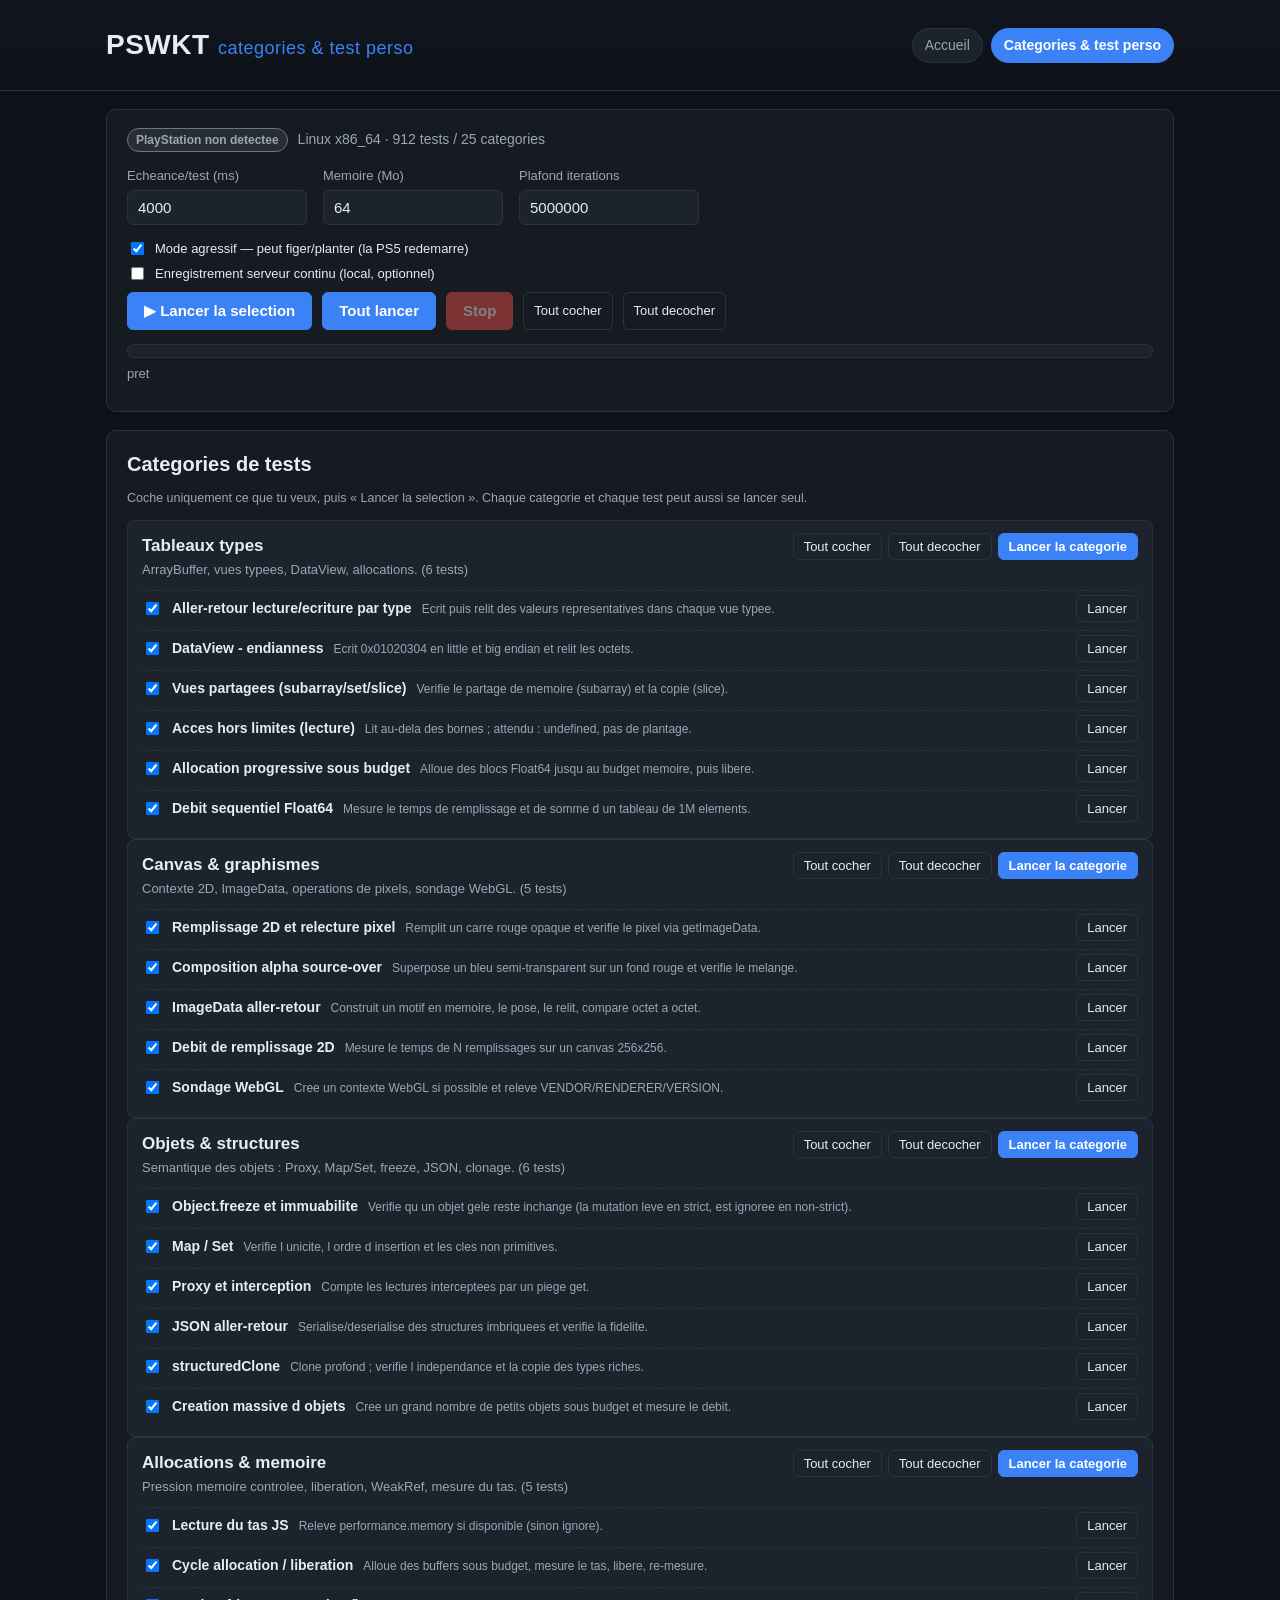
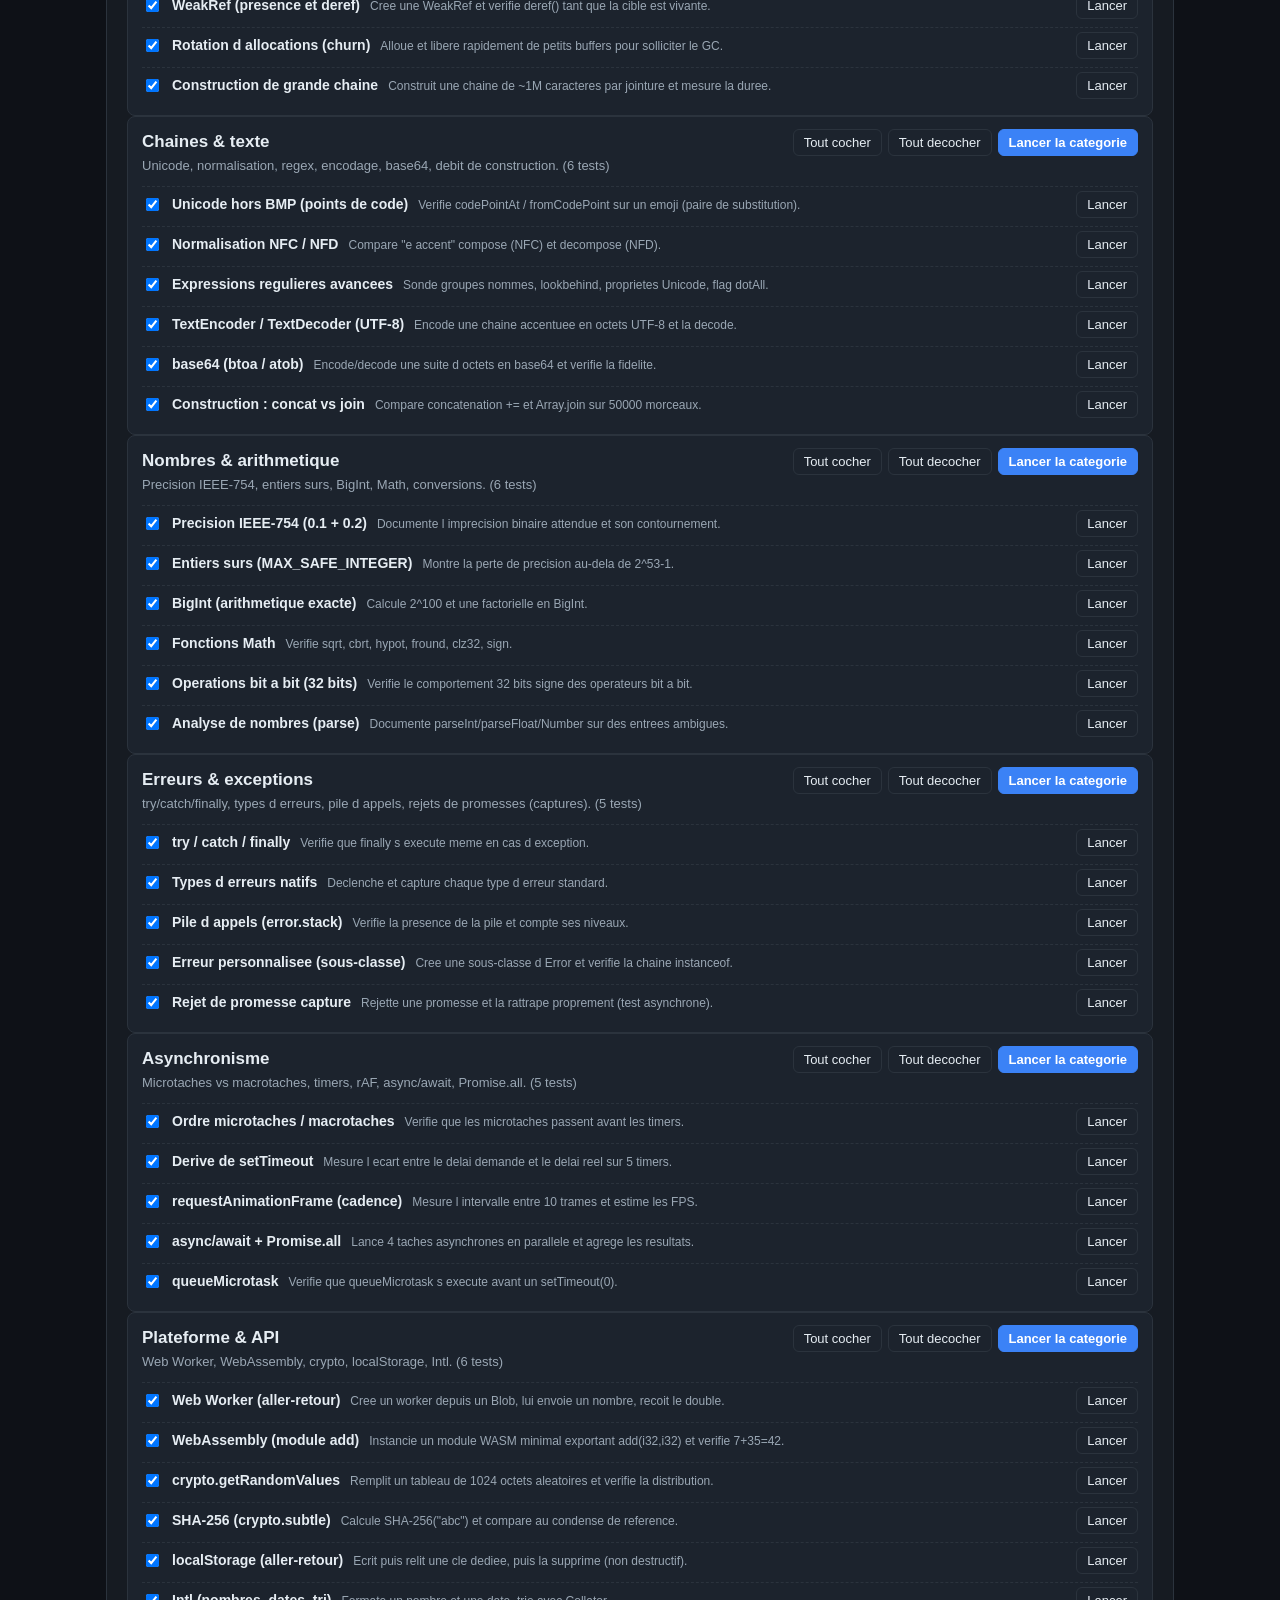
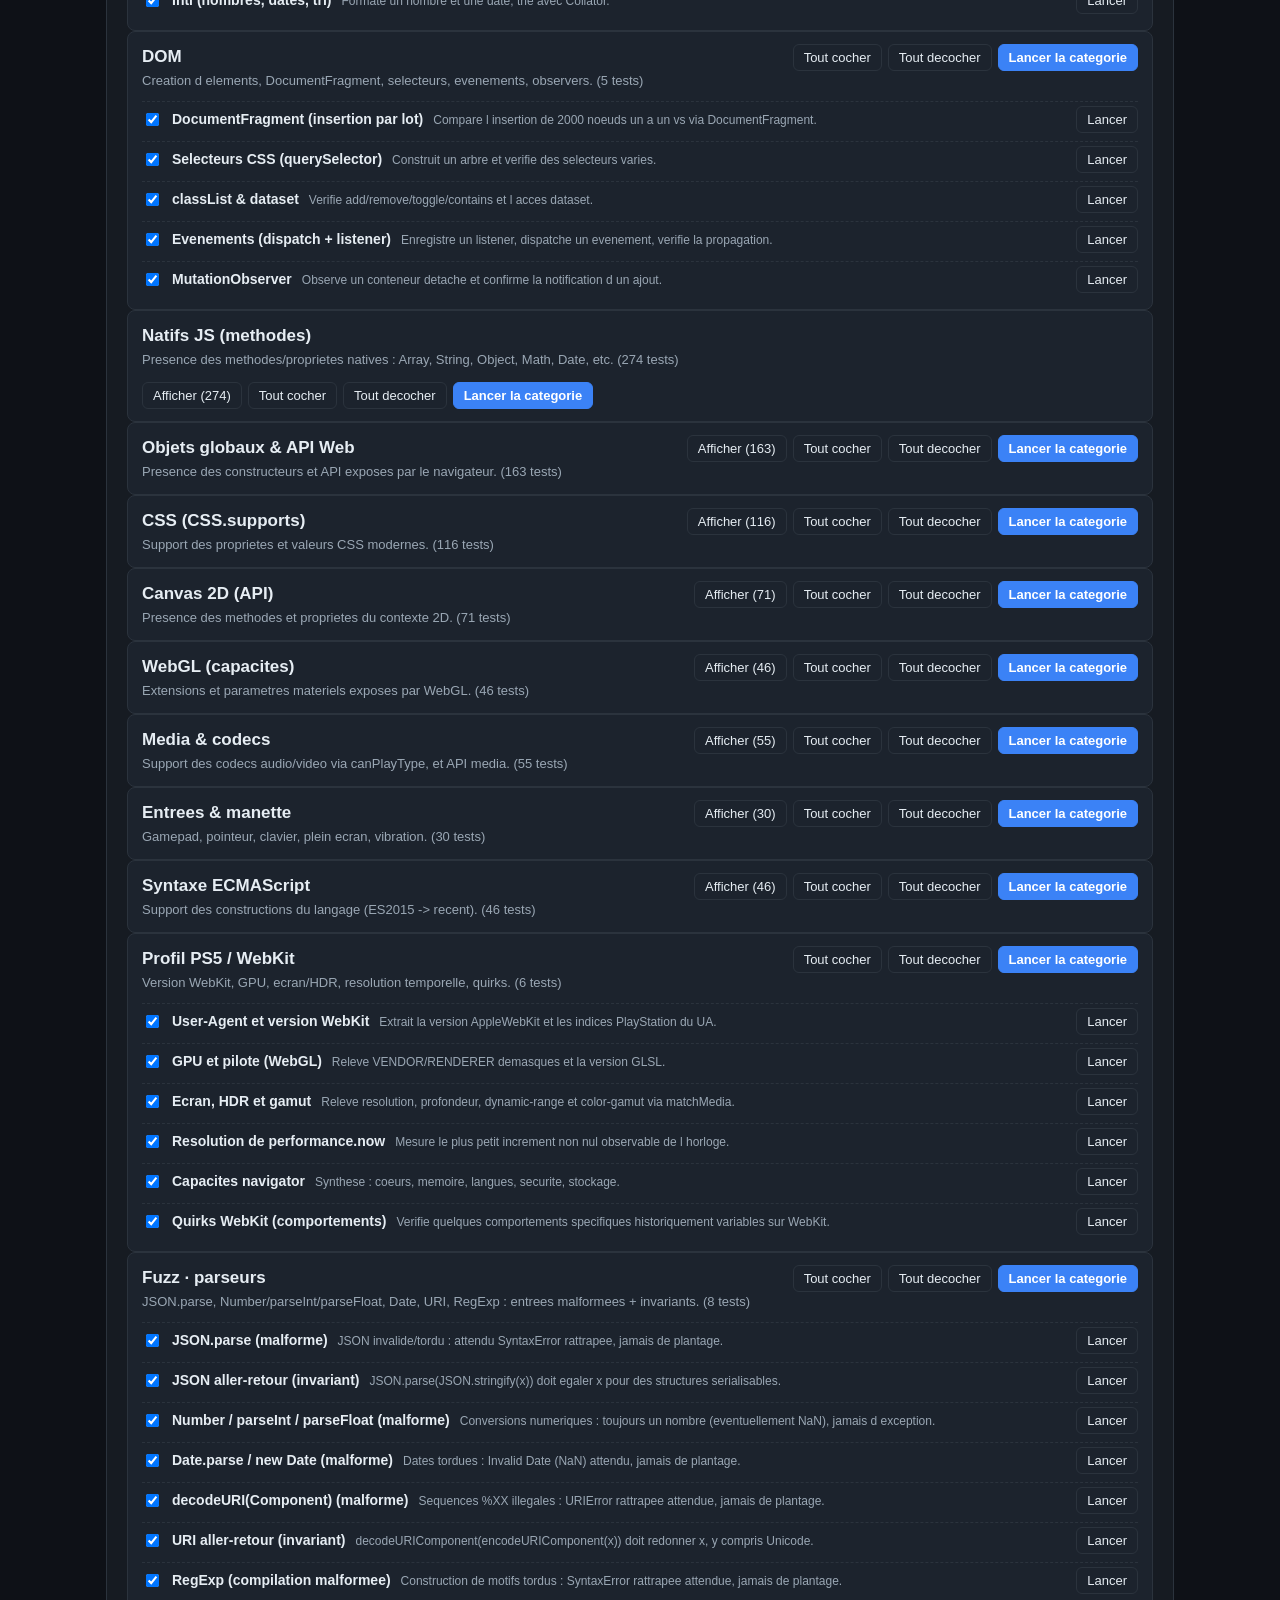
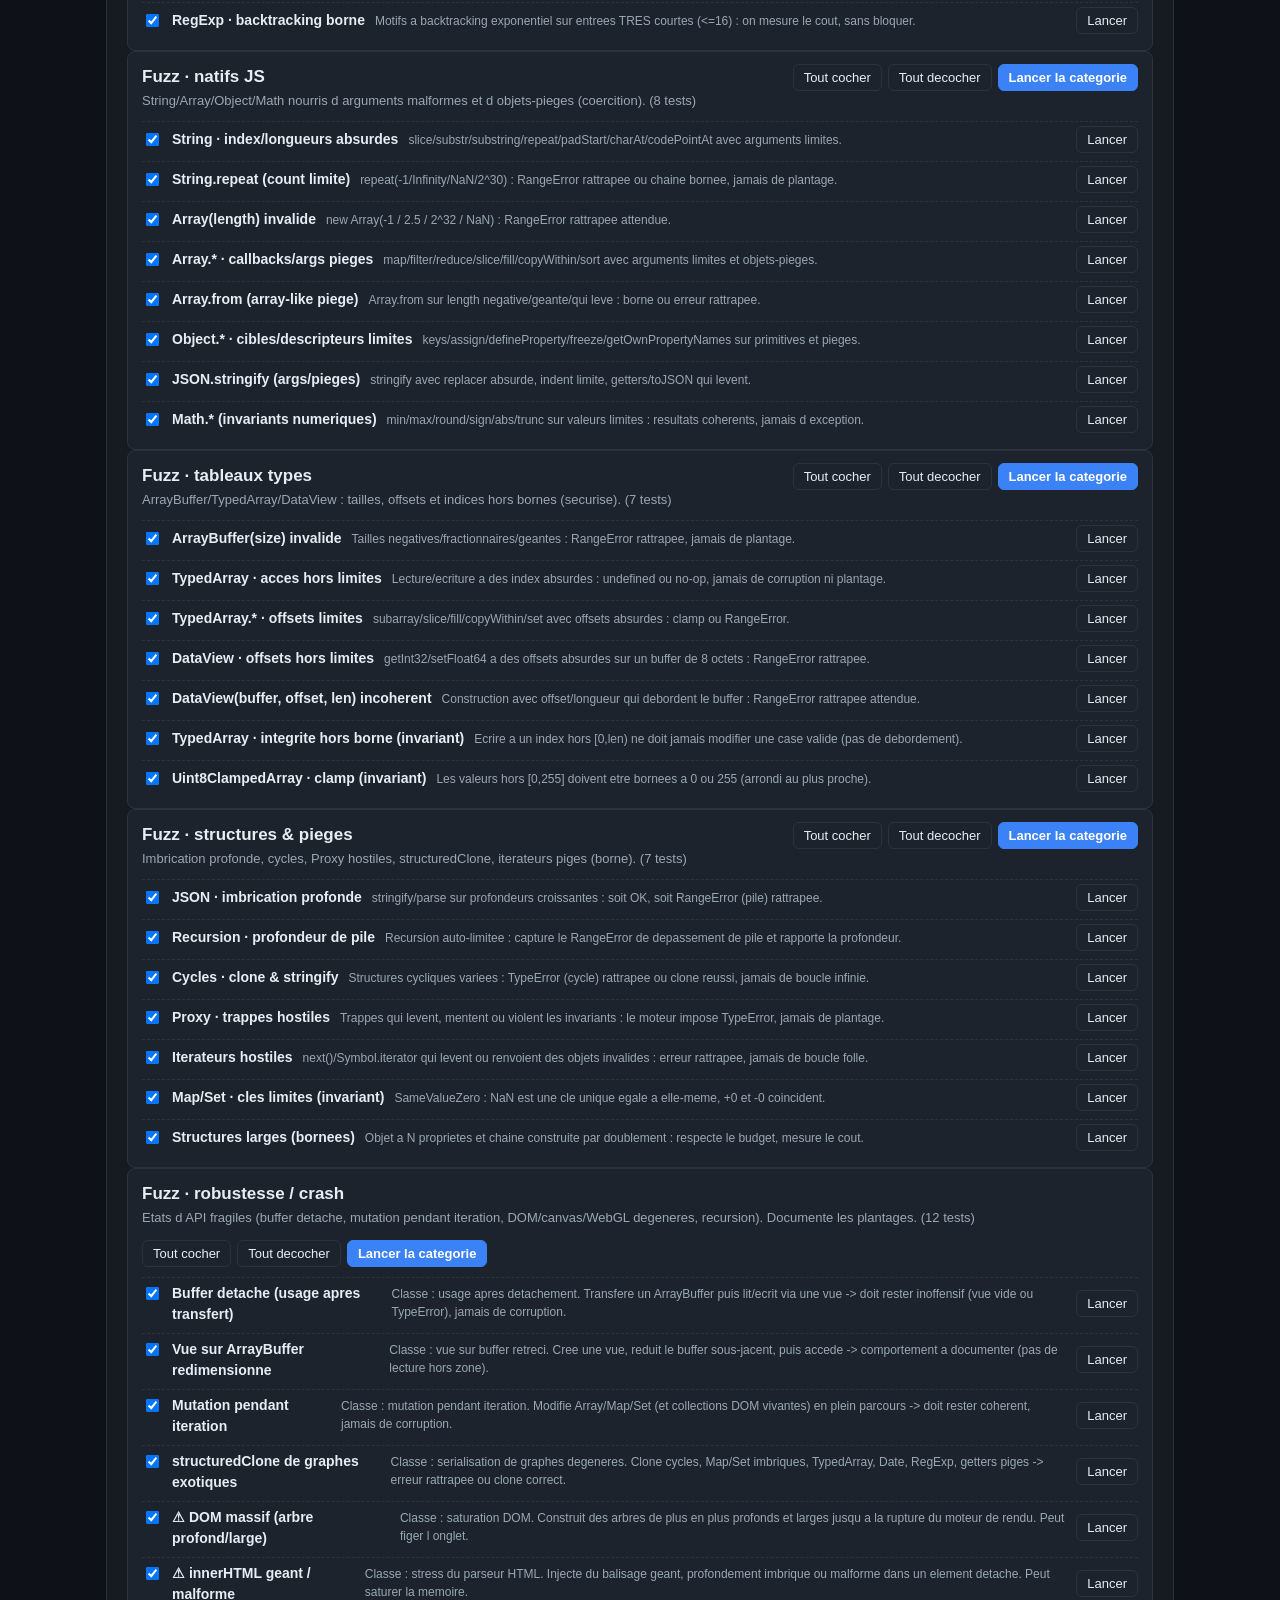
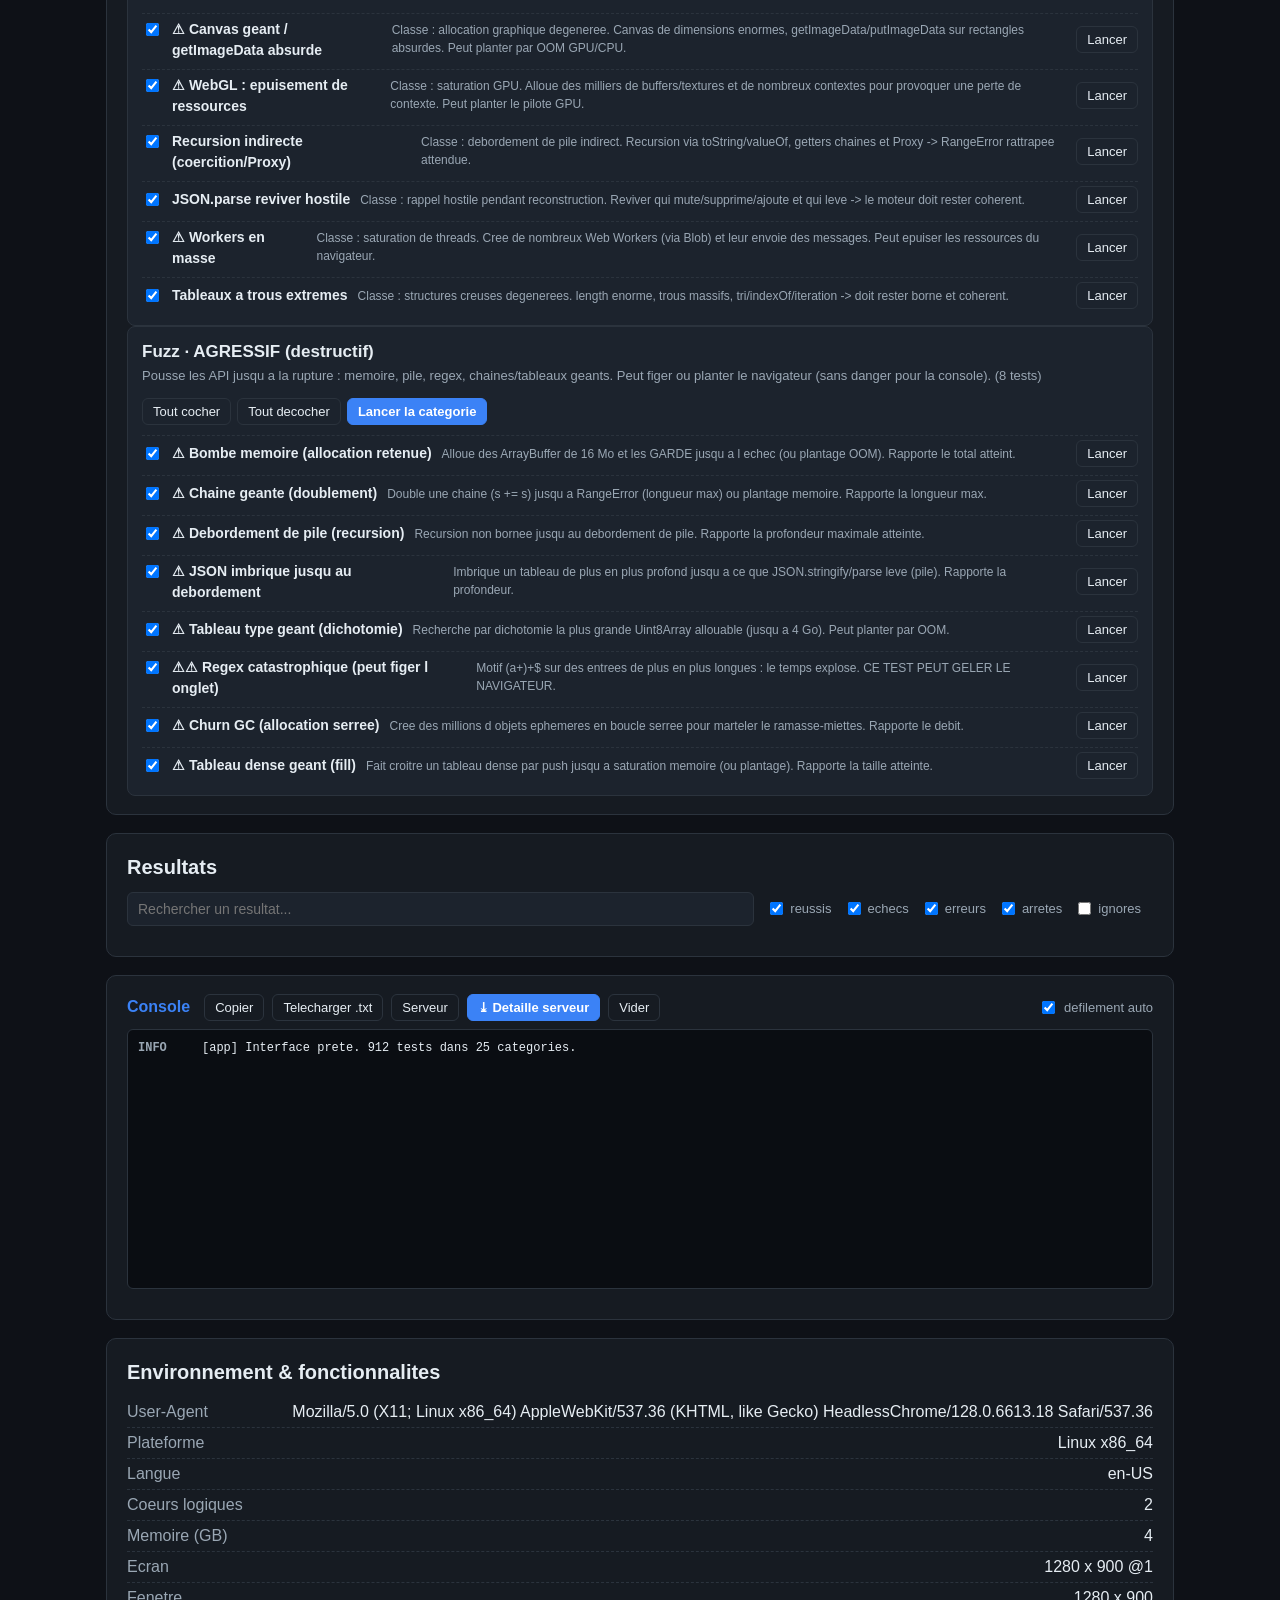
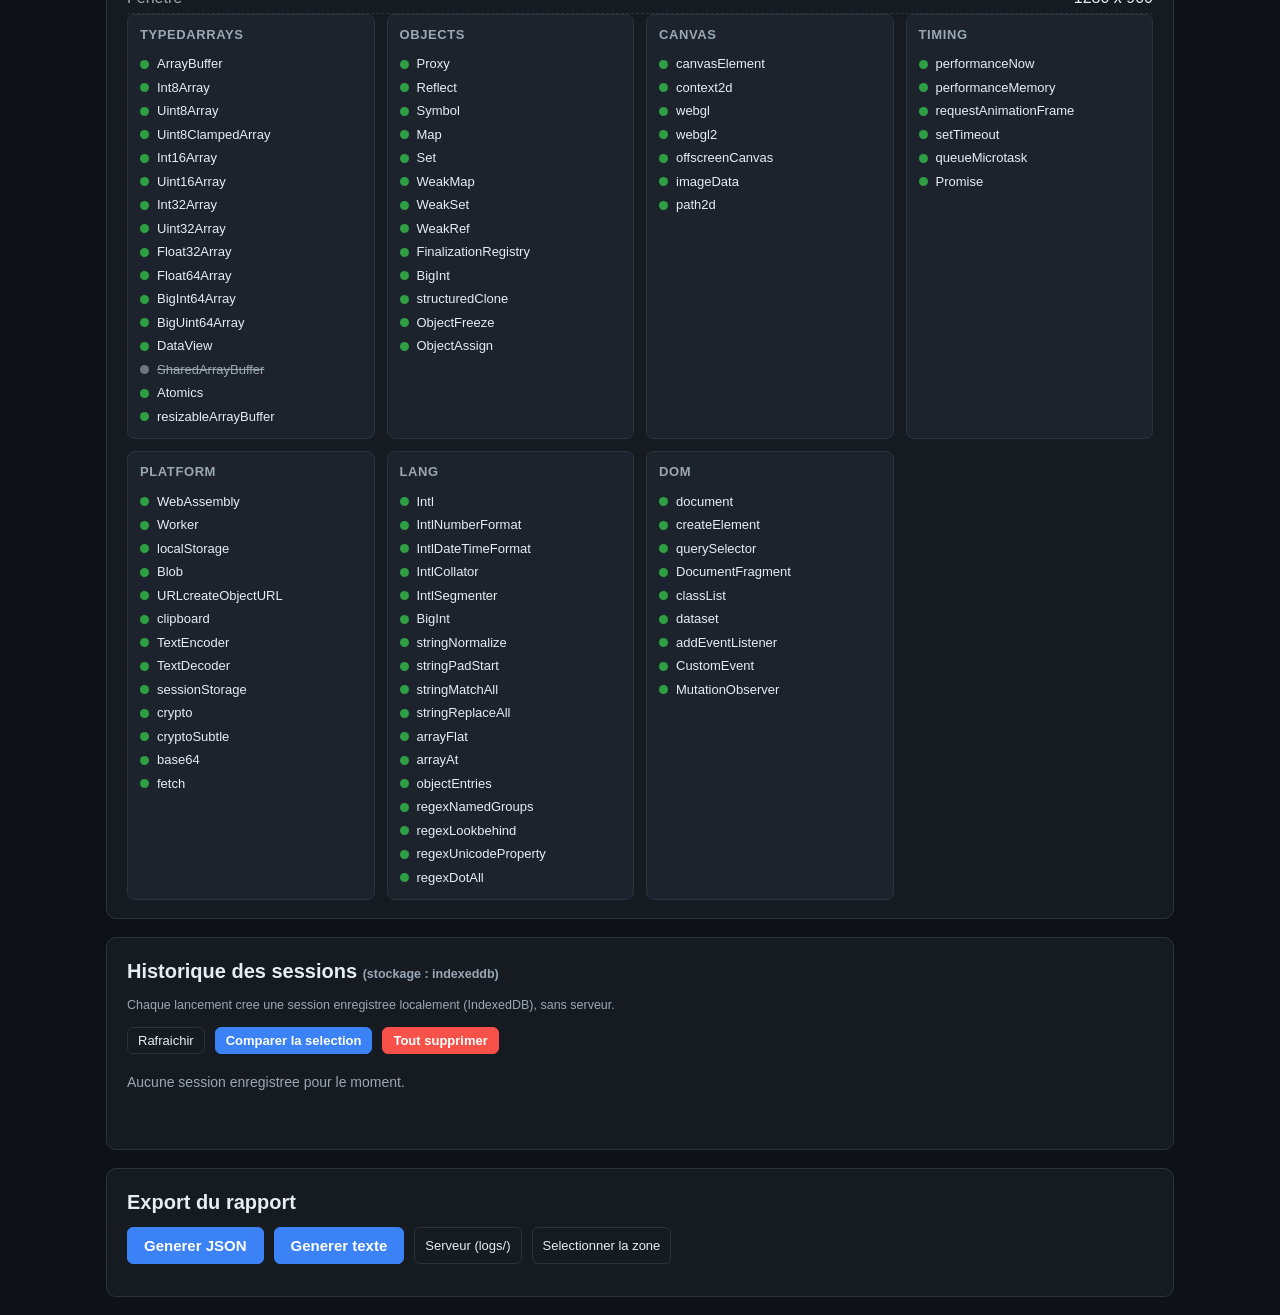
==== tests.html @ f214ab75 "UI en 2 pages : accueil epure (Tout lancer + console) + page catalogue/test perso Refonte de l'inter" ====
<!DOCTYPE html>
<html lang="fr">
<head>
  <meta charset="utf-8">
  <meta name="viewport" content="width=device-width, initial-scale=1">
  <meta name="referrer" content="no-referrer">
  <title>PSWKT &mdash; categories &amp; test perso</title>
  <link rel="stylesheet" href="css/styles.css">
</head>
<body>
  <header class="app-header">
    <div class="wrap header-row">
      <h1>PSWKT <span class="sub">categories &amp; test perso</span></h1>
      <nav class="topnav">
        <a class="navlink" href="index.html">Accueil</a>
        <a class="navlink active" href="tests.html">Categories &amp; test perso</a>
      </nav>
    </div>
  </header>

  <main class="wrap">
    <div id="crash-banner" class="crash-banner" style="display:none"></div>

    <!-- Reglages -->
    <section class="panel">
      <div id="ps-hint" class="ps-line"></div>
      <div class="options">
        <label>Echeance/test (ms)<input id="opt-timeout" type="number" value="4000" min="100" step="100"></label>
        <label>Memoire (Mo)<input id="opt-memory" type="number" value="64" min="1" step="1"></label>
        <label>Plafond iterations<input id="opt-maxiter" type="number" value="5000000" min="1000" step="1000"></label>
      </div>
      <label class="mini-toggle"><input id="opt-aggressive" type="checkbox" checked> Mode agressif &mdash; peut figer/planter (la PS5 redemarre)</label>
      <label class="mini-toggle"><input id="opt-stream" type="checkbox"> Enregistrement serveur continu (local, optionnel)</label>
      <div class="run-bar">
        <button id="btn-run-selected" class="primary" type="button">&#9654; Lancer la selection</button>
        <button id="btn-run-all" class="primary" type="button">Tout lancer</button>
        <button id="btn-stop" class="danger" type="button" disabled>Stop</button>
        <button id="btn-check-all" class="mini ghost" type="button">Tout cocher</button>
        <button id="btn-uncheck-all" class="mini ghost" type="button">Tout decocher</button>
      </div>
      <div class="progress">
        <div class="progress-track"><div id="progress-bar" class="progress-bar"></div></div>
        <div id="progress-text" class="progress-text">pret</div>
      </div>
      <div id="summary" class="summary"></div>
    </section>

    <!-- Catalogue -->
    <section class="panel">
      <h2 class="panel-h">Categories de tests</h2>
      <p class="muted small">Coche uniquement ce que tu veux, puis &laquo; Lancer la selection &raquo;. Chaque categorie et chaque test peut aussi se lancer seul.</p>
      <div id="categories"></div>
    </section>

    <!-- Resultats -->
    <section class="panel">
      <h2 class="panel-h">Resultats</h2>
      <div class="results-filter">
        <input id="result-search" type="text" placeholder="Rechercher un resultat..." spellcheck="false">
        <label><input id="filter-pass" type="checkbox" checked> reussis</label>
        <label><input id="filter-fail" type="checkbox" checked> echecs</label>
        <label><input id="filter-error" type="checkbox" checked> erreurs</label>
        <label><input id="filter-aborted" type="checkbox" checked> arretes</label>
        <label><input id="filter-skip" type="checkbox"> ignores</label>
        <span id="filter-count" class="muted"></span>
      </div>
      <div id="results" class="results"></div>
    </section>

    <!-- Console -->
    <section class="panel">
      <div class="log-toolbar">
        <strong class="panel-tag">Console</strong>
        <button id="btn-copy-log" class="mini ghost" type="button">Copier</button>
        <button id="btn-download-log" class="mini ghost" type="button">Telecharger .txt</button>
        <button id="btn-save-log-server" class="mini ghost" type="button">Serveur</button>
        <button id="btn-save-detailed-server" class="mini primary" type="button">&#10515; Detaille serveur</button>
        <button id="btn-clear-log" class="mini ghost" type="button">Vider</button>
        <label class="log-autoscroll"><input id="opt-autoscroll" type="checkbox" checked> defilement auto</label>
      </div>
      <div id="log-console" class="log-console"></div>
      <p id="log-copy-hint" class="muted"></p>
      <textarea id="log-copy-area" class="export-area" readonly spellcheck="false" style="display:none"></textarea>
    </section>

    <!-- Environnement -->
    <section class="panel">
      <h2 class="panel-h">Environnement &amp; fonctionnalites</h2>
      <div id="env-info" class="env-info"></div>
      <div id="feature-grid" class="feature-grid"></div>
    </section>

    <!-- Historique -->
    <section class="panel">
      <h2 class="panel-h">Historique des sessions <span id="store-kind" class="muted small"></span></h2>
      <p class="muted small">Chaque lancement cree une session enregistree localement (IndexedDB), sans serveur.</p>
      <div class="run-bar">
        <button id="btn-history-refresh" class="mini ghost" type="button">Rafraichir</button>
        <button id="btn-history-compare" class="mini primary" type="button">Comparer la selection</button>
        <button id="btn-history-clear" class="mini danger" type="button">Tout supprimer</button>
      </div>
      <div id="history-list" class="history-list"></div>
      <div id="history-compare" class="history-compare"></div>
      <p id="history-hint" class="muted"></p>
    </section>

    <!-- Export -->
    <section class="panel">
      <h2 class="panel-h">Export du rapport</h2>
      <div class="run-bar">
        <button id="btn-export-json" class="primary" type="button">Generer JSON</button>
        <button id="btn-export-text" class="primary" type="button">Generer texte</button>
        <button id="btn-save-server" class="mini ghost" type="button">Serveur (logs/)</button>
        <button id="btn-select-export" class="mini ghost" type="button">Selectionner la zone</button>
      </div>
      <p id="export-hint" class="muted"></p>
      <textarea id="export-area" class="export-area" readonly spellcheck="false" style="display:none"></textarea>
    </section>
  </main>

  <!-- Coeur (ordre important) -->
  <script src="js/core/log.js"></script>
  <script src="js/core/features.js"></script>
  <script src="js/core/guard.js"></script>
  <script src="js/core/runner.js"></script>
  <script src="js/core/export.js"></script>
  <script src="js/core/serverlog.js"></script>
  <script src="js/core/store.js"></script>
  <!-- Tests -->
  <script src="js/tests/typedarrays.js"></script>
  <script src="js/tests/canvas.js"></script>
  <script src="js/tests/objects.js"></script>
  <script src="js/tests/memory.js"></script>
  <script src="js/tests/strings.js"></script>
  <script src="js/tests/numbers.js"></script>
  <script src="js/tests/errors.js"></script>
  <script src="js/tests/async.js"></script>
  <script src="js/tests/platform.js"></script>
  <script src="js/tests/dom.js"></script>
  <script src="js/tests/_factory.js"></script>
  <script src="js/tests/builtins.js"></script>
  <script src="js/tests/globals.js"></script>
  <script src="js/tests/css.js"></script>
  <script src="js/tests/canvas2d_api.js"></script>
  <script src="js/tests/webgl_caps.js"></script>
  <script src="js/tests/media.js"></script>
  <script src="js/tests/input.js"></script>
  <script src="js/tests/syntax.js"></script>
  <script src="js/tests/ps5profile.js"></script>
  <script src="js/tests/_fuzz.js"></script>
  <script src="js/tests/fuzz_parsers.js"></script>
  <script src="js/tests/fuzz_builtins.js"></script>
  <script src="js/tests/fuzz_typedarrays.js"></script>
  <script src="js/tests/fuzz_structural.js"></script>
  <script src="js/tests/fuzz_robustness.js"></script>
  <script src="js/tests/fuzz_aggressive.js"></script>
  <script src="js/app.js"></script>
</body>
</html>
---- css/styles.css ----
/* PSWKT - Styles. Sobre, lisible sur TV/console, contraste eleve. */
:root {
  --bg: #0e1117;
  --panel: #161b22;
  --panel2: #1c232d;
  --border: #2b333d;
  --text: #e6edf3;
  --muted: #9aa7b4;
  --accent: #3b82f6;
  --pass: #2ea043;
  --fail: #e3b341;
  --error: #f85149;
  --skip: #6e7681;
  --aborted: #db6d28;
  --ps: #6f7bf7;
}

* { box-sizing: border-box; }
html, body { margin: 0; padding: 0; }
body {
  background: var(--bg);
  color: var(--text);
  font-family: -apple-system, BlinkMacSystemFont, "Segoe UI", Roboto, Helvetica, Arial, sans-serif;
  font-size: 16px;
  line-height: 1.5;
}
.wrap { max-width: 1100px; margin: 0 auto; padding: 0 16px; }

.app-header {
  background: linear-gradient(180deg, #11161f 0%, #0e1117 100%);
  border-bottom: 1px solid var(--border);
  padding: 24px 0;
}
.app-header h1 { margin: 0; font-size: 28px; letter-spacing: 0.5px; }
.app-header .sub { font-weight: 400; color: var(--accent); font-size: 18px; }
.tagline { color: var(--muted); margin: 6px 0 0; }

.panel {
  background: var(--panel);
  border: 1px solid var(--border);
  border-radius: 10px;
  padding: 18px 20px;
  margin: 18px 0;
}
.panel h2 { margin: 0 0 10px; font-size: 20px; }
.panel h3 { margin: 18px 0 6px; font-size: 16px; }
.muted { color: var(--muted); font-size: 14px; margin: 4px 0 12px; }

/* Environnement */
.env-grid { display: grid; grid-template-columns: 1fr 1fr; gap: 6px 18px; }
.kv { display: flex; justify-content: space-between; gap: 12px; border-bottom: 1px dashed var(--border); padding: 3px 0; }
.kv .k { color: var(--muted); }
.kv .v { color: var(--text); text-align: right; word-break: break-all; }
.ps-hint { margin: 0 0 12px; color: var(--muted); }
.badge { display: inline-block; padding: 2px 8px; border-radius: 999px; font-size: 12px; font-weight: 600; margin-right: 6px; }
.badge-ps { background: rgba(111,123,247,0.2); color: var(--ps); border: 1px solid var(--ps); }
.badge-neutral { background: rgba(110,118,129,0.2); color: var(--muted); border: 1px solid var(--skip); }

/* Fonctionnalites */
.feature-grid { display: grid; grid-template-columns: repeat(auto-fill, minmax(220px, 1fr)); gap: 12px; }
.feat-group { background: var(--panel2); border: 1px solid var(--border); border-radius: 8px; padding: 10px 12px; }
.feat-group h4 { margin: 0 0 8px; font-size: 13px; text-transform: uppercase; letter-spacing: 0.6px; color: var(--muted); }
.feat { display: flex; align-items: center; gap: 8px; padding: 2px 0; font-size: 13px; }
.feat .dot { width: 9px; height: 9px; border-radius: 50%; flex: none; }
.feat-on .dot { background: var(--pass); }
.feat-off .dot { background: var(--skip); }
.feat-off .feat-name { color: var(--muted); text-decoration: line-through; }

/* Options */
.options { display: flex; flex-wrap: wrap; gap: 16px; margin-bottom: 14px; }
.options label { display: flex; flex-direction: column; font-size: 13px; color: var(--muted); gap: 4px; }
.options input {
  background: var(--panel2); color: var(--text); border: 1px solid var(--border);
  border-radius: 6px; padding: 8px 10px; font-size: 15px; width: 180px;
}
.aggressive-toggle {
  display: flex; align-items: flex-start; gap: 8px; font-size: 13px; color: var(--text);
  background: rgba(219,109,40,0.12); border: 1px solid var(--aborted);
  border-radius: 8px; padding: 10px 12px; margin-bottom: 14px; line-height: 1.4;
}
.aggressive-toggle input { width: auto; margin-top: 2px; flex: none; }
.aggressive-toggle b { color: var(--aborted); }
.stream-toggle {
  display: flex; align-items: flex-start; gap: 8px; font-size: 13px; color: var(--text);
  background: rgba(59,130,246,0.1); border: 1px solid var(--accent);
  border-radius: 8px; padding: 10px 12px; margin-bottom: 10px; line-height: 1.4;
}
.stream-toggle input { width: auto; margin-top: 2px; flex: none; }
.stream-toggle b { color: var(--accent); }
.stream-toggle code { background: rgba(255,255,255,0.08); padding: 1px 5px; border-radius: 4px; font-size: 12px; }
.stream-hint { font-size: 12px; margin: 0 0 12px; word-break: break-all; }

/* Banniere de crash (session precedente interrompue) */
.crash-banner {
  background: rgba(248,81,73,0.14); border: 1px solid var(--error); color: var(--text);
  border-radius: 8px; padding: 12px 14px; margin-bottom: 16px; line-height: 1.5;
}
.crash-banner strong { color: var(--error); }
.crash-banner button { margin: 6px 6px 0 0; }

/* Recherche / filtre des resultats */
.results-filter { display: flex; flex-wrap: wrap; align-items: center; gap: 12px; margin-bottom: 12px; }
.results-filter input[type=text] {
  flex: 1 1 220px; background: var(--panel2); color: var(--text); border: 1px solid var(--border);
  border-radius: 6px; padding: 8px 10px; font-size: 14px;
}
.results-filter label { font-size: 13px; color: var(--muted); display: inline-flex; align-items: center; gap: 4px; }

/* Historique des sessions */
.history-list { display: flex; flex-direction: column; gap: 10px; }
.hist-row { background: var(--panel2); border: 1px solid var(--border); border-radius: 8px; padding: 10px 12px; }
.hist-head { display: flex; flex-wrap: wrap; align-items: center; gap: 10px; }
.hist-label { font-weight: 600; }
.hist-when { margin-left: auto; font-size: 12px; }
.hist-sum { font-size: 12px; margin: 6px 0; font-variant-numeric: tabular-nums; }
.hist-btns { display: flex; flex-wrap: wrap; gap: 6px; }
.history-compare { margin-top: 14px; overflow-x: auto; }
.cmp-table { border-collapse: collapse; width: 100%; font-size: 13px; }
.cmp-table th, .cmp-table td { border: 1px solid var(--border); padding: 6px 10px; text-align: left; }
.cmp-table th { background: var(--panel2); color: var(--accent); }
.cmp-table td:first-child { color: var(--muted); }

/* --- Mise en page multi-pages (accueil epure + page catalogue) --- */
.header-row { display: flex; align-items: center; justify-content: space-between; flex-wrap: wrap; gap: 10px; }
.topnav { display: flex; gap: 8px; }
.navlink {
  color: var(--muted); text-decoration: none; font-size: 14px; padding: 6px 12px;
  border: 1px solid var(--border); border-radius: 999px; background: var(--panel2);
}
.navlink.active { color: #fff; background: var(--accent); border-color: var(--accent); font-weight: 600; }
.navlink:hover { color: var(--text); }

.hero { text-align: center; }
.ps-line { margin-bottom: 14px; color: var(--muted); font-size: 14px; }
.env-ua { color: var(--muted); }
.run-bar.big { justify-content: center; gap: 12px; margin-bottom: 8px; }
button.big { font-size: 20px; padding: 14px 28px; border-radius: 10px; }

.options-panel { margin: 12px auto; max-width: 640px; text-align: left; }
.mini-toggle { display: flex; align-items: center; gap: 8px; font-size: 13px; color: var(--text); margin: 6px 0; }
.mini-toggle input { width: auto; flex: none; }

.panel-tag { color: var(--accent); margin-right: 6px; }
.panel-h { font-size: 16px; margin: 0 0 8px; }
.muted.small, .small { font-size: 12.5px; }

/* Boutons */
button {
  cursor: pointer; border-radius: 6px; border: 1px solid var(--border);
  background: var(--panel2); color: var(--text); padding: 9px 16px; font-size: 15px;
}
button:disabled { opacity: 0.45; cursor: not-allowed; }
button.primary { background: var(--accent); border-color: var(--accent); color: #fff; font-weight: 600; }
button.danger { background: var(--error); border-color: var(--error); color: #fff; font-weight: 600; }
button.mini { padding: 5px 10px; font-size: 13px; }
button.ghost { background: transparent; }
button.primary.mini { background: var(--accent); }
.run-bar { display: flex; flex-wrap: wrap; gap: 10px; margin: 8px 0 14px; }

/* Progression */
.progress { margin: 10px 0; }
.progress-track { background: var(--panel2); border: 1px solid var(--border); border-radius: 999px; height: 14px; overflow: hidden; }
.progress-bar { background: var(--accent); height: 100%; width: 0%; transition: width 0.15s linear; }
.progress-text { color: var(--muted); font-size: 13px; margin-top: 6px; font-variant-numeric: tabular-nums; }

/* Resume */
.summary { display: flex; flex-wrap: wrap; gap: 8px; margin-top: 10px; }
.chip { padding: 4px 10px; border-radius: 999px; font-size: 13px; border: 1px solid var(--border); background: var(--panel2); }
.chip b { font-variant-numeric: tabular-nums; }
.chip-pass { border-color: var(--pass); color: var(--pass); }
.chip-fail { border-color: var(--fail); color: var(--fail); }
.chip-error { border-color: var(--error); color: var(--error); }
.chip-skip { border-color: var(--skip); color: var(--muted); }
.chip-aborted { border-color: var(--aborted); color: var(--aborted); }
.chip-neutral { color: var(--text); }

/* Categories */
.categories { display: flex; flex-direction: column; gap: 14px; }
.cat-card { background: var(--panel2); border: 1px solid var(--border); border-radius: 8px; padding: 12px 14px; }
.cat-head { display: flex; justify-content: space-between; align-items: flex-start; gap: 12px; flex-wrap: wrap; }
.cat-head h3 { margin: 0; font-size: 17px; }
.cat-desc { margin: 2px 0 0; color: var(--muted); font-size: 13px; }
.cat-actions { display: flex; gap: 6px; flex-wrap: wrap; }
.cat-tests { margin-top: 10px; display: flex; flex-direction: column; gap: 4px; }
.cat-tests.collapsed { display: none; }
.test-line { display: flex; align-items: center; gap: 8px; justify-content: space-between; padding: 4px 0; border-top: 1px dashed var(--border); }
.test-row { display: flex; align-items: baseline; gap: 10px; flex: 1; cursor: pointer; }
.test-row input { transform: translateY(2px); }
.test-name { font-weight: 600; font-size: 14px; }
.test-desc { color: var(--muted); font-size: 12px; }

/* Resultats */
.results { display: flex; flex-direction: column; gap: 6px; max-height: 480px; overflow-y: auto; }
.result-row { display: flex; gap: 12px; padding: 8px 10px; border-radius: 6px; background: var(--panel2); border-left: 4px solid var(--skip); }
.result-status { font-size: 12px; font-weight: 700; min-width: 70px; letter-spacing: 0.5px; }
.result-main { flex: 1; }
.result-name { font-weight: 600; font-size: 14px; }
.result-detail { color: var(--muted); font-size: 13px; }
.result-meas { color: #7fb0ff; font-size: 12px; font-family: ui-monospace, Menlo, Consolas, monospace; word-break: break-all; margin-top: 2px; }
.result-error { color: var(--error); font-size: 13px; font-family: ui-monospace, Menlo, Consolas, monospace; margin-top: 2px; }
.status-pass { border-left-color: var(--pass); }
.status-pass .result-status { color: var(--pass); }
.status-fail { border-left-color: var(--fail); }
.status-fail .result-status { color: var(--fail); }
.status-error { border-left-color: var(--error); }
.status-error .result-status { color: var(--error); }
.status-skip { border-left-color: var(--skip); }
.status-skip .result-status { color: var(--muted); }
.status-aborted { border-left-color: var(--aborted); }
.status-aborted .result-status { color: var(--aborted); }

/* Annotations par resultat */
.annot { display: flex; flex-wrap: wrap; gap: 6px; align-items: center; margin-top: 8px; }
.tag { padding: 2px 9px; font-size: 12px; border: 1px solid var(--border); background: transparent; color: var(--muted); border-radius: 999px; cursor: pointer; }
.tag-on { background: var(--accent); border-color: var(--accent); color: #fff; font-weight: 600; }
.annot-note { flex: 1; min-width: 180px; background: #0a0d12; border: 1px solid var(--border); color: var(--text); border-radius: 6px; padding: 5px 9px; font-size: 12px; }

/* Journal */
.log-toolbar { margin-bottom: 8px; display: flex; flex-wrap: wrap; gap: 8px; align-items: center; }
.log-autoscroll { color: var(--muted); font-size: 13px; display: flex; align-items: center; gap: 6px; margin-left: auto; }
.log-console {
  background: #0a0d12; border: 1px solid var(--border); border-radius: 6px;
  height: 260px; overflow-y: auto; padding: 8px 10px;
  font-family: ui-monospace, Menlo, Consolas, monospace; font-size: 12px;
}
.log-line { display: flex; gap: 8px; padding: 1px 0; }
.log-lvl { min-width: 56px; font-weight: 700; }
.log-info .log-lvl { color: var(--muted); }
.log-pass .log-lvl { color: var(--pass); }
.log-fail .log-lvl { color: var(--fail); }
.log-warn .log-lvl { color: var(--aborted); }
.log-error .log-lvl { color: var(--error); }
.log-metric .log-lvl { color: var(--accent); }
.log-skip .log-lvl { color: var(--muted); }
.log-msg { color: var(--text); word-break: break-word; }

/* Export */
.export-area {
  width: 100%; min-height: 220px; margin-top: 10px;
  background: #0a0d12; color: var(--text); border: 1px solid var(--border);
  border-radius: 6px; padding: 10px; font-family: ui-monospace, Menlo, Consolas, monospace; font-size: 12px;
}

.app-footer { color: var(--muted); font-size: 13px; padding: 10px 0 40px; }
.app-footer strong { color: var(--text); }

@media (max-width: 680px) {
  .env-grid { grid-template-columns: 1fr; }
  .options input { width: 100%; }
  .options label { width: 100%; }
}
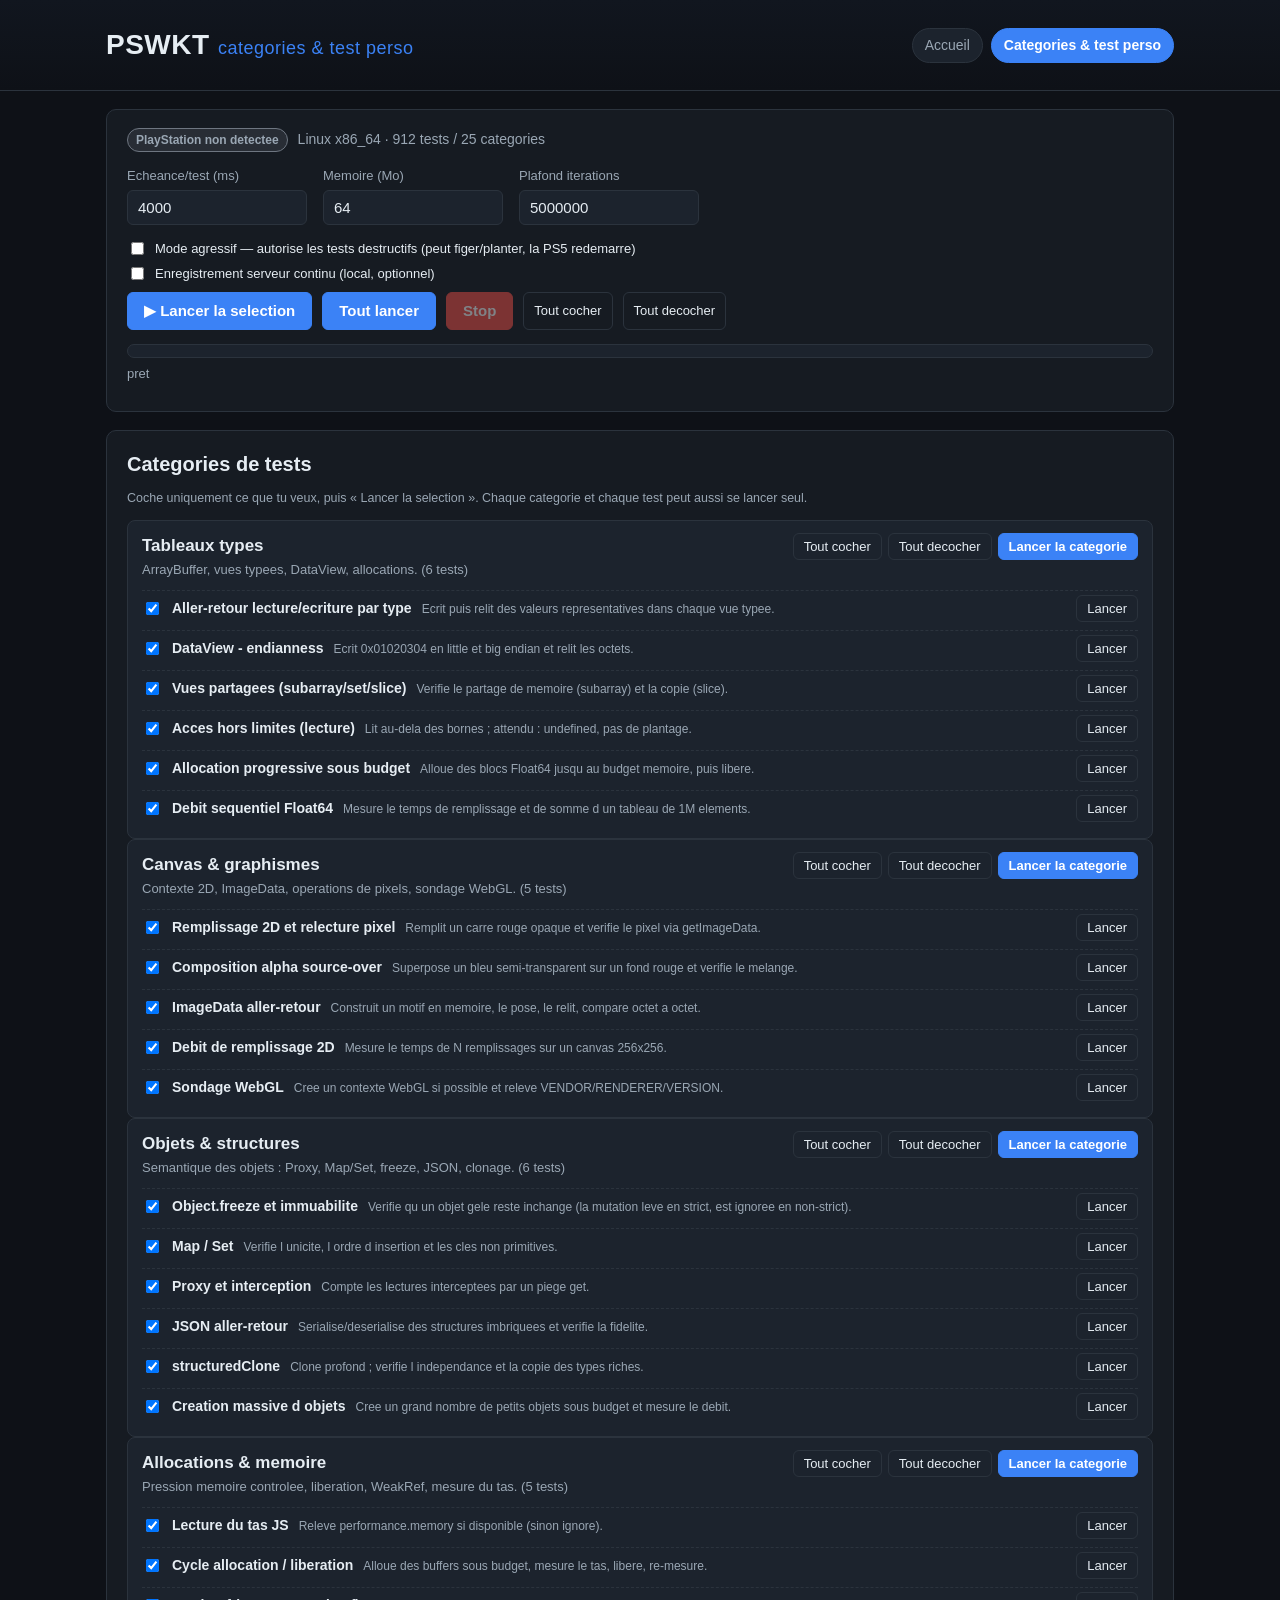
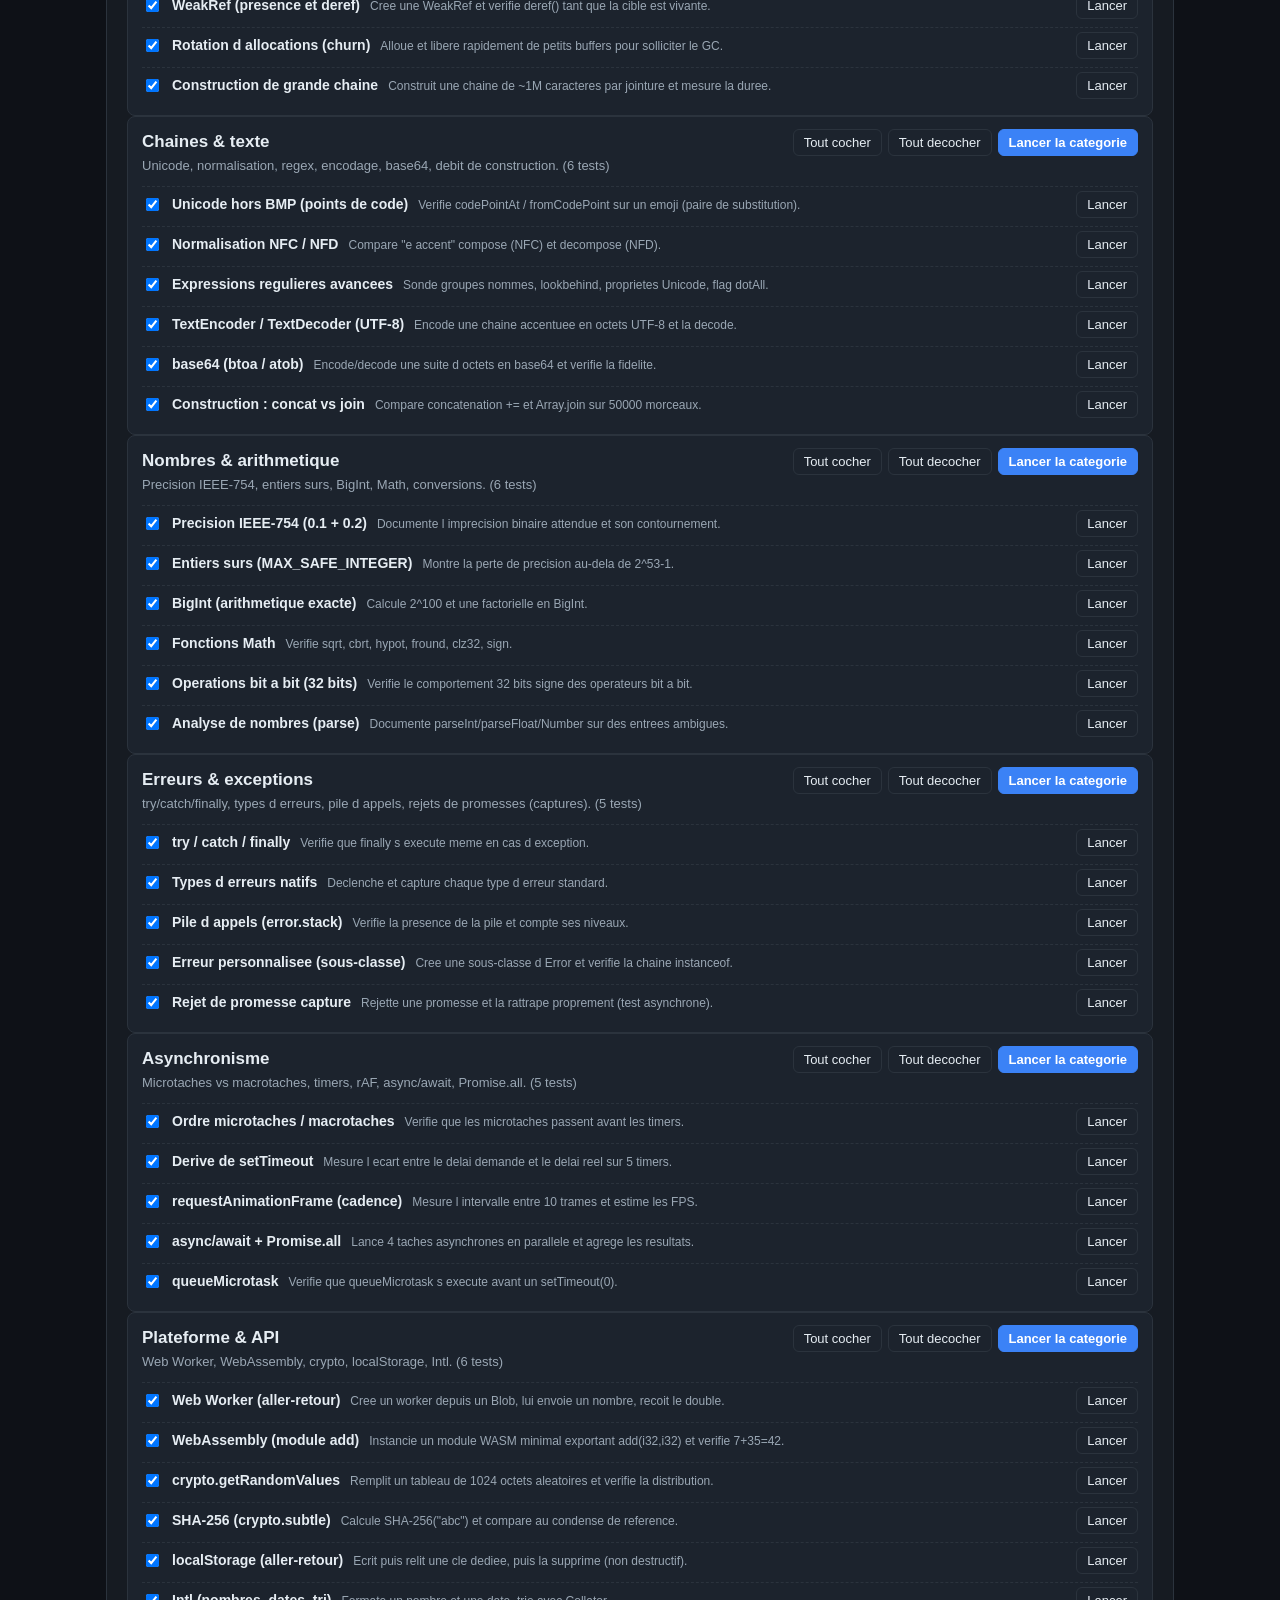
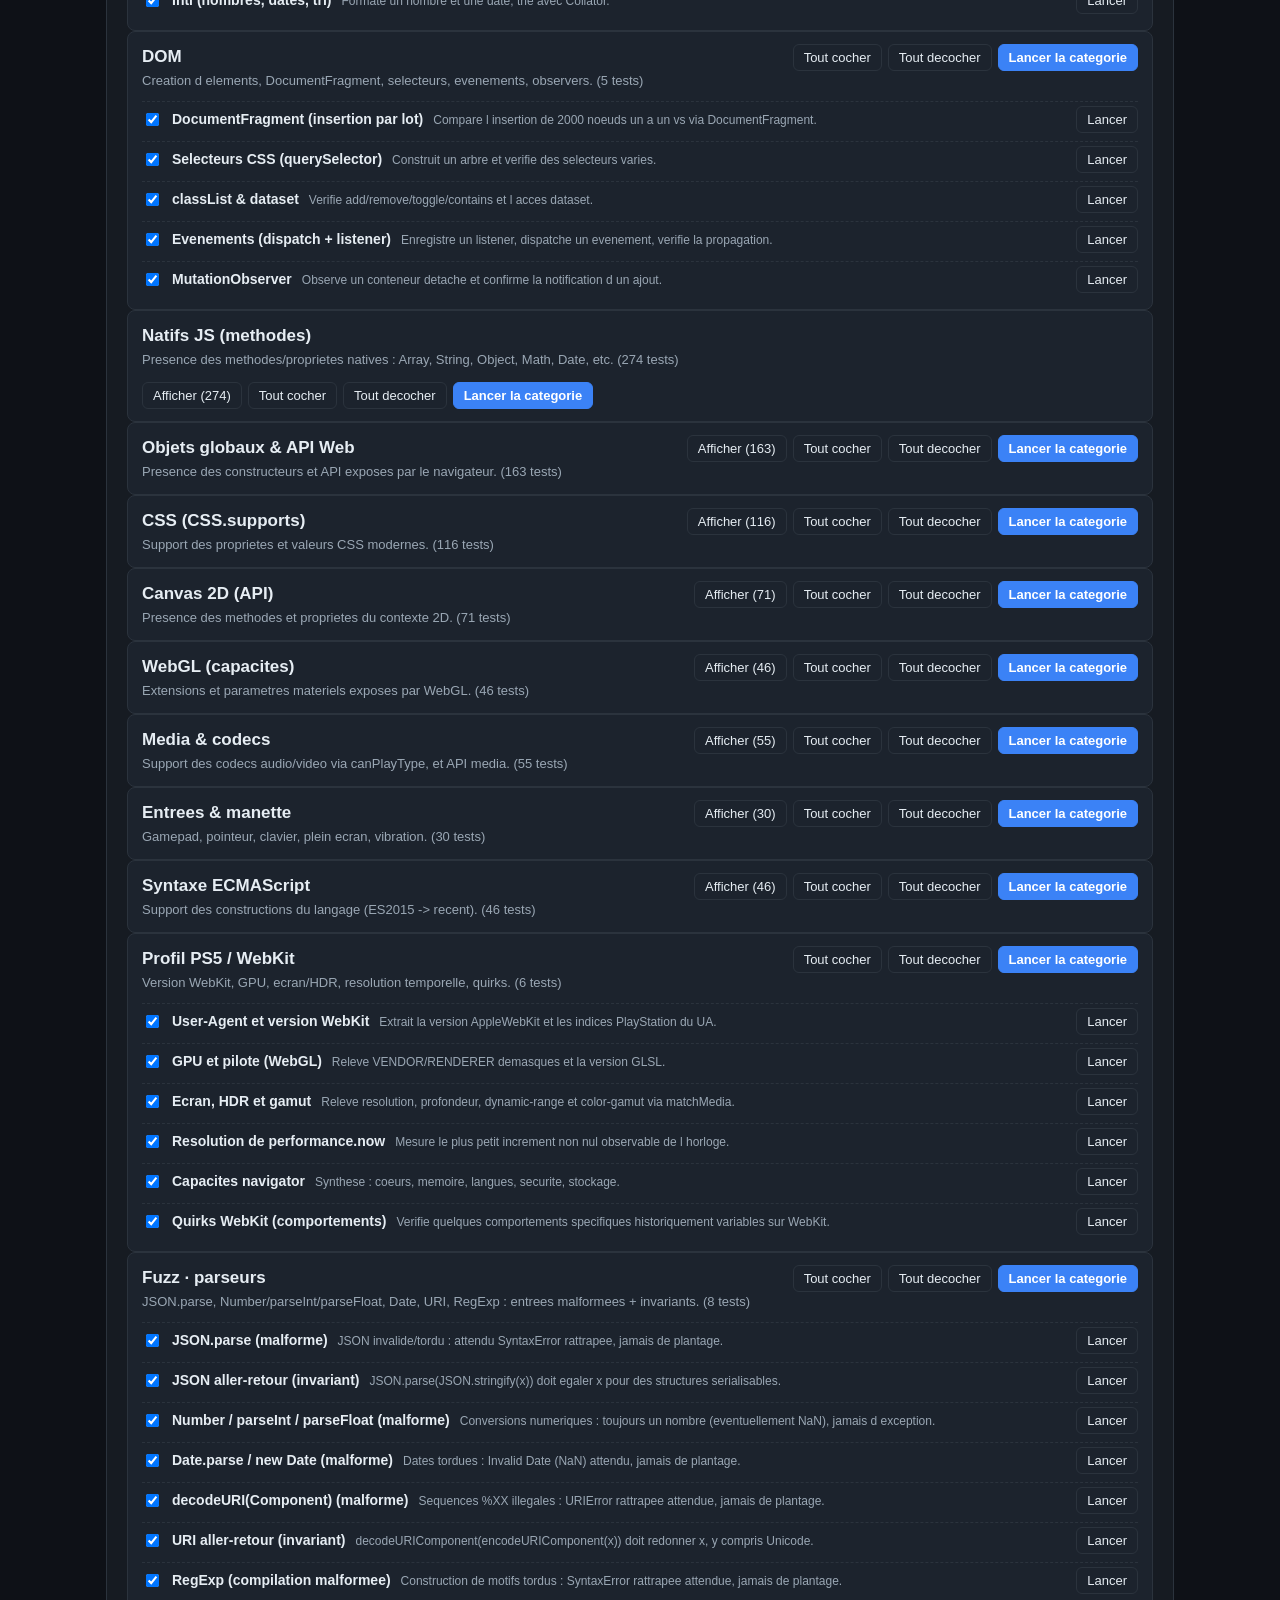
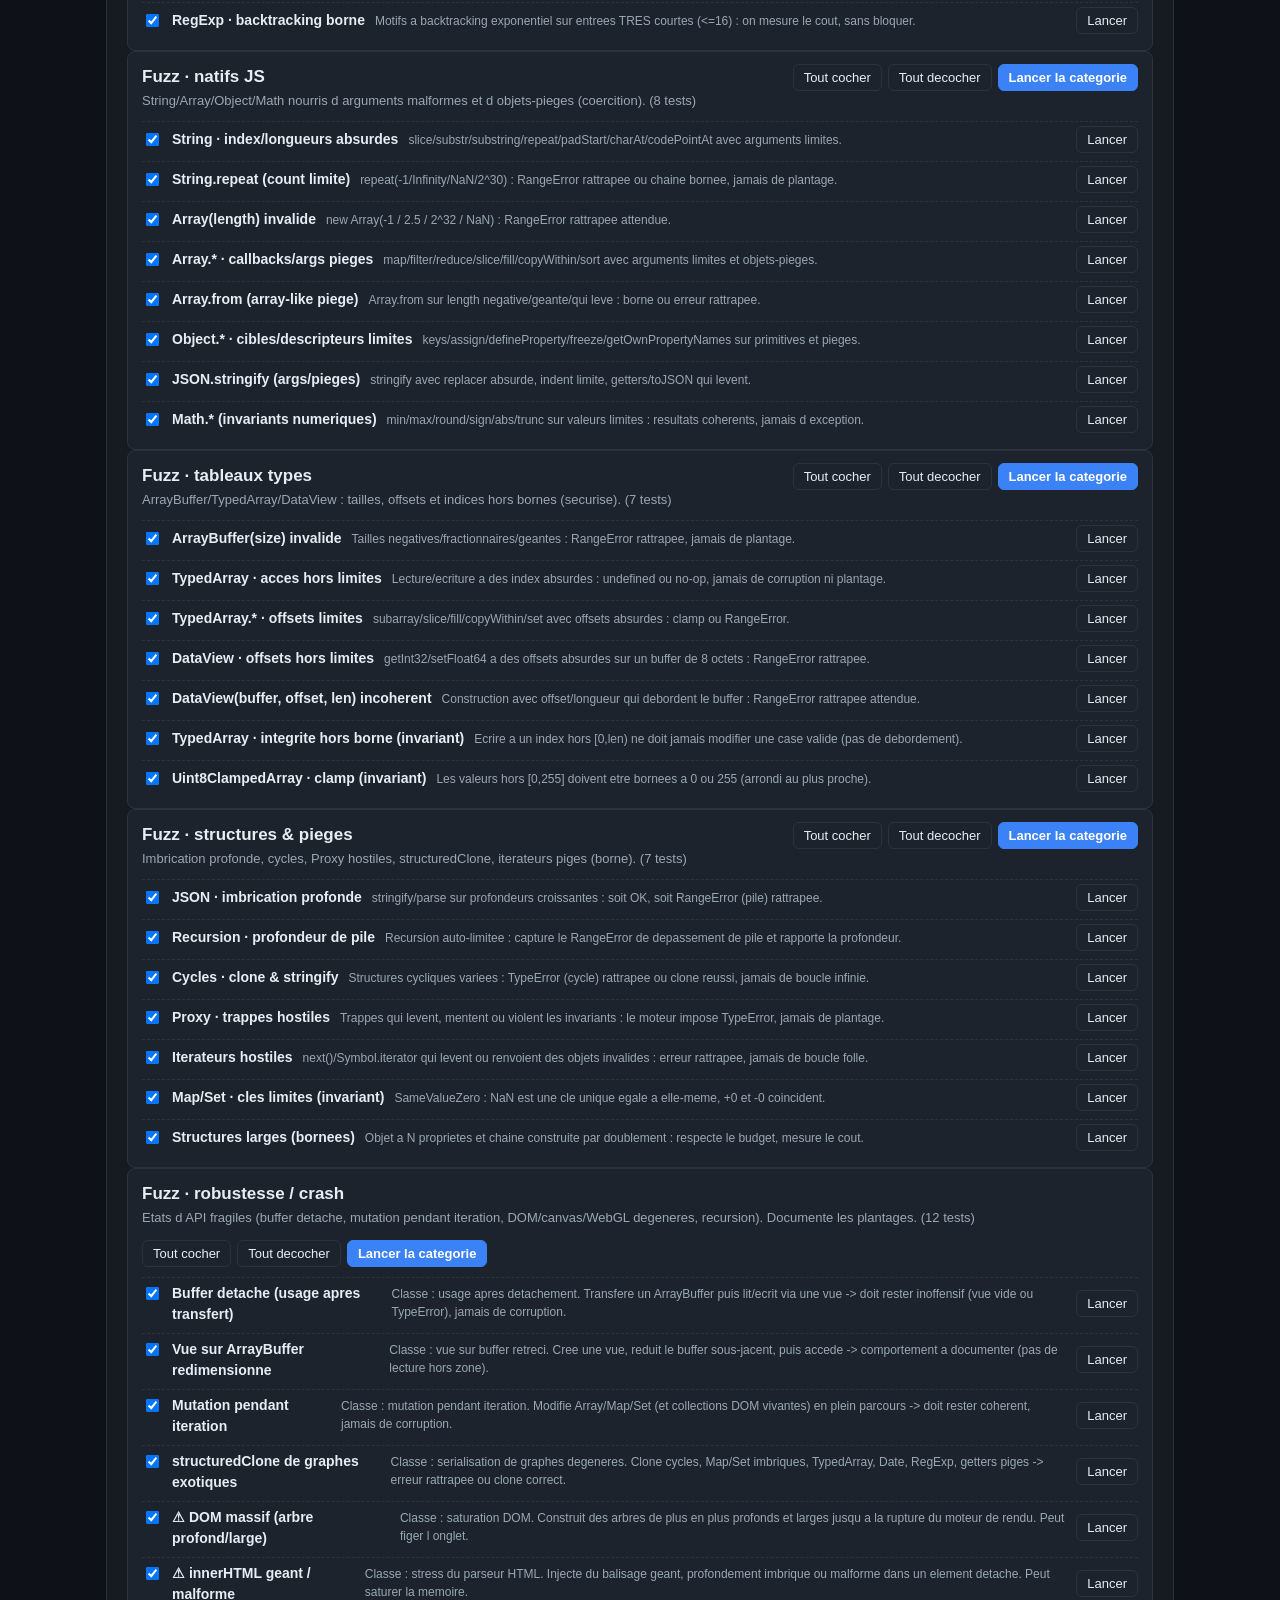
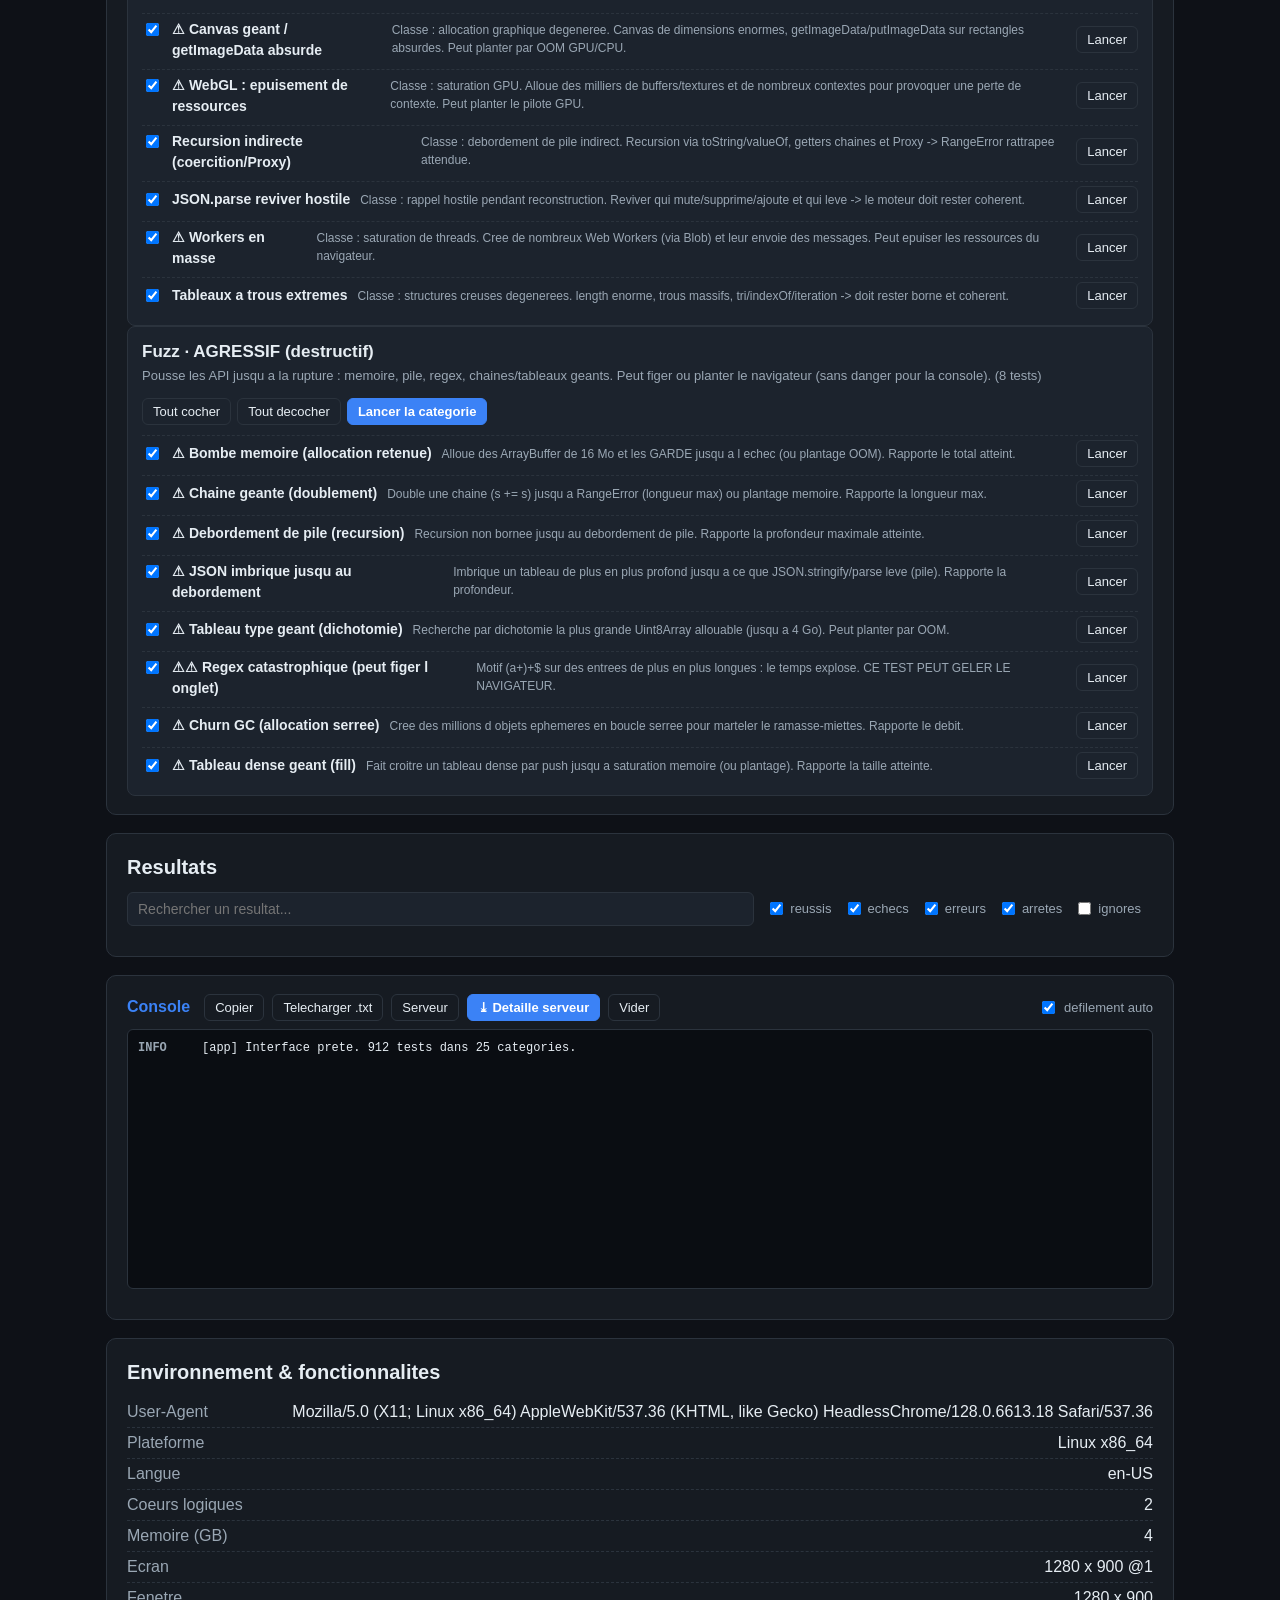
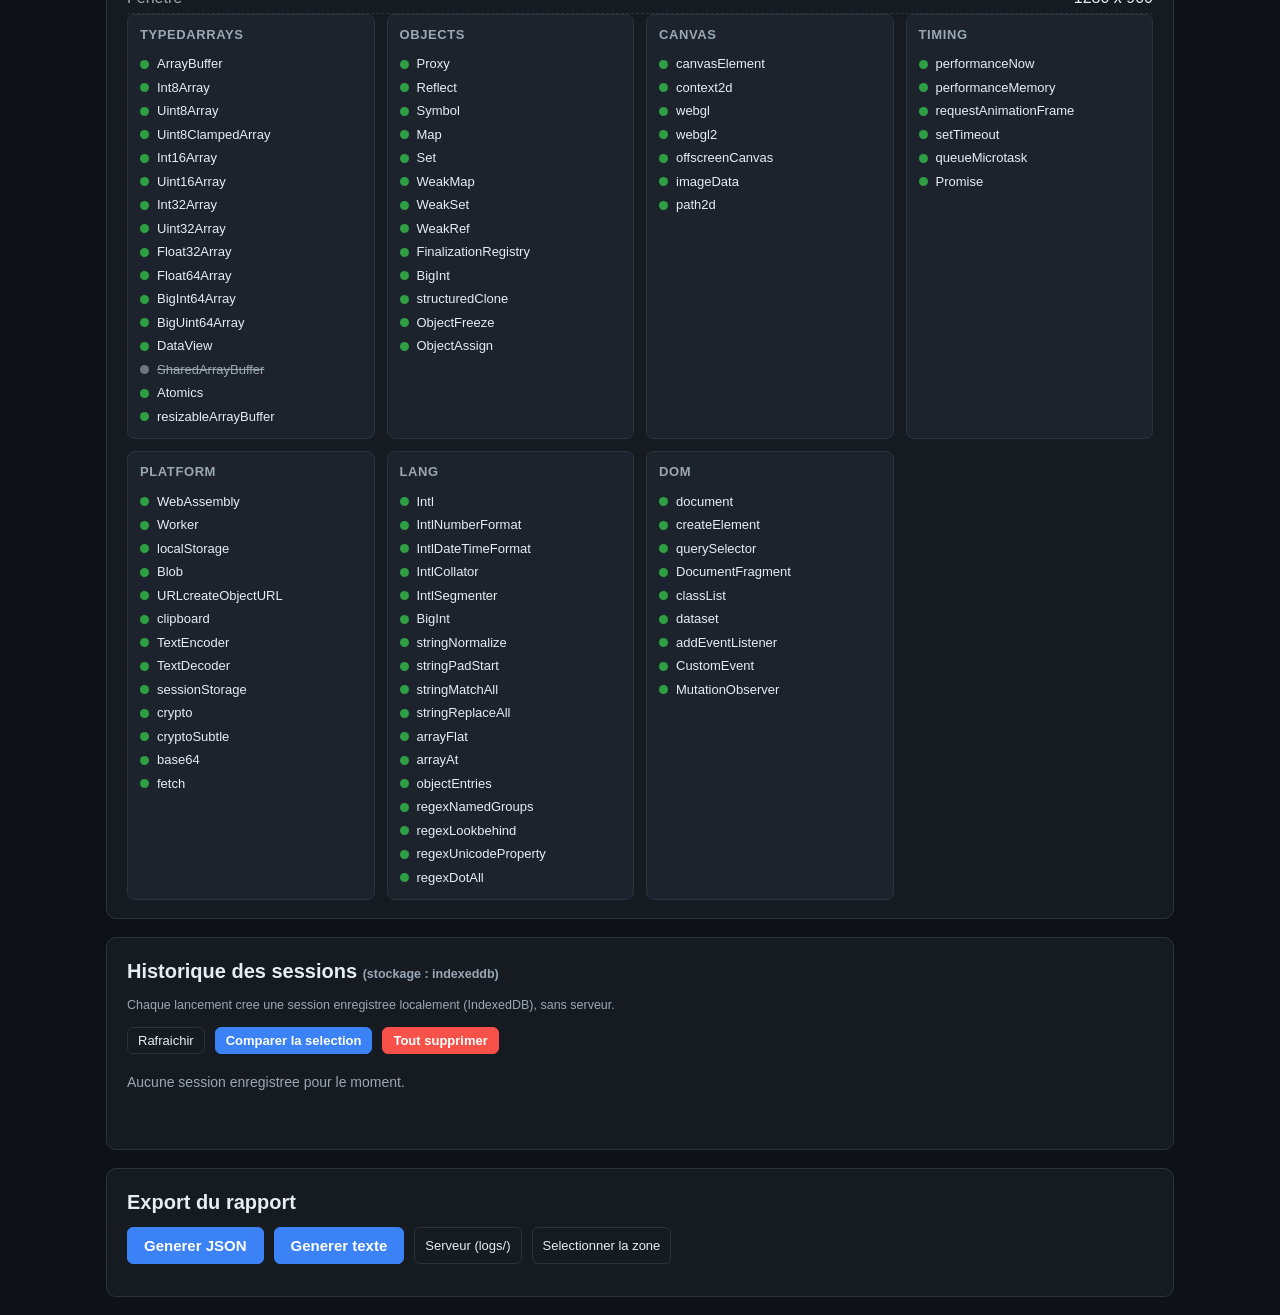
==== commit fee8d360: "Agressif decoche par defaut + liste a cocher, classification des resultats, marqueur crash fiabilise" ====
--- a/tests.html
+++ b/tests.html
@@ -29,7 +29,7 @@
         <label>Memoire (Mo)<input id="opt-memory" type="number" value="64" min="1" step="1"></label>
         <label>Plafond iterations<input id="opt-maxiter" type="number" value="5000000" min="1000" step="1000"></label>
       </div>
-      <label class="mini-toggle"><input id="opt-aggressive" type="checkbox" checked> Mode agressif &mdash; peut figer/planter (la PS5 redemarre)</label>
+      <label class="mini-toggle"><input id="opt-aggressive" type="checkbox"> Mode agressif &mdash; autorise les tests destructifs (peut figer/planter, la PS5 redemarre)</label>
       <label class="mini-toggle"><input id="opt-stream" type="checkbox"> Enregistrement serveur continu (local, optionnel)</label>
       <div class="run-bar">
         <button id="btn-run-selected" class="primary" type="button">&#9654; Lancer la selection</button>
--- a/css/styles.css
+++ b/css/styles.css
@@ -143,6 +143,29 @@
 .panel-tag { color: var(--accent); margin-right: 6px; }
 .panel-h { font-size: 16px; margin: 0 0 8px; }
 .muted.small, .small { font-size: 12.5px; }
+
+/* Mode agressif visible + liste des tests agressifs (accueil) */
+.mini-toggle.aggr-main { justify-content: center; margin: 4px auto 8px; }
+.mini-toggle.aggr-main b { color: var(--aborted); }
+.aggressive-list {
+  max-width: 680px; margin: 0 auto 12px; text-align: left;
+  background: rgba(219,109,40,0.10); border: 1px solid var(--aborted); border-radius: 8px; padding: 10px 12px;
+}
+.aggr-tools { display: flex; gap: 6px; margin-bottom: 8px; }
+.aggr-row { display: flex; align-items: center; gap: 8px; padding: 4px 0; font-size: 13px; cursor: pointer; border-bottom: 1px dashed var(--border); }
+.aggr-row:last-child { border-bottom: none; }
+.aggr-name { flex: 1; }
+.aggr-cat { color: var(--muted); font-size: 11px; }
+
+/* Classification des resultats */
+.result-class { font-size: 12px; margin: 2px 0; font-weight: 600; }
+.class-conforme { color: var(--pass); }
+.class-incorrect { color: var(--fail); }
+.class-exception { color: var(--error); }
+.class-timeout, .class-interrompu { color: var(--aborted); }
+.class-incompatible, .class-non_execute { color: var(--muted); }
+.classif-line { display: flex; flex-wrap: wrap; gap: 6px; margin-top: 8px; width: 100%; }
+.classif-chip { font-size: 11px; padding: 3px 8px; border-radius: 999px; border: 1px solid var(--border); background: var(--panel2); }
 
 /* Boutons */
 button {
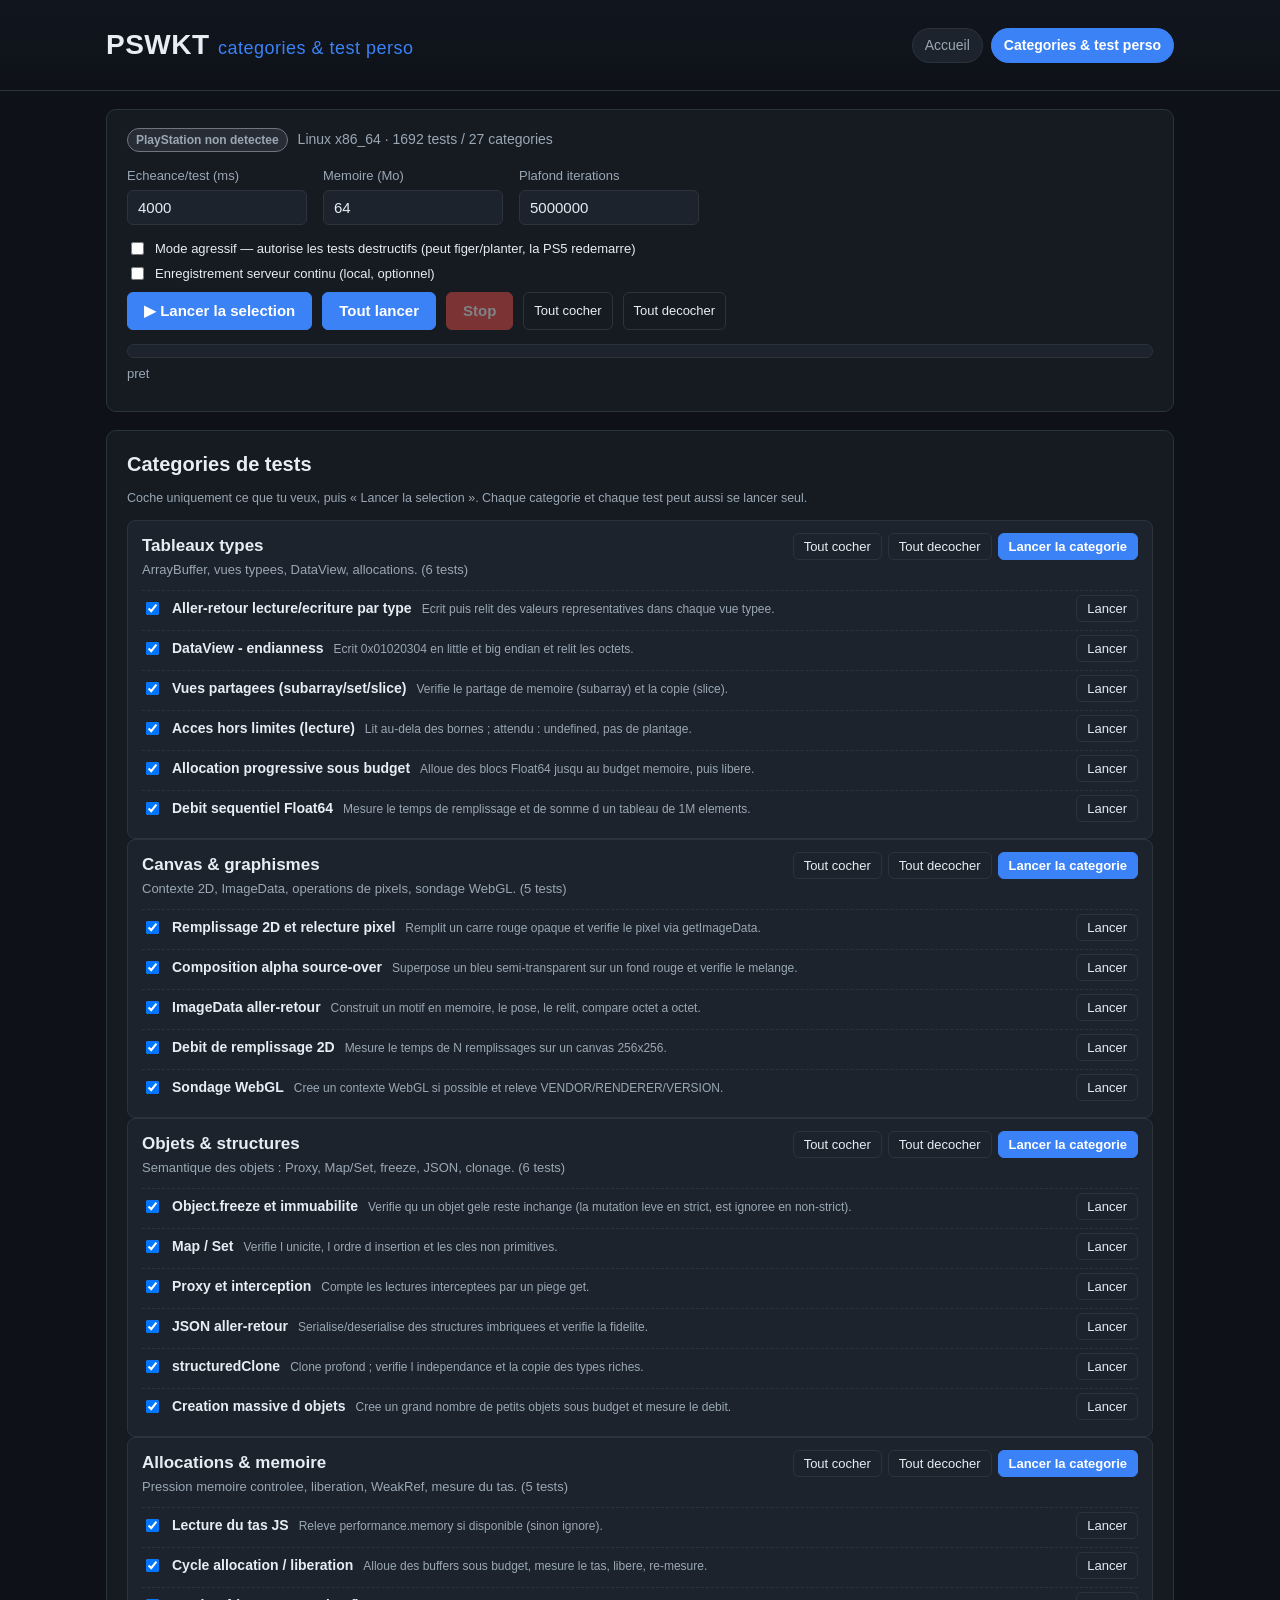
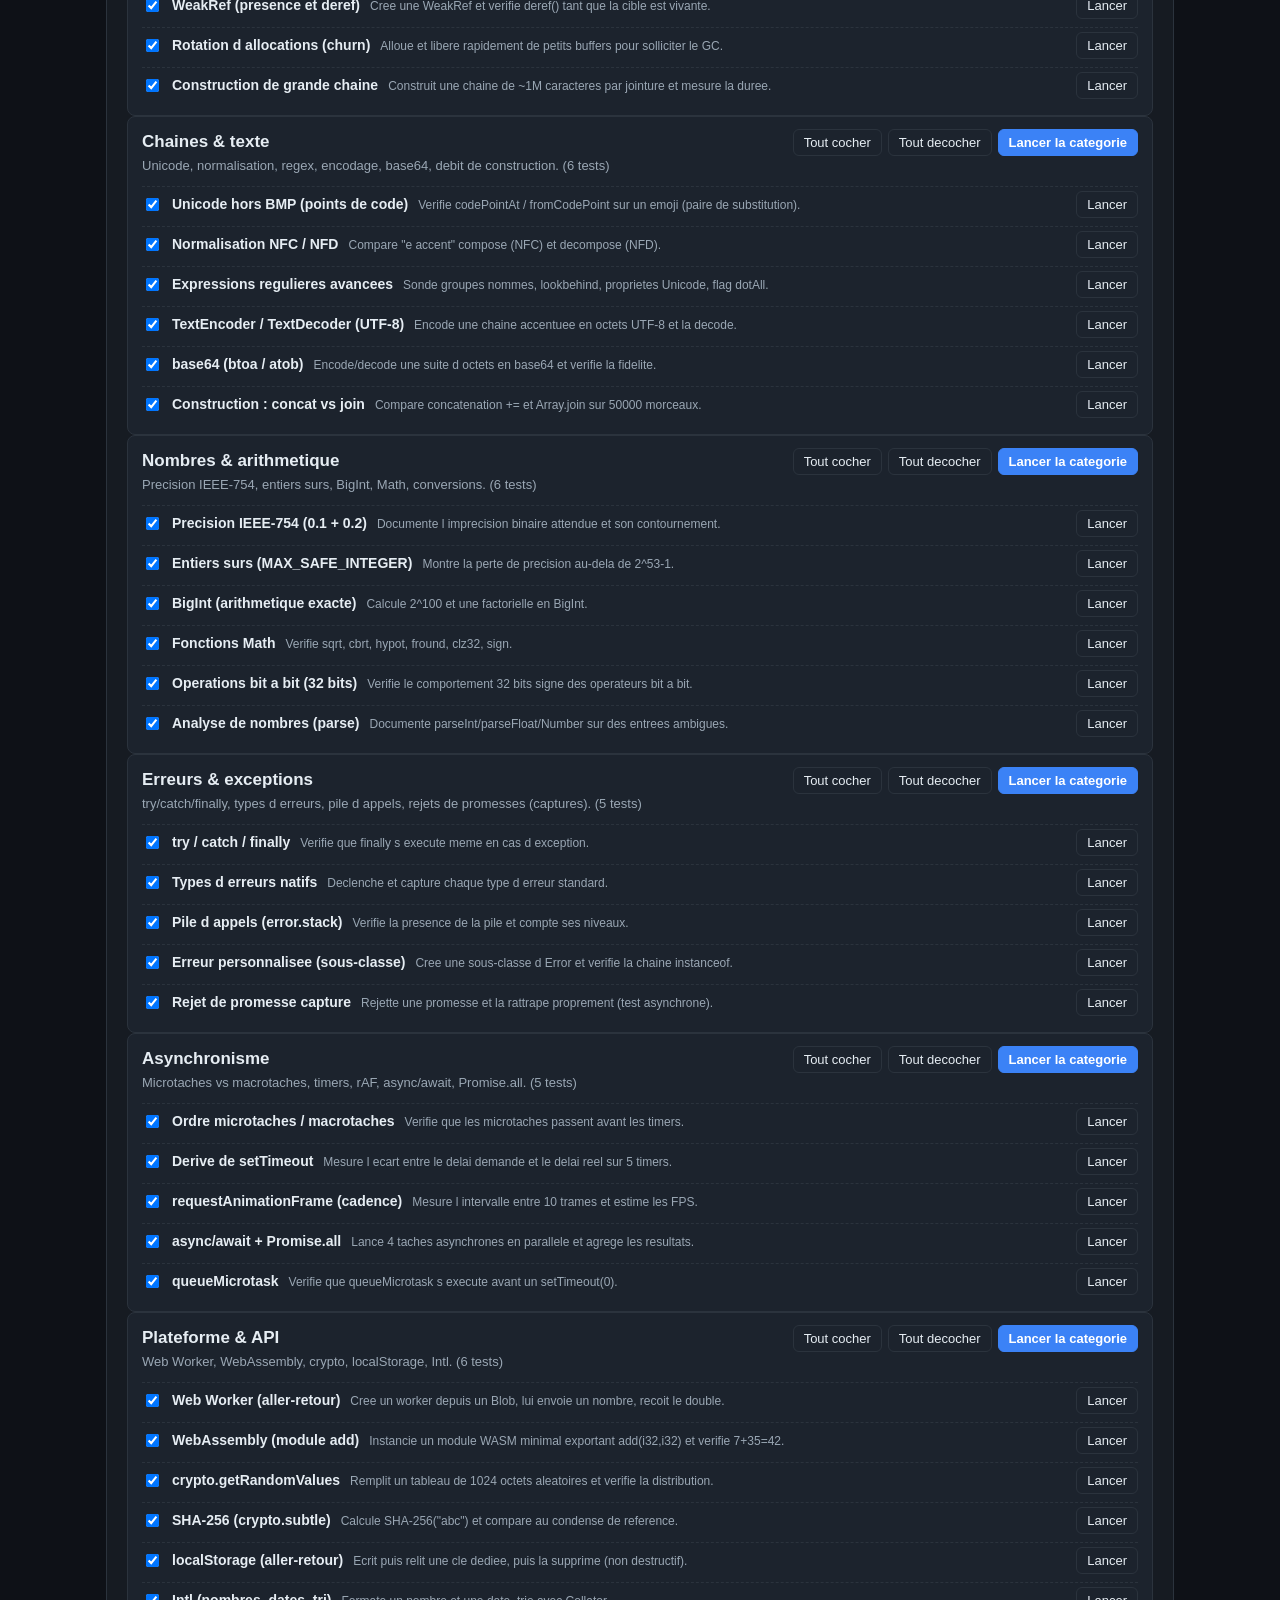
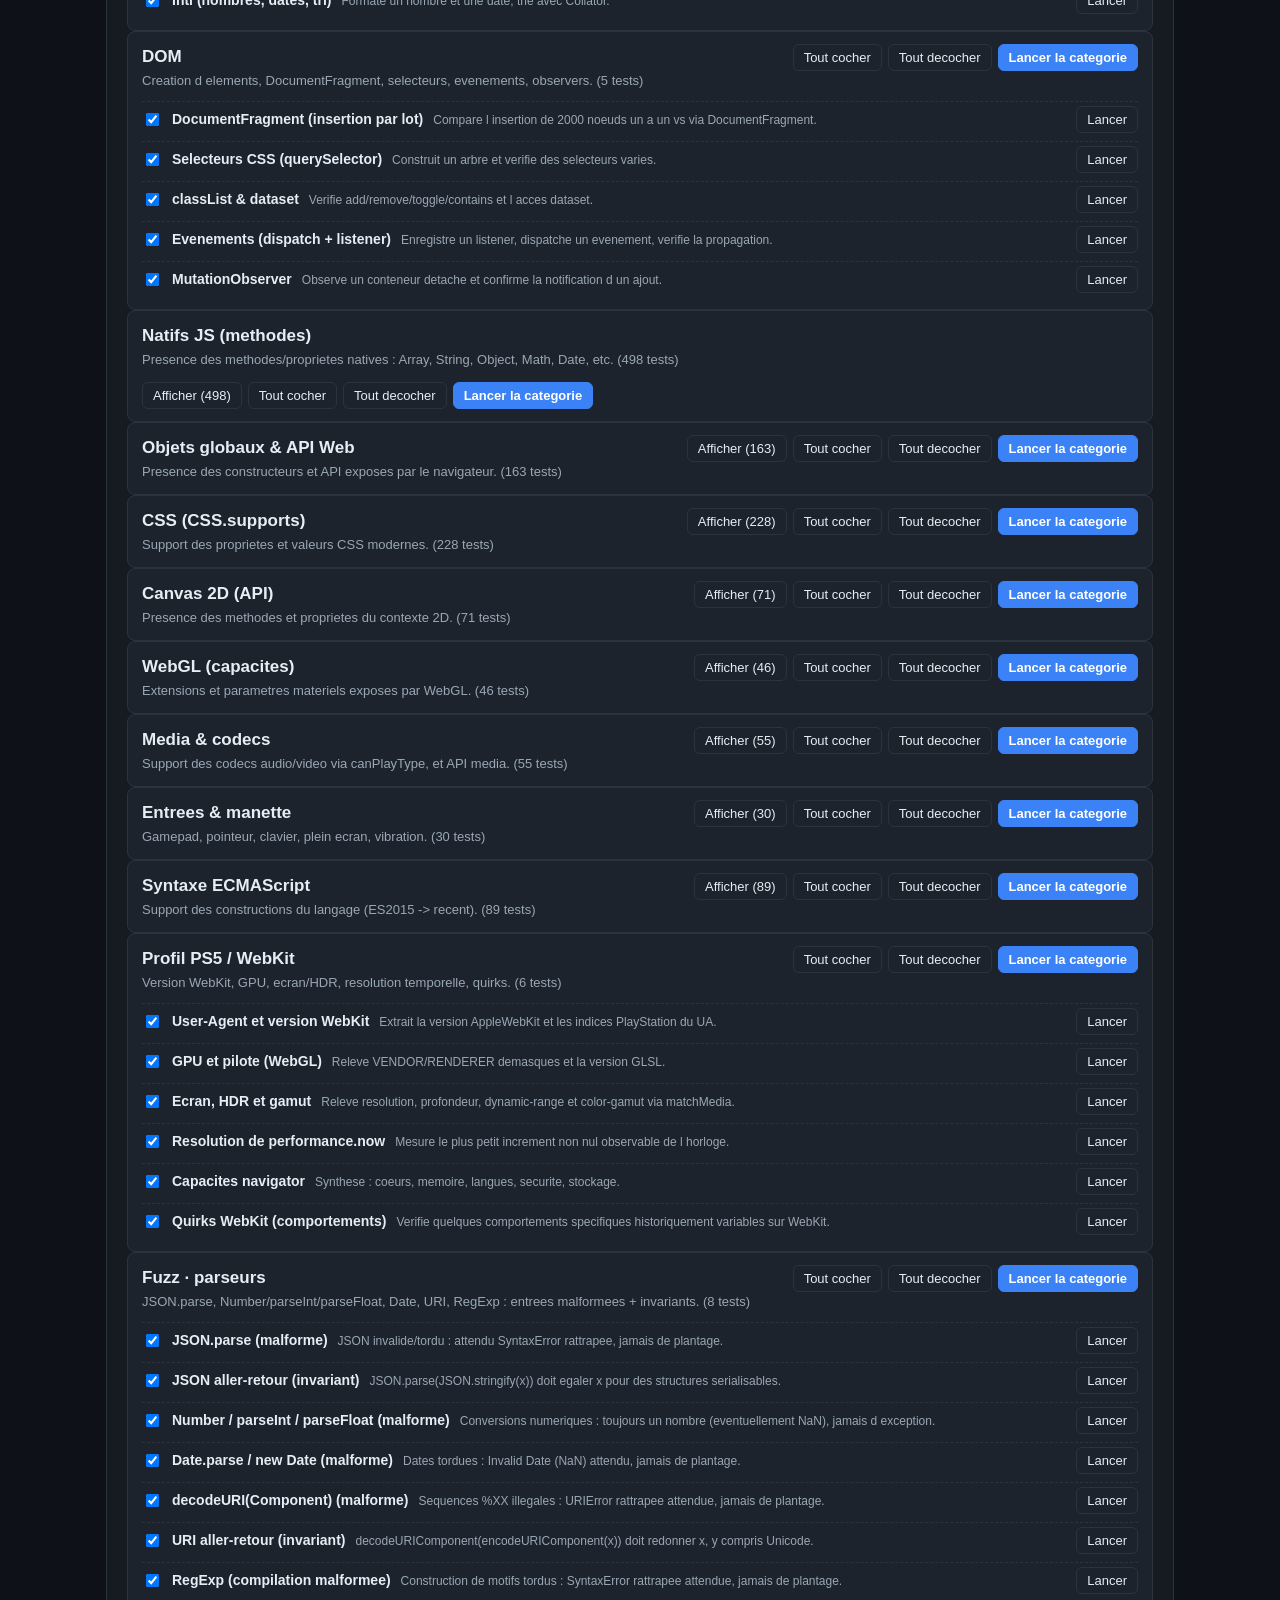
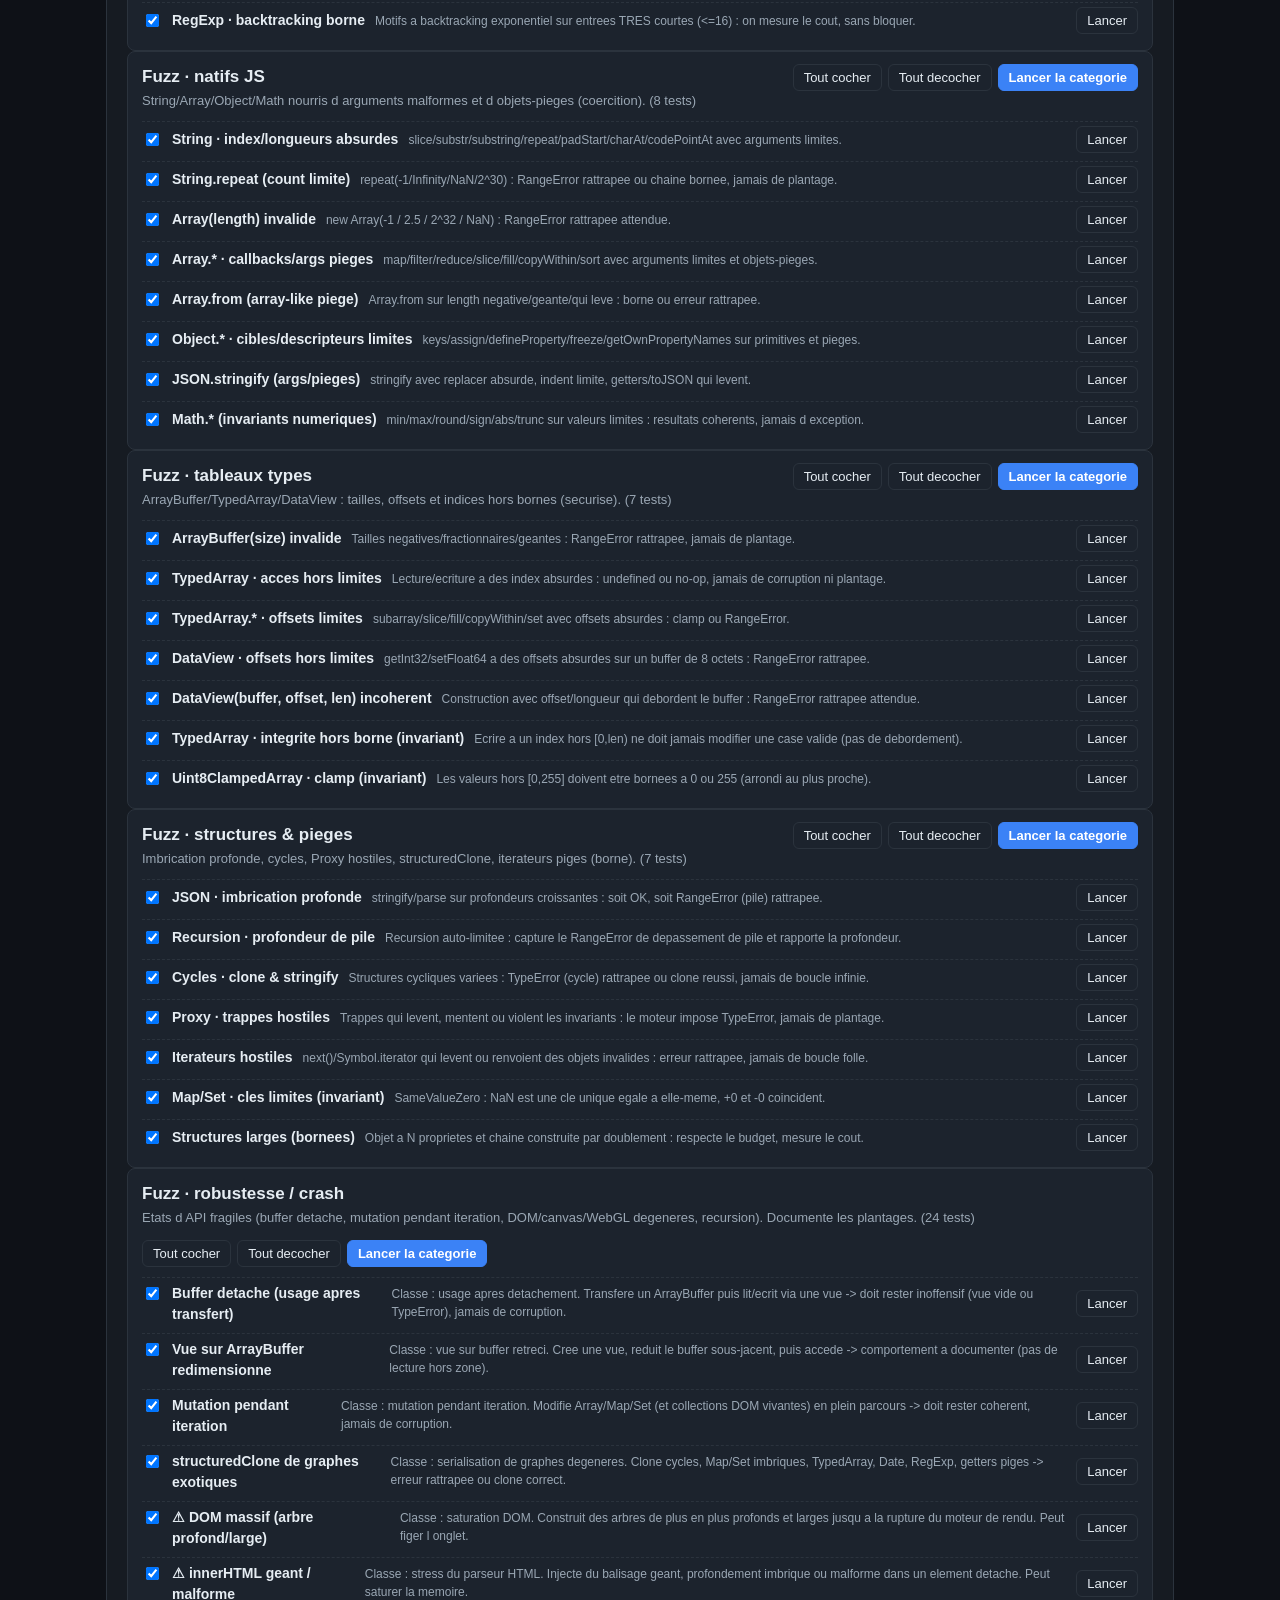
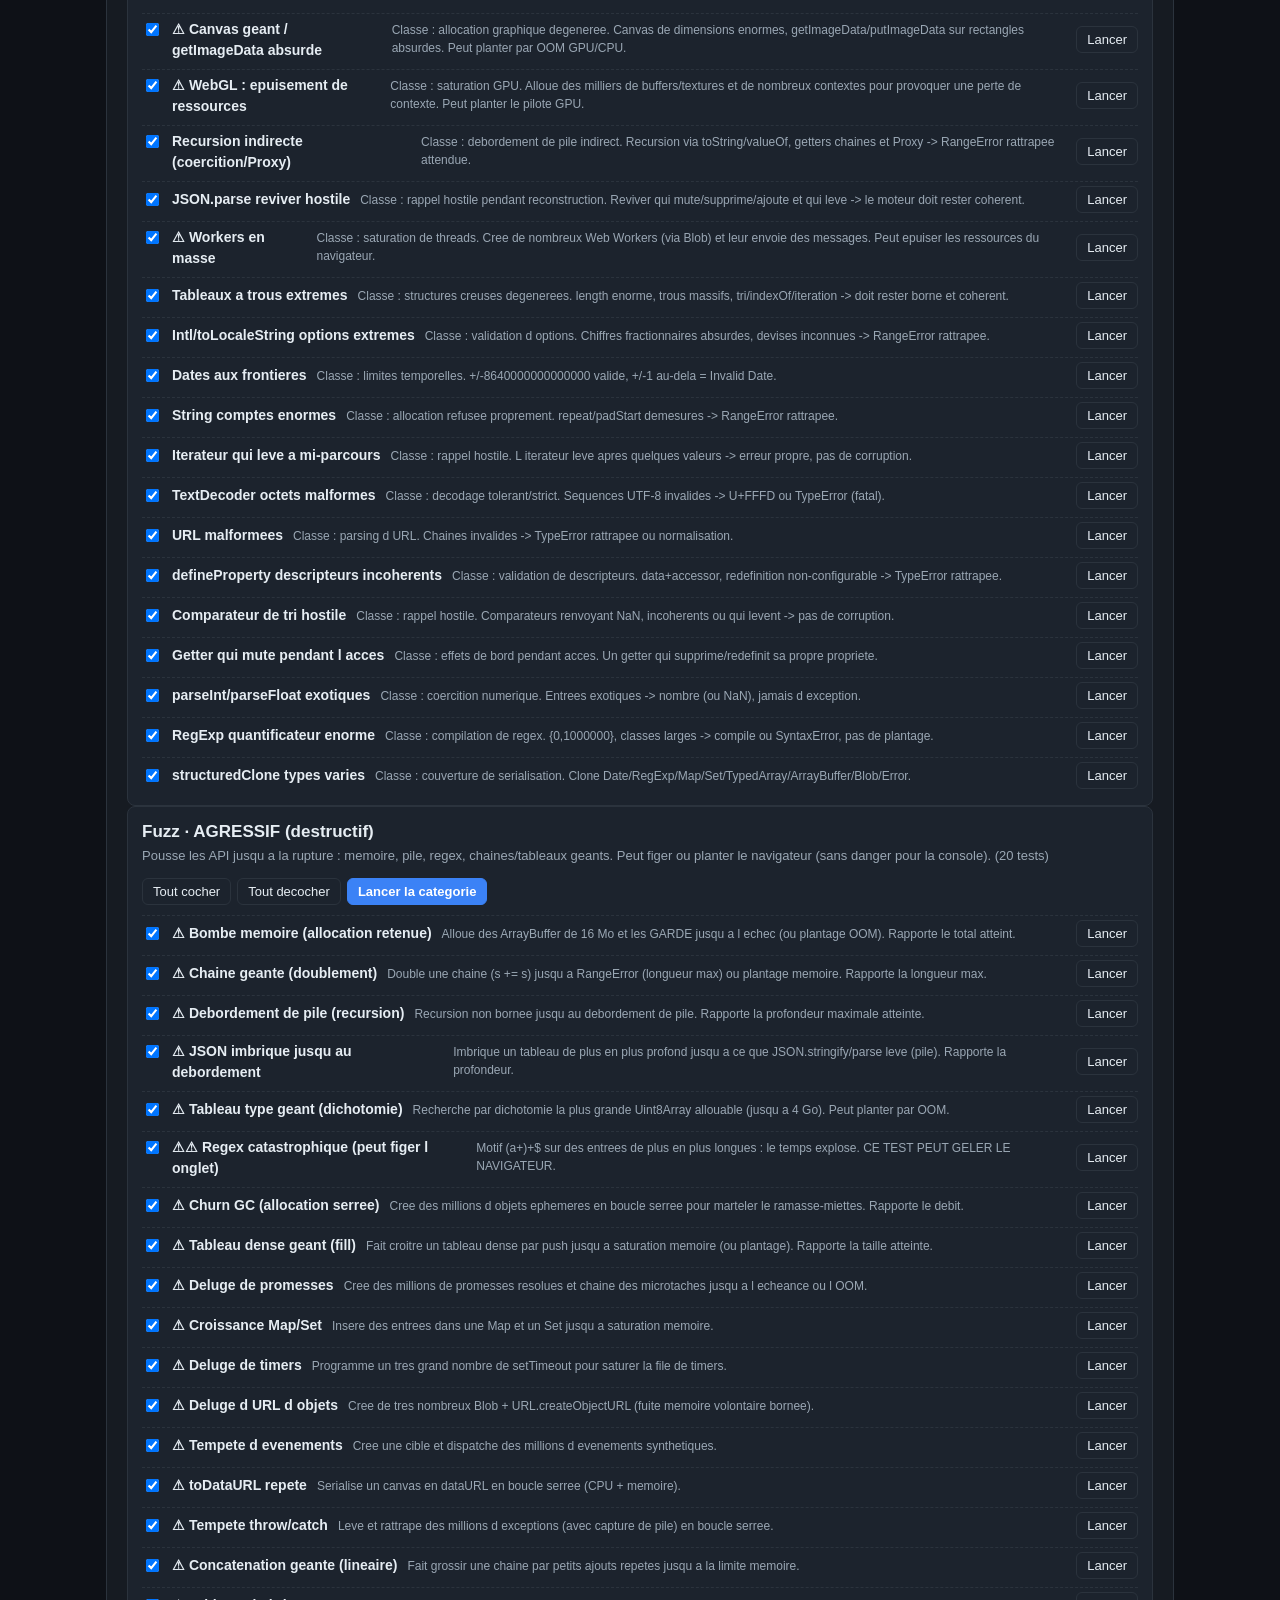
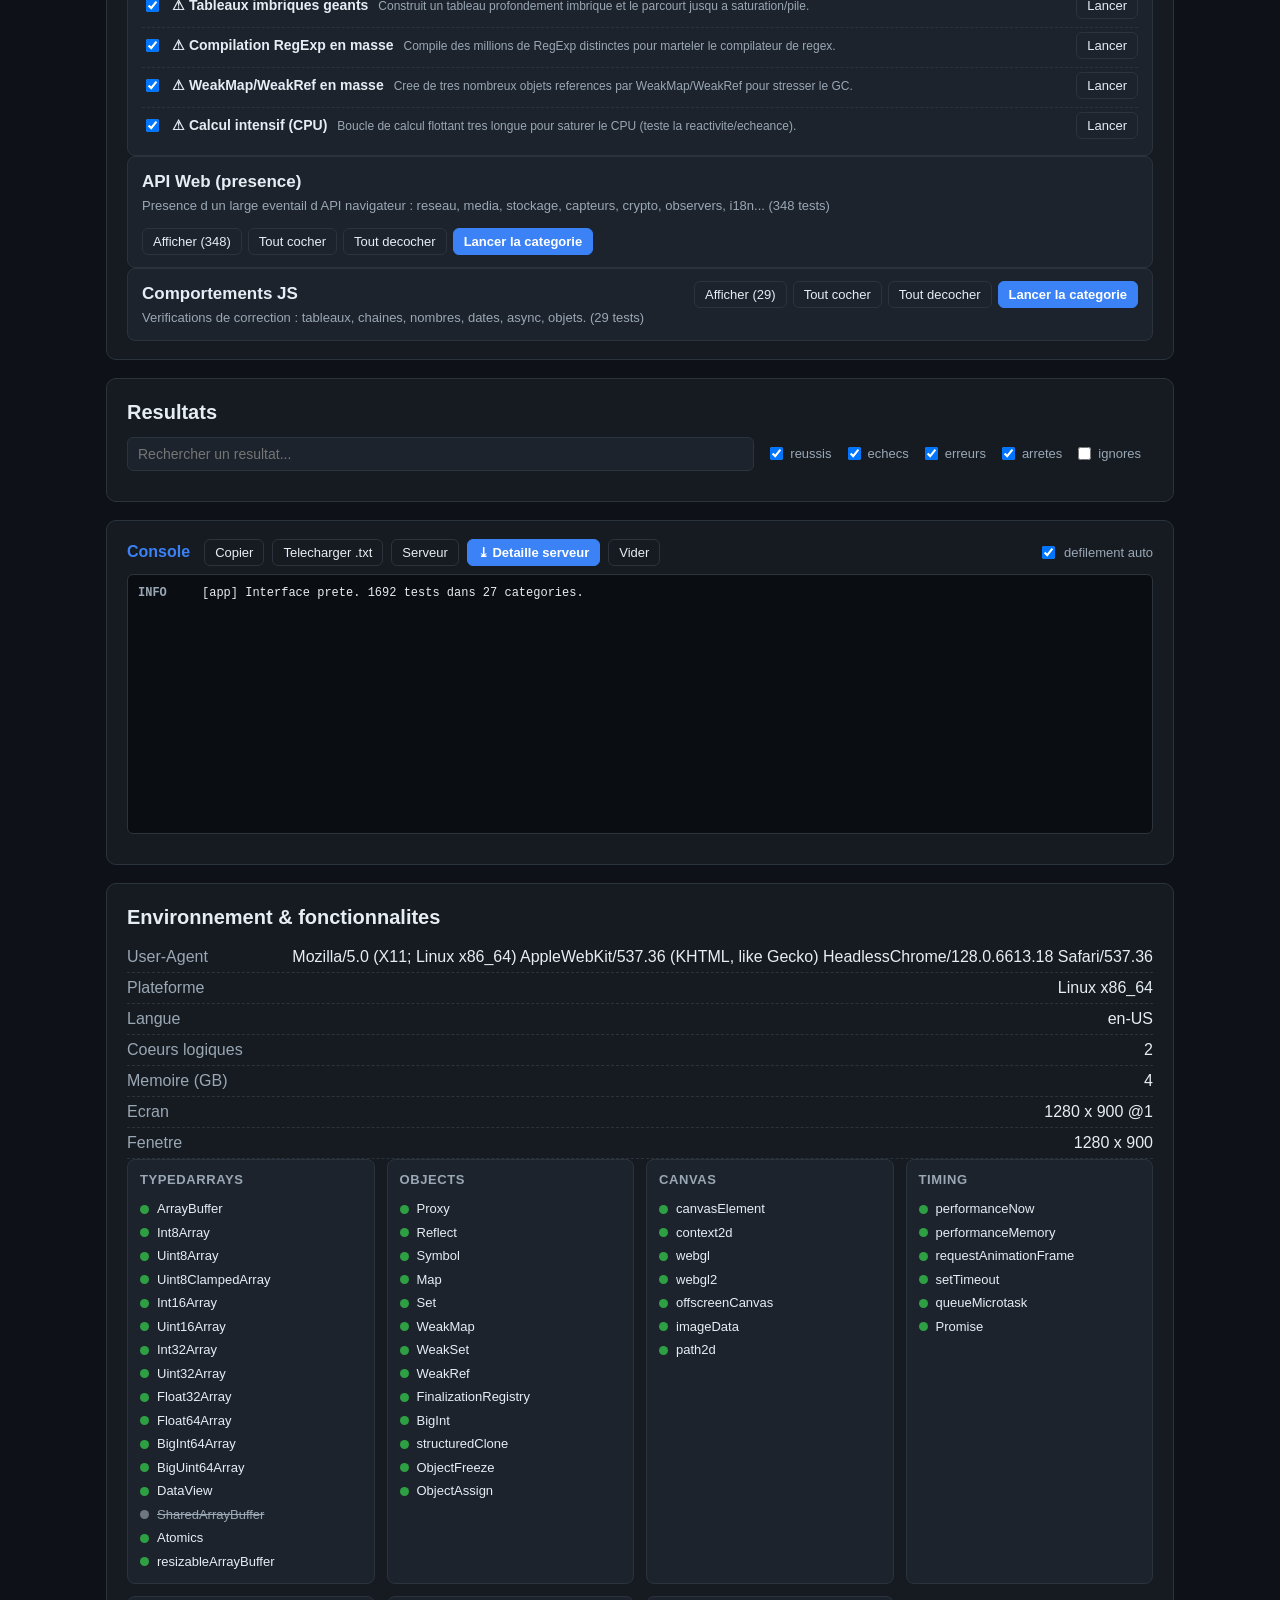
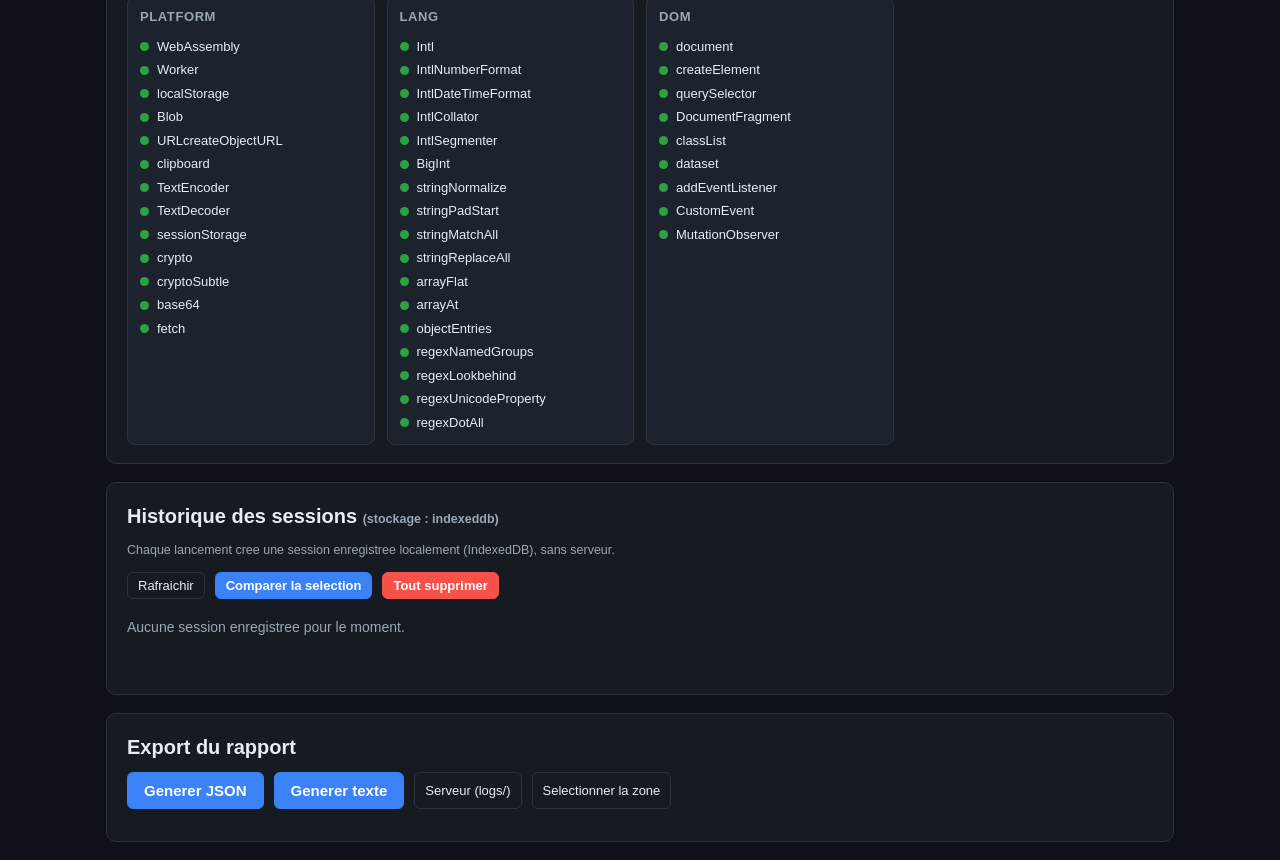
==== commit 380abffc: "Expansion massive : ~1700 tests (912 -> 1692), simples et destructifs Ajout de 7 fichiers de tests p" ====
--- a/tests.html
+++ b/tests.html
@@ -153,7 +153,15 @@
   <script src="js/tests/fuzz_typedarrays.js"></script>
   <script src="js/tests/fuzz_structural.js"></script>
   <script src="js/tests/fuzz_robustness.js"></script>
+  <script src="js/tests/fuzz_robustness2.js"></script>
   <script src="js/tests/fuzz_aggressive.js"></script>
+  <script src="js/tests/fuzz_aggressive2.js"></script>
+  <!-- Sondes et comportements supplementaires -->
+  <script src="js/tests/webapis.js"></script>
+  <script src="js/tests/natives_more.js"></script>
+  <script src="js/tests/css_more.js"></script>
+  <script src="js/tests/syntax_more.js"></script>
+  <script src="js/tests/behaviors.js"></script>
   <script src="js/app.js"></script>
 </body>
 </html>
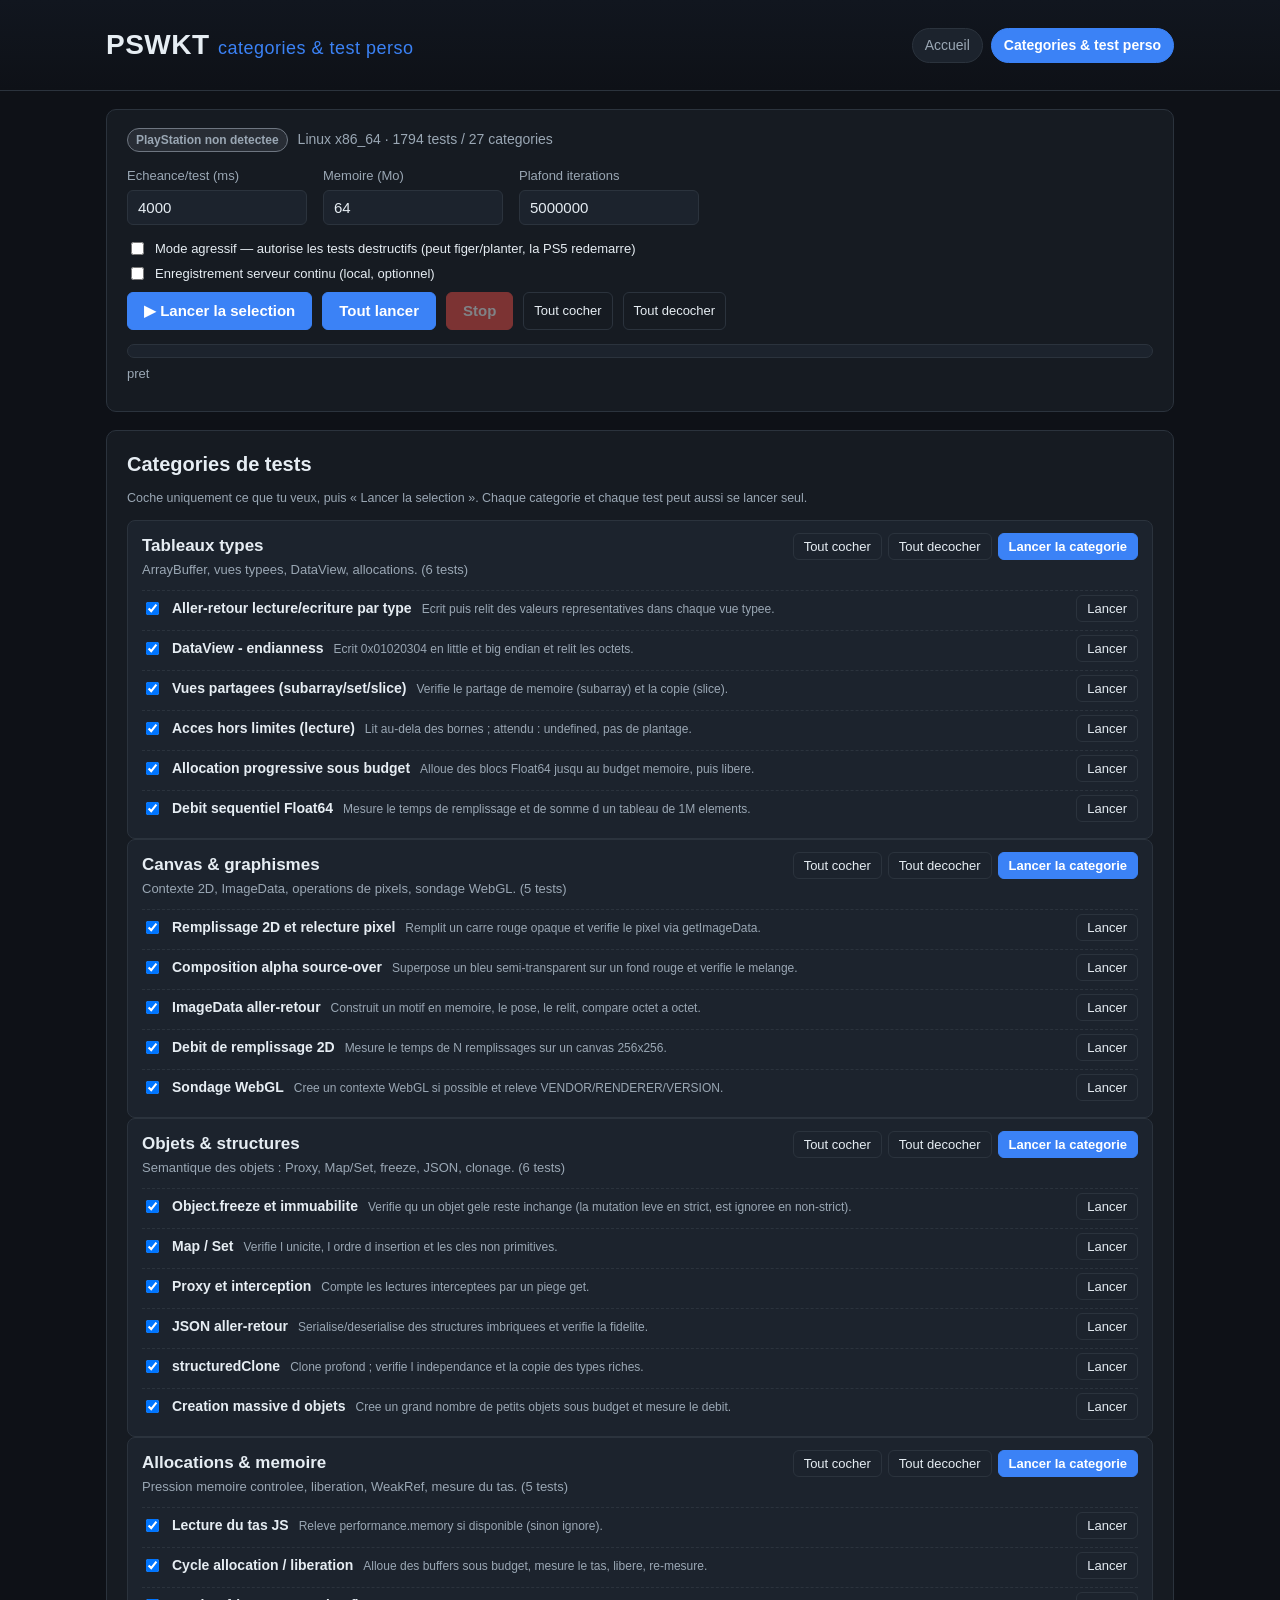
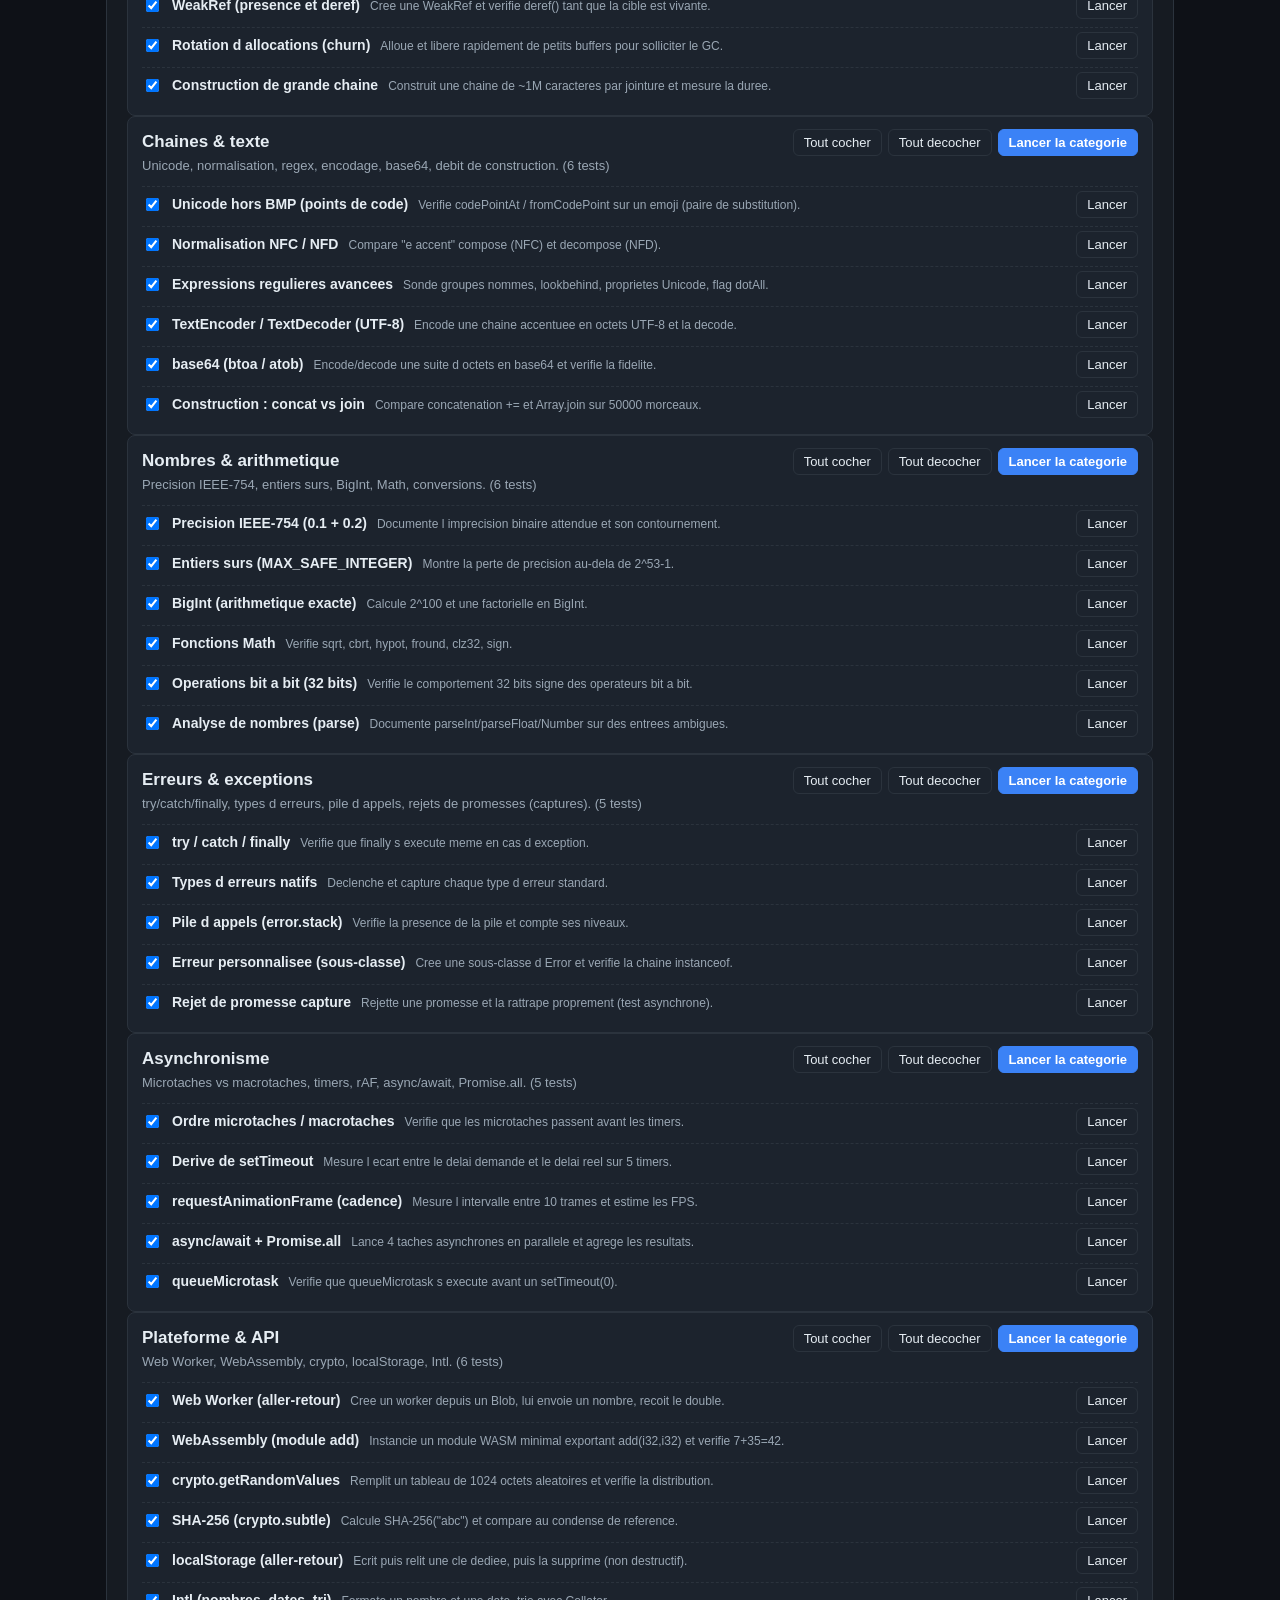
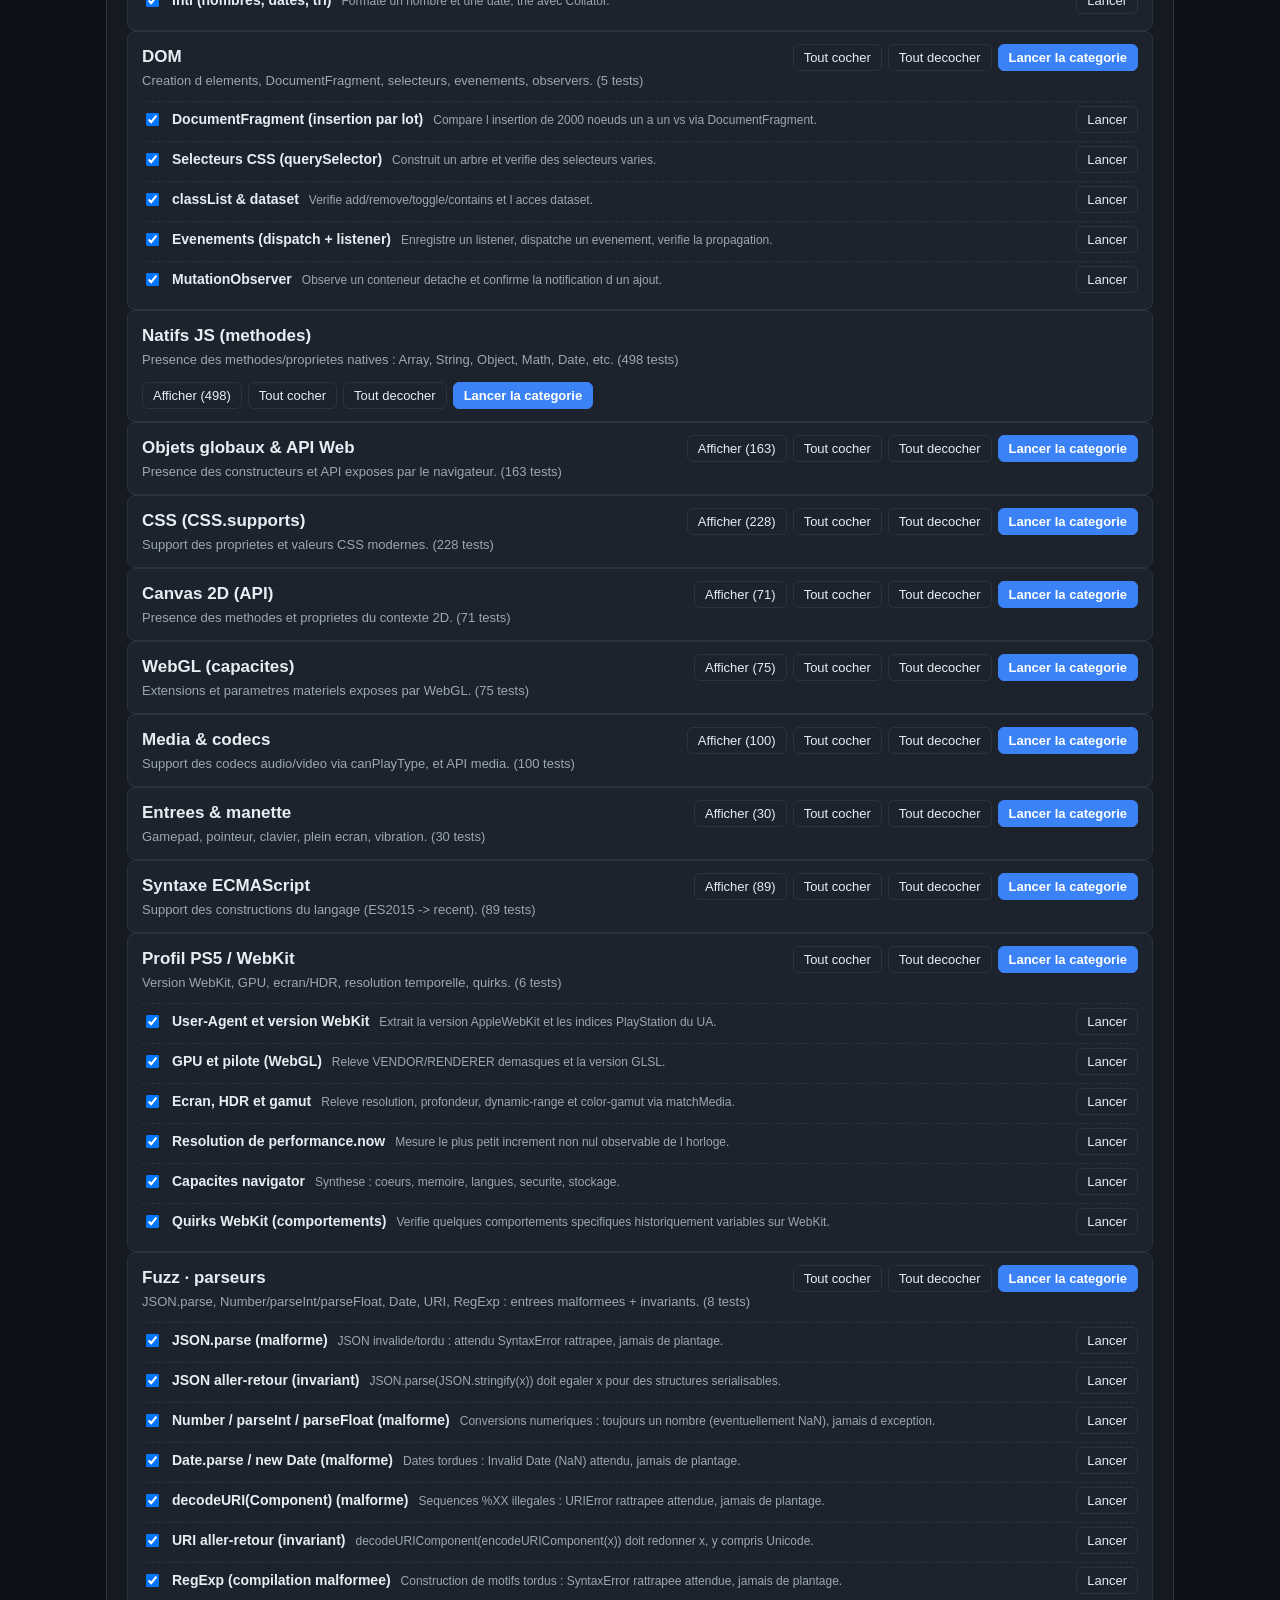
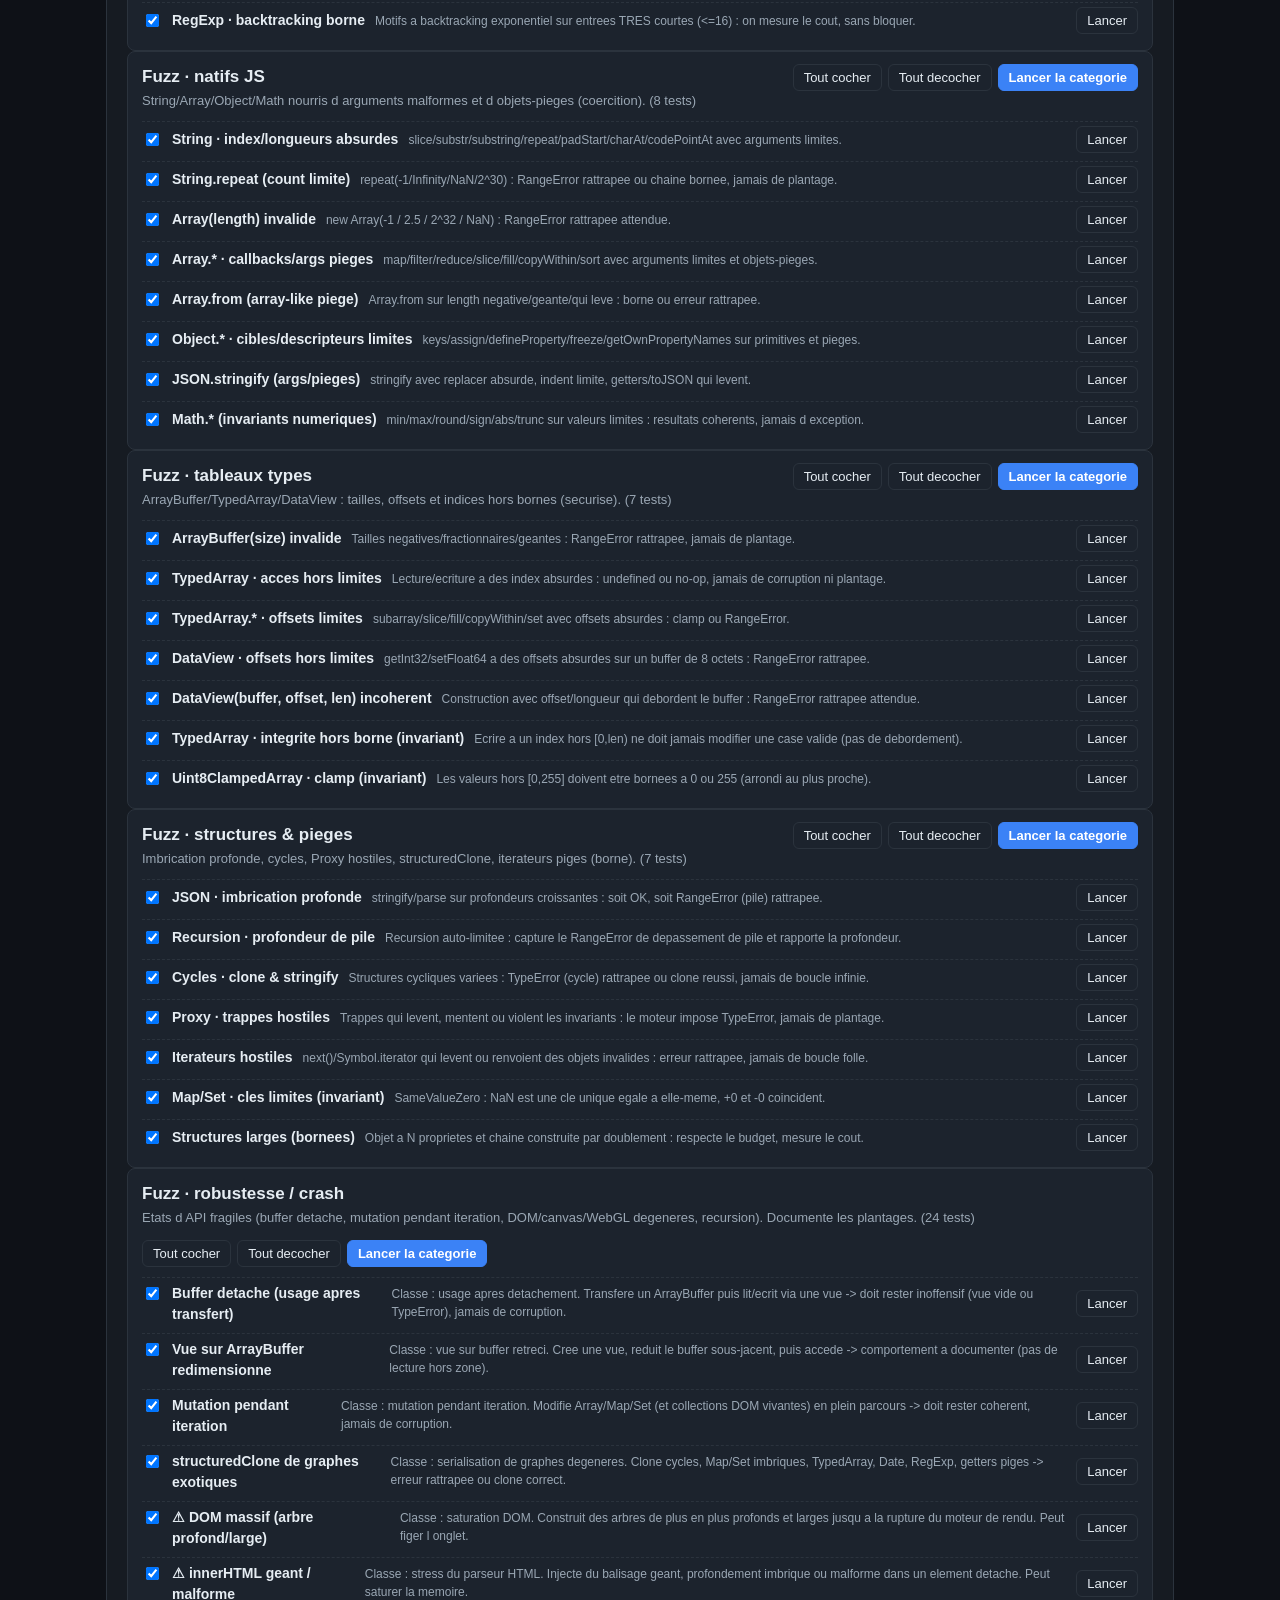
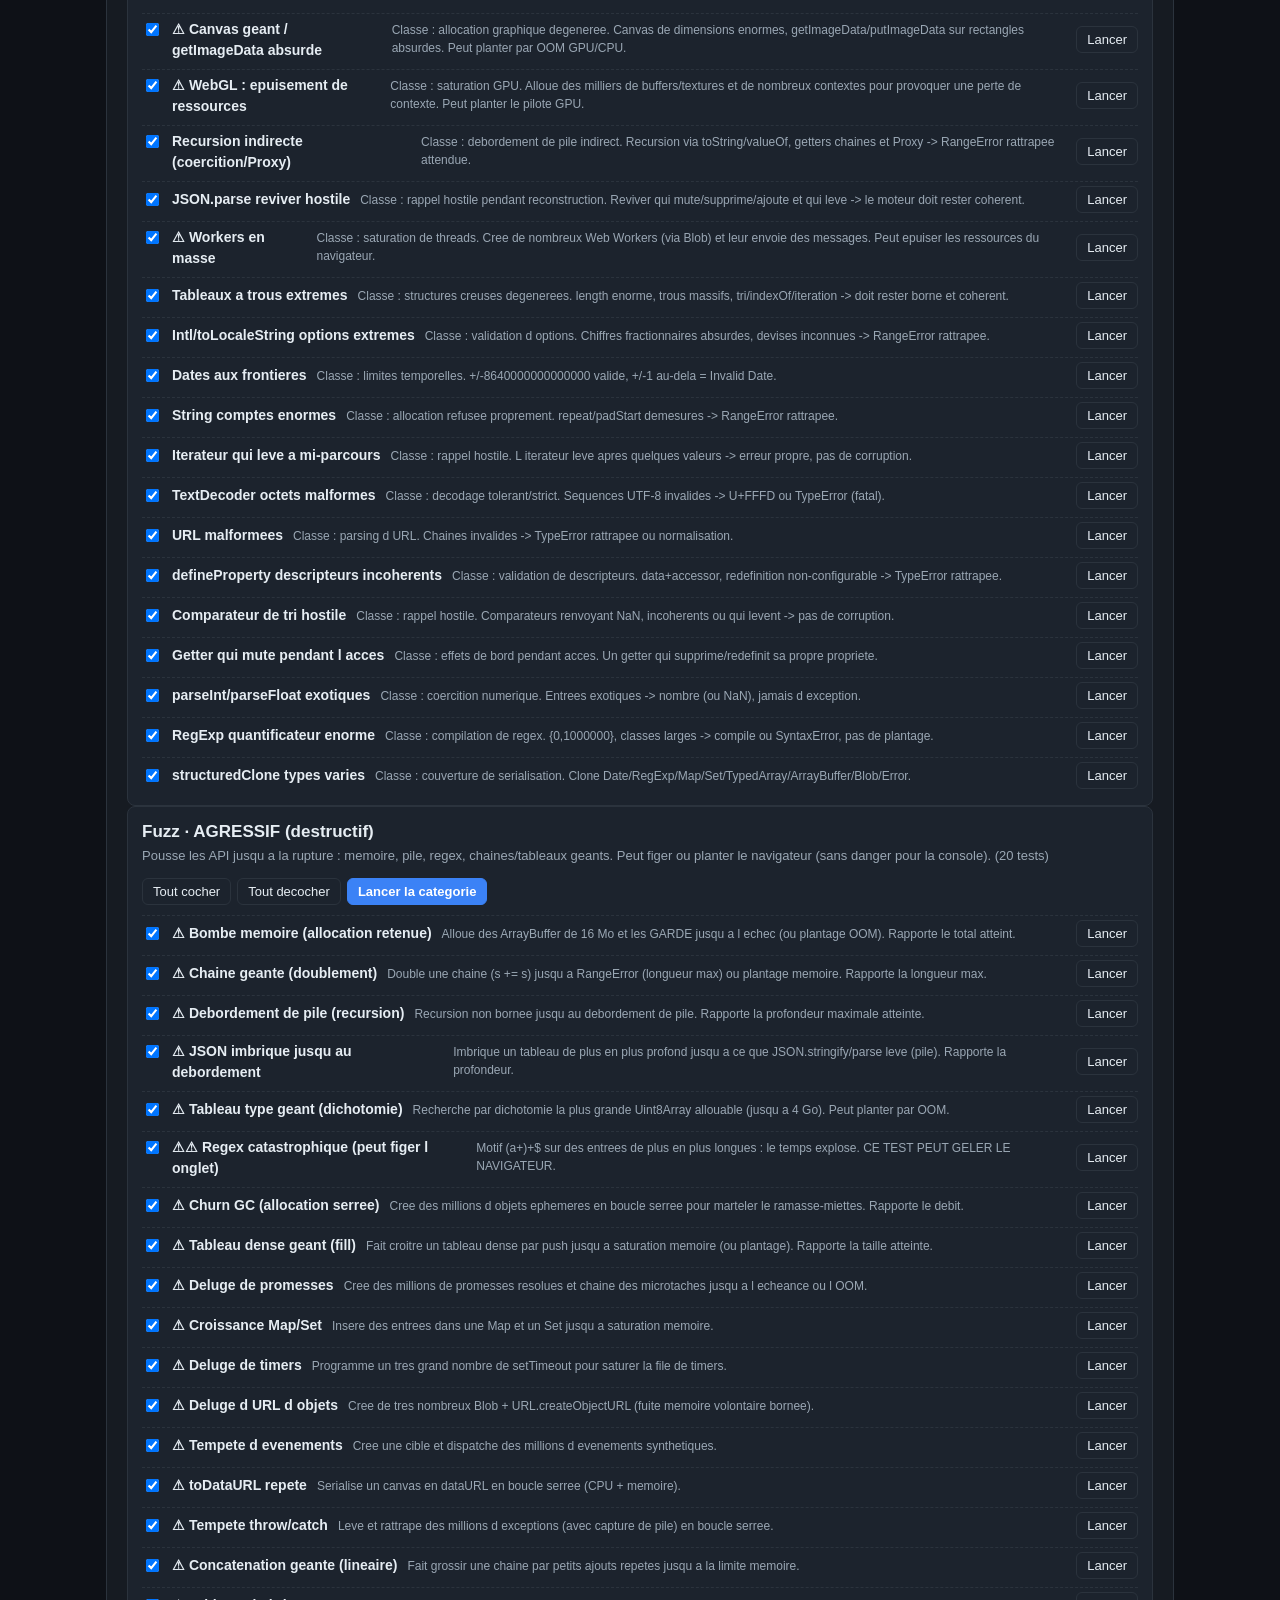
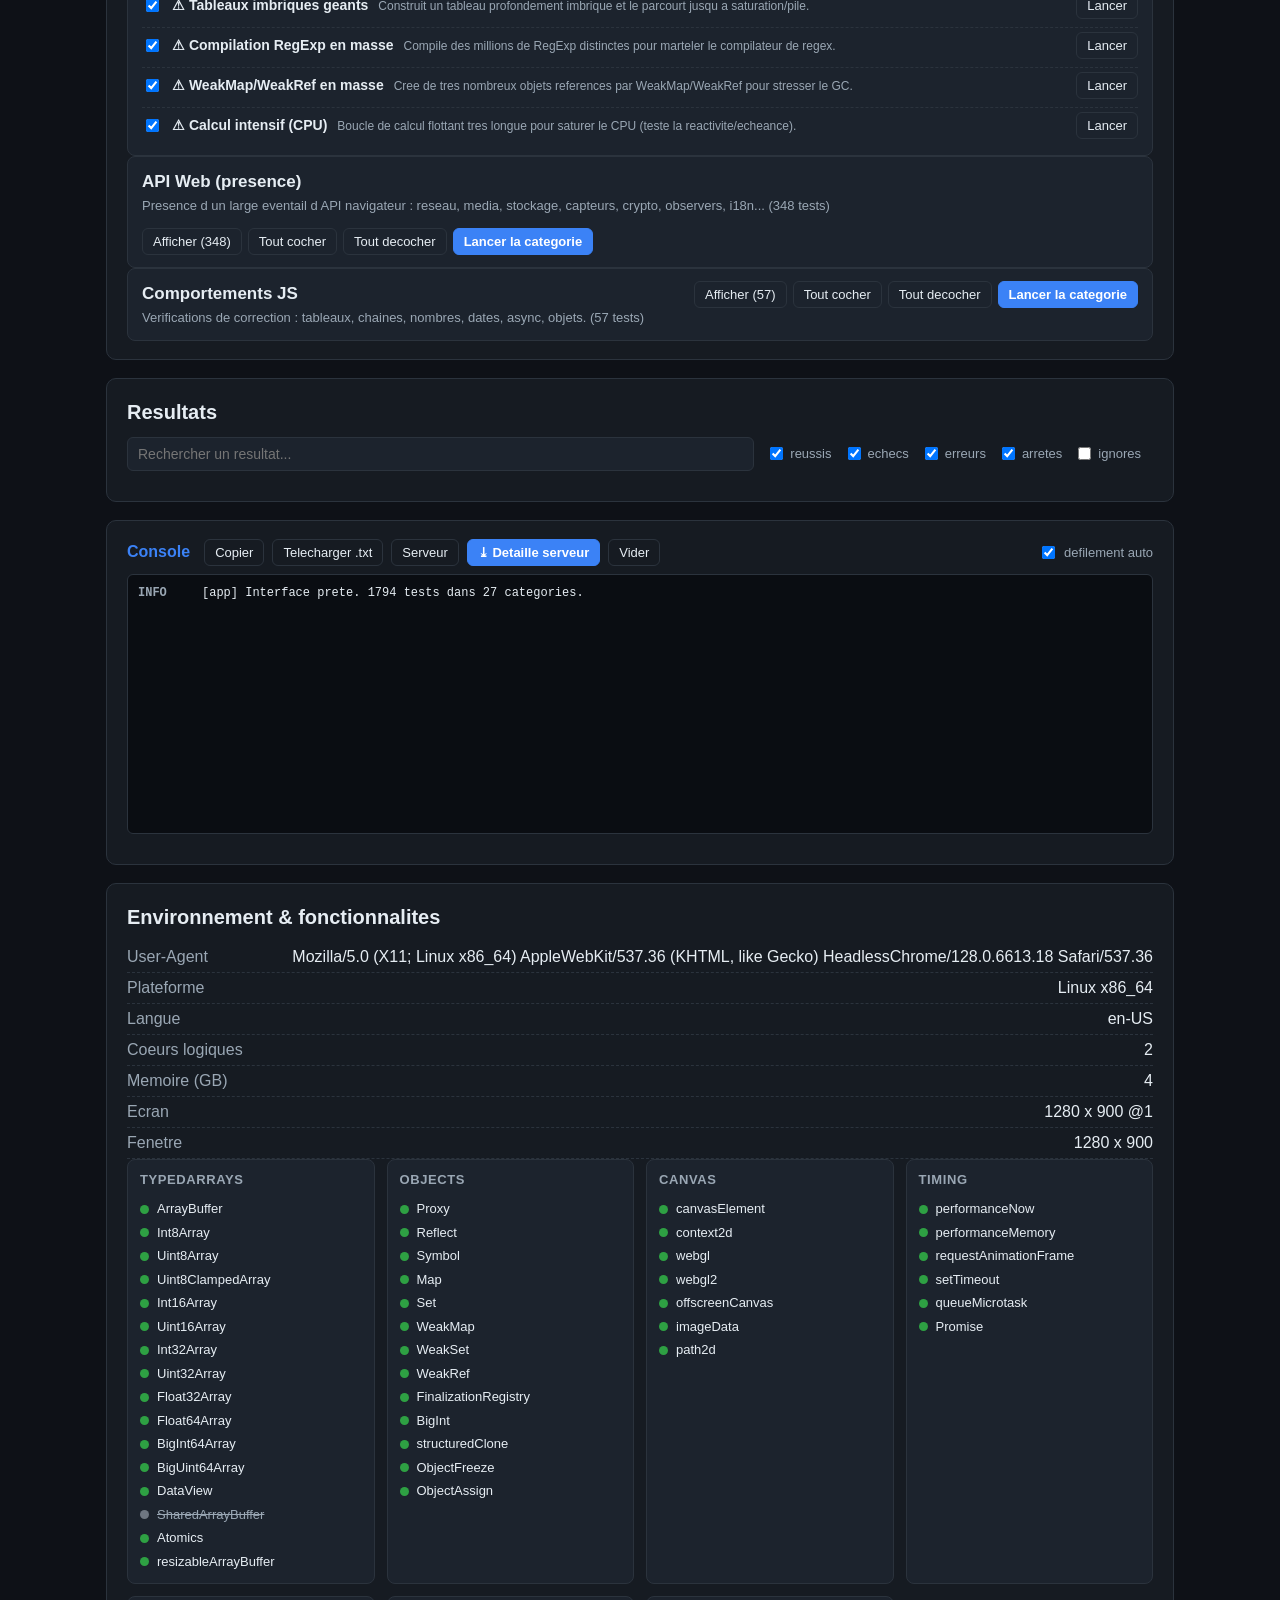
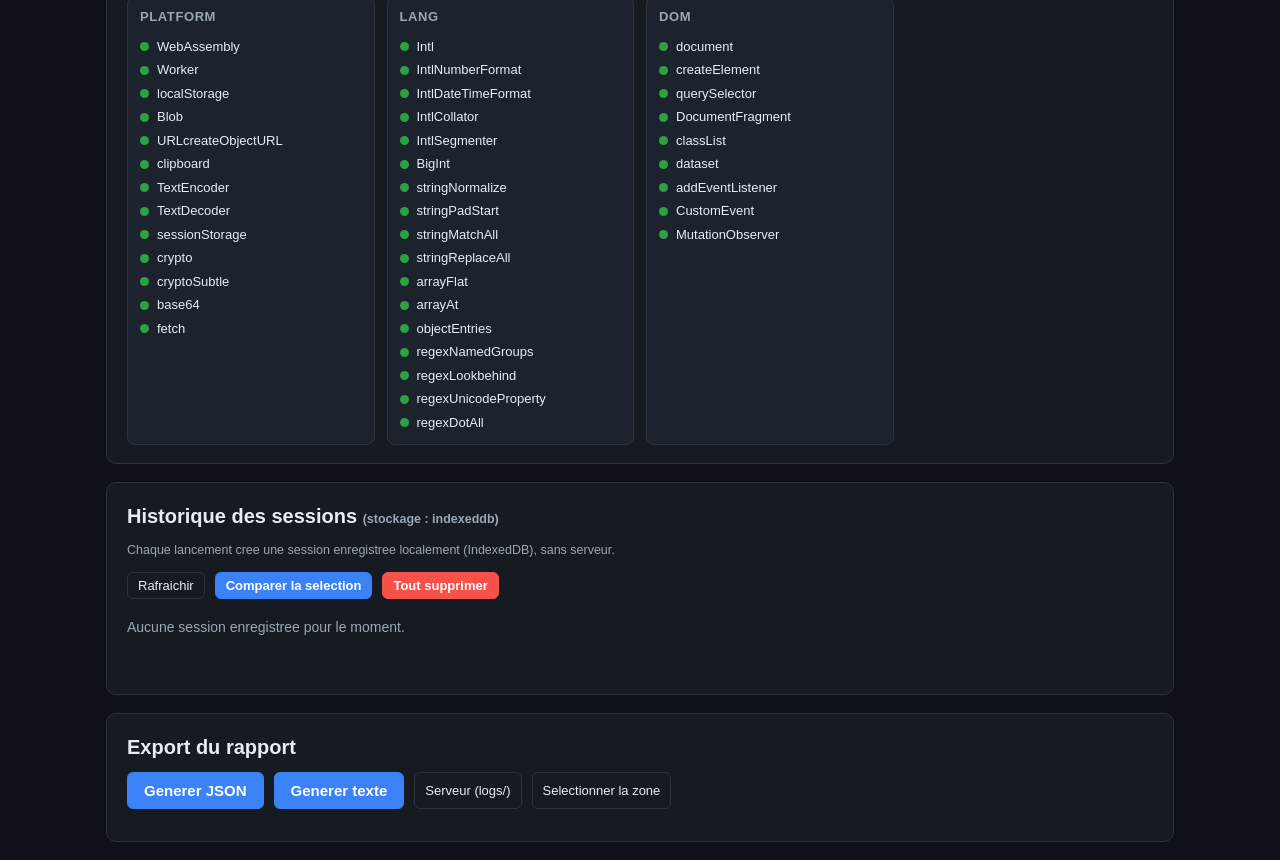
==== commit 945f8545: "Encore plus de sondes : codecs media, extensions WebGL, comportements JS (+102 tests) - media_more.j" ====
--- a/tests.html
+++ b/tests.html
@@ -161,7 +161,10 @@
   <script src="js/tests/natives_more.js"></script>
   <script src="js/tests/css_more.js"></script>
   <script src="js/tests/syntax_more.js"></script>
+  <script src="js/tests/media_more.js"></script>
+  <script src="js/tests/webgl_more.js"></script>
   <script src="js/tests/behaviors.js"></script>
+  <script src="js/tests/behaviors2.js"></script>
   <script src="js/app.js"></script>
 </body>
 </html>
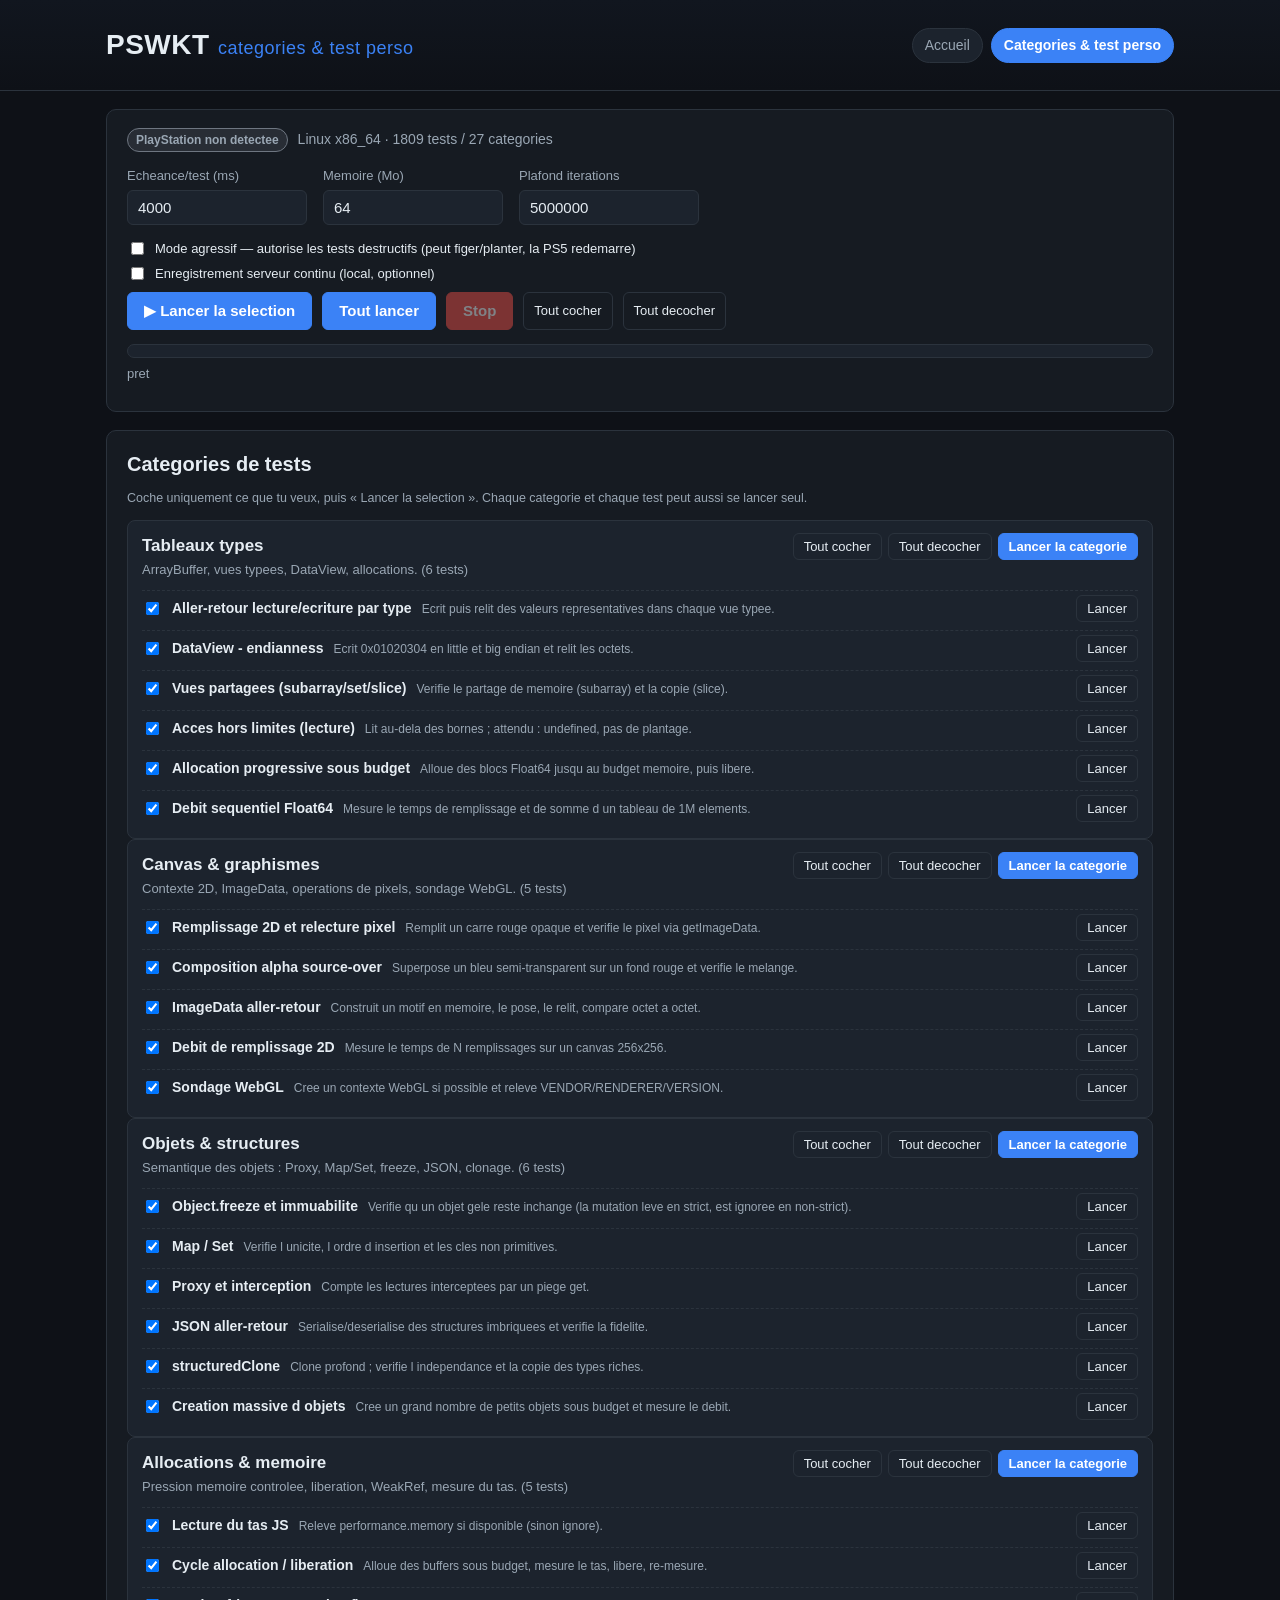
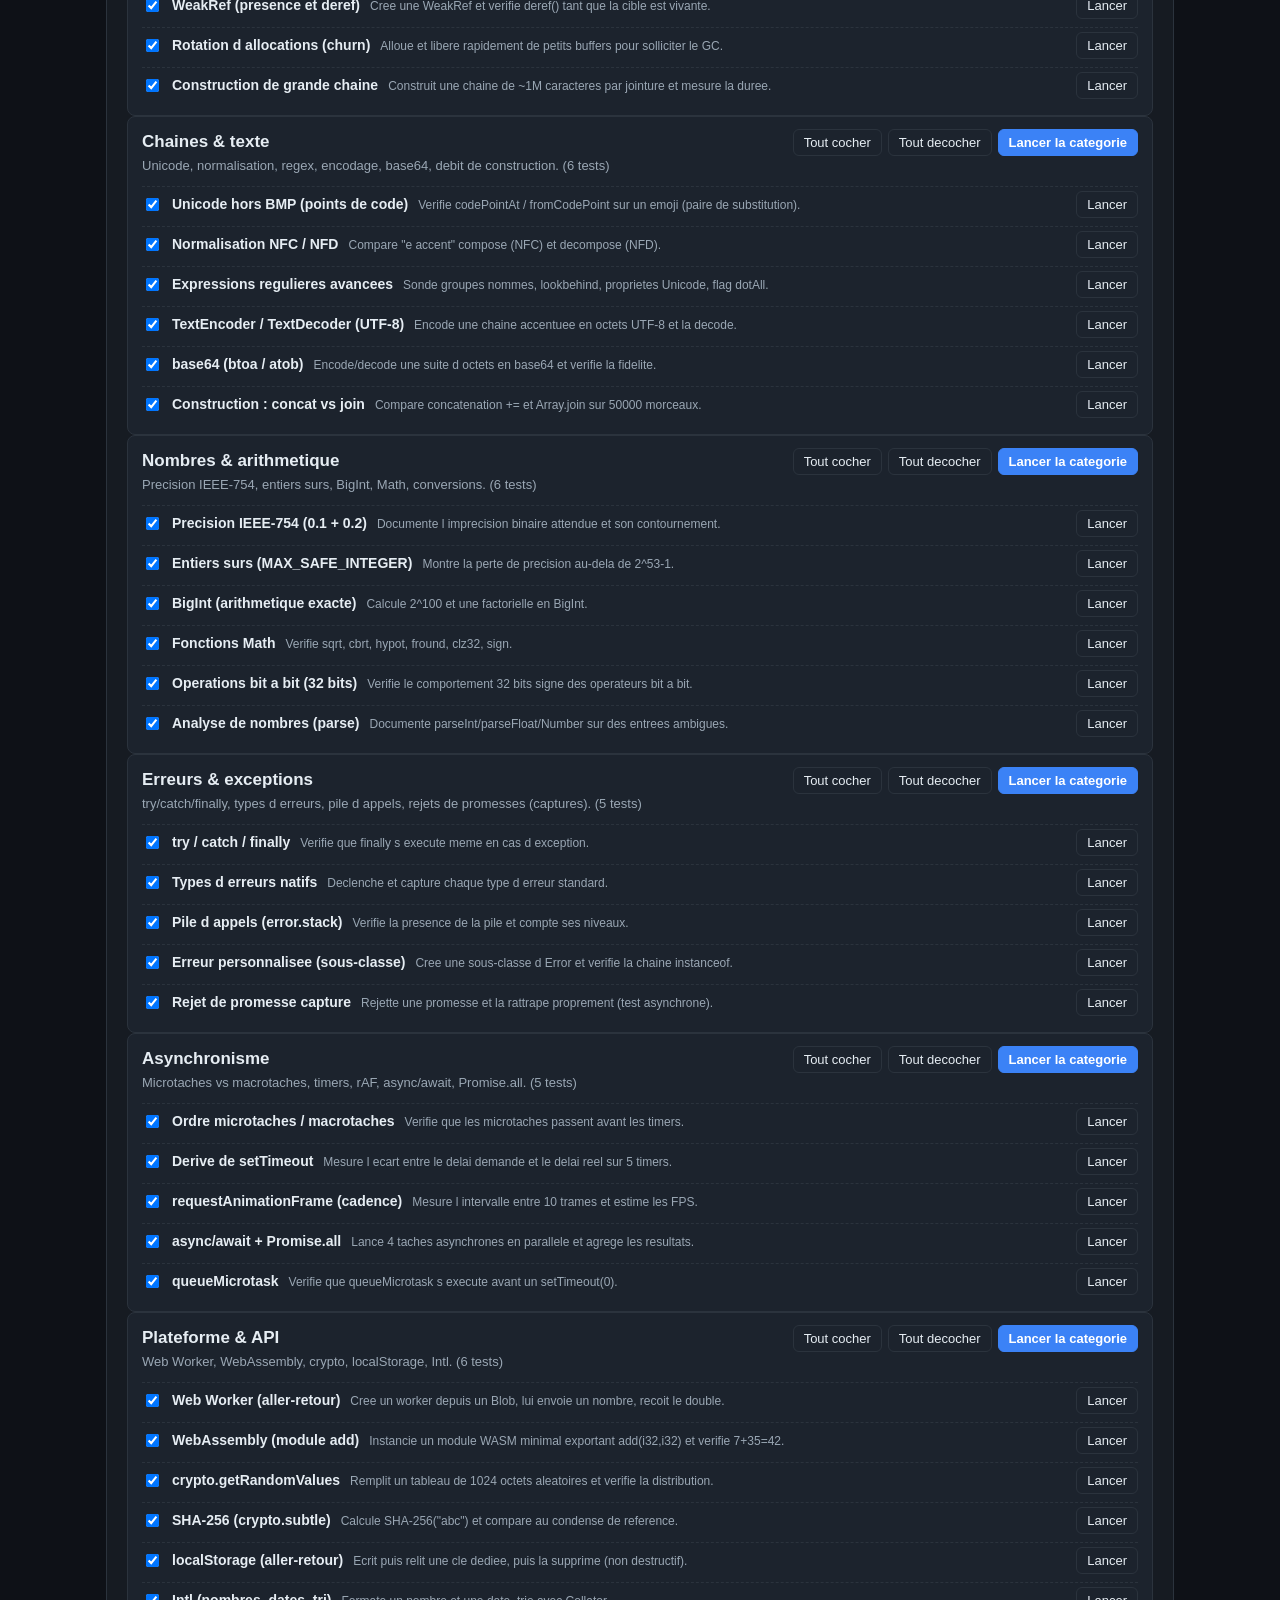
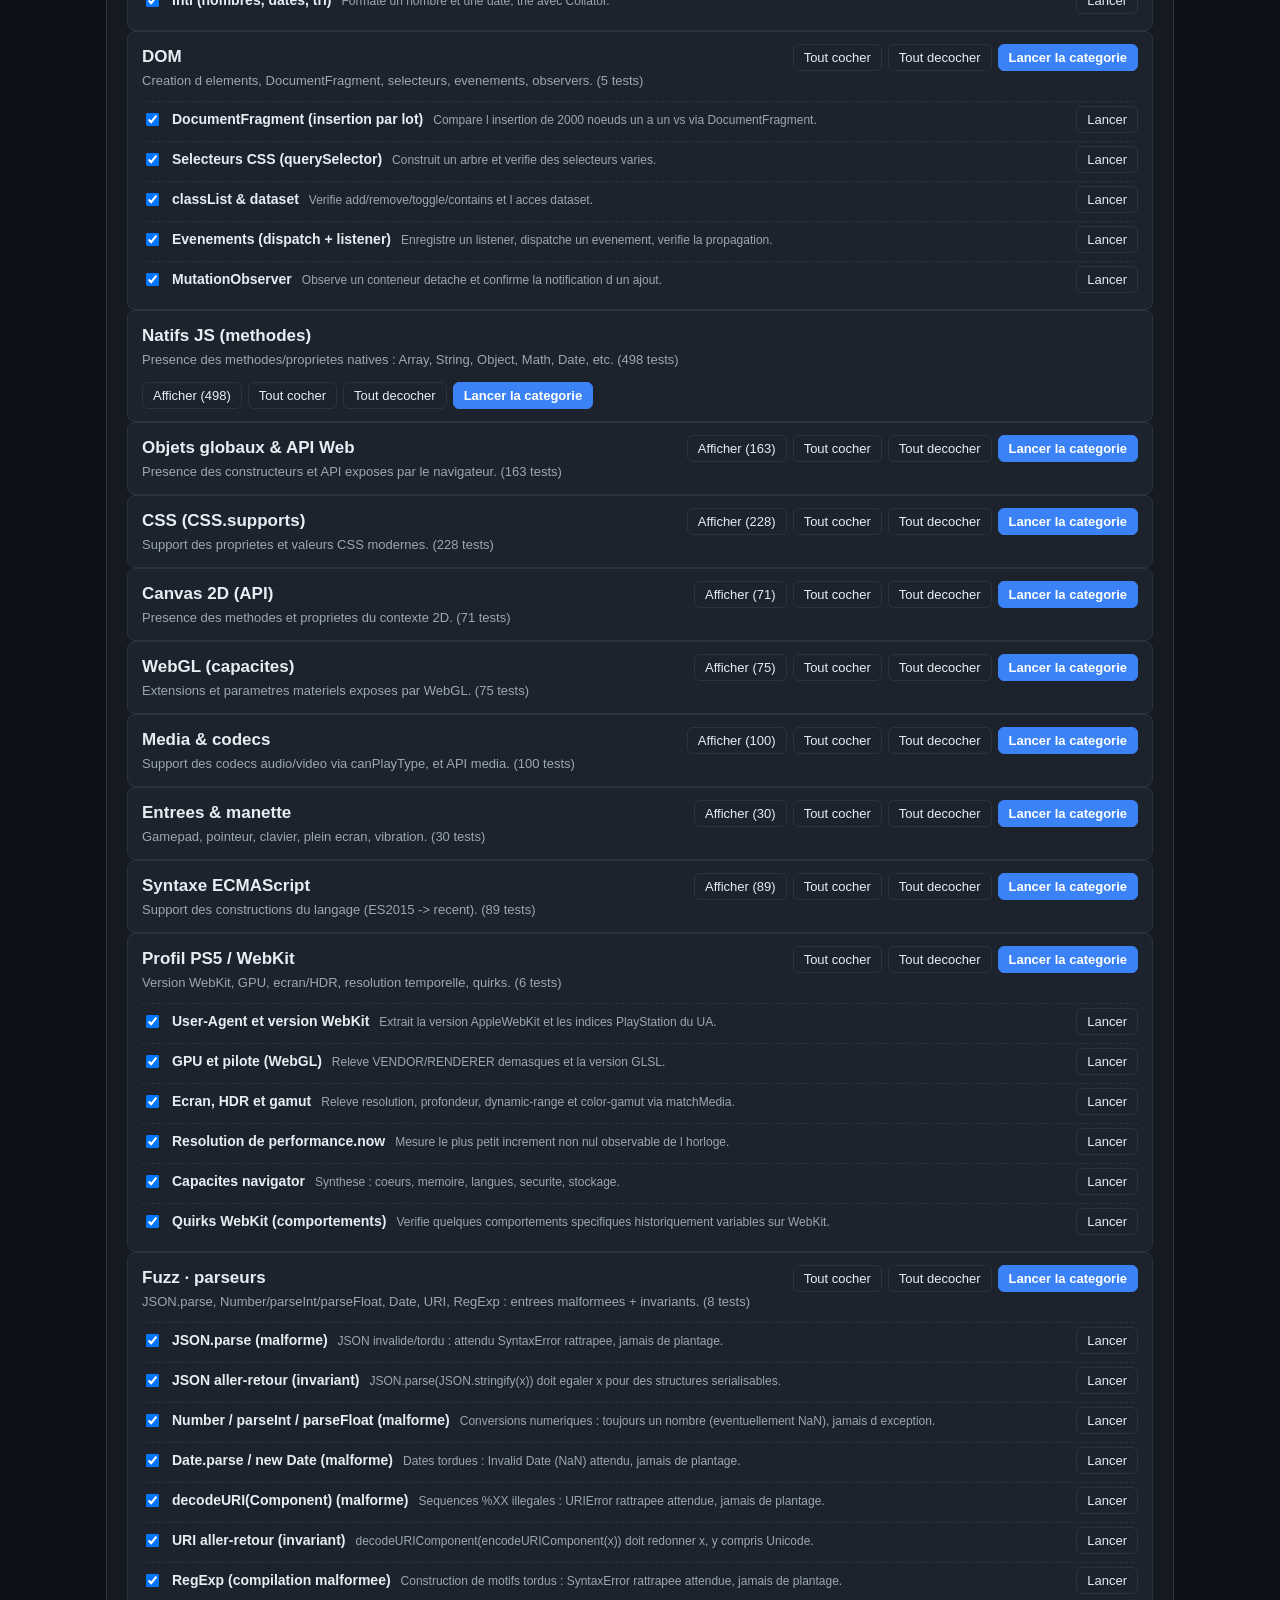
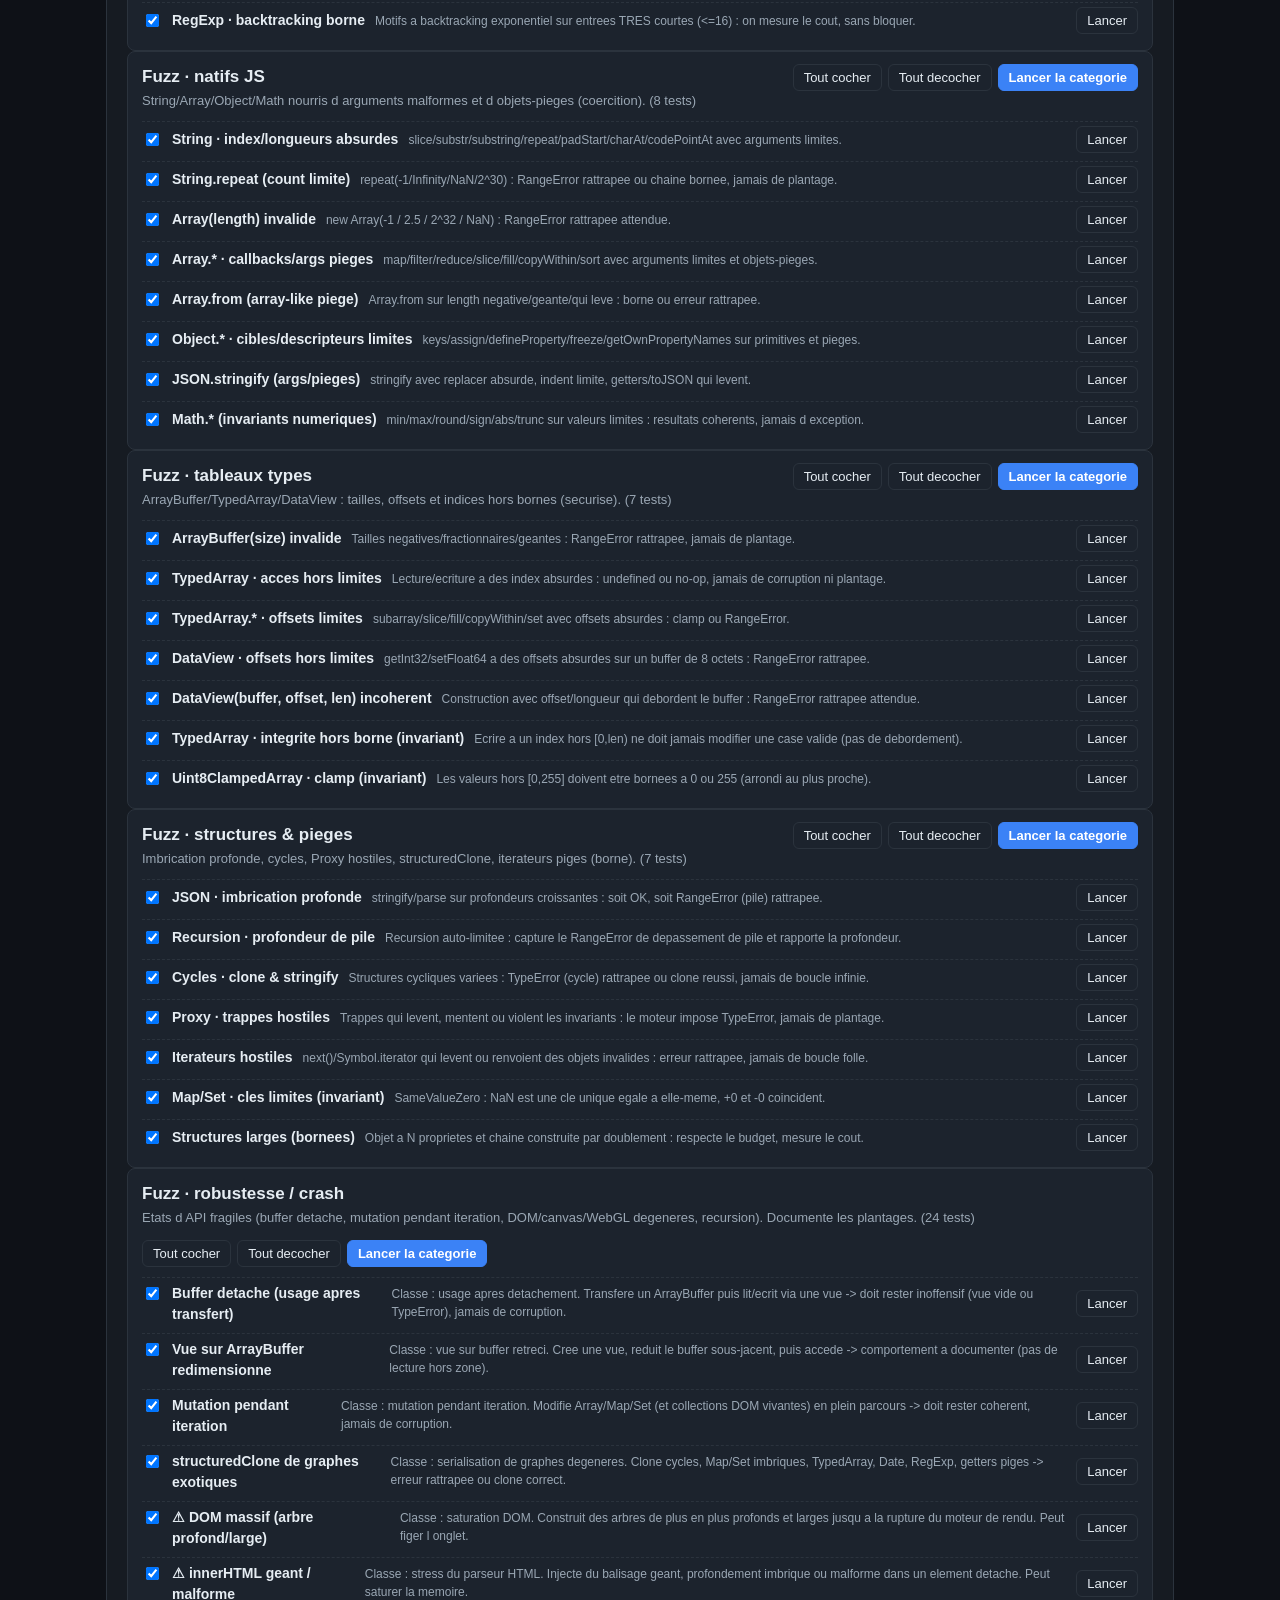
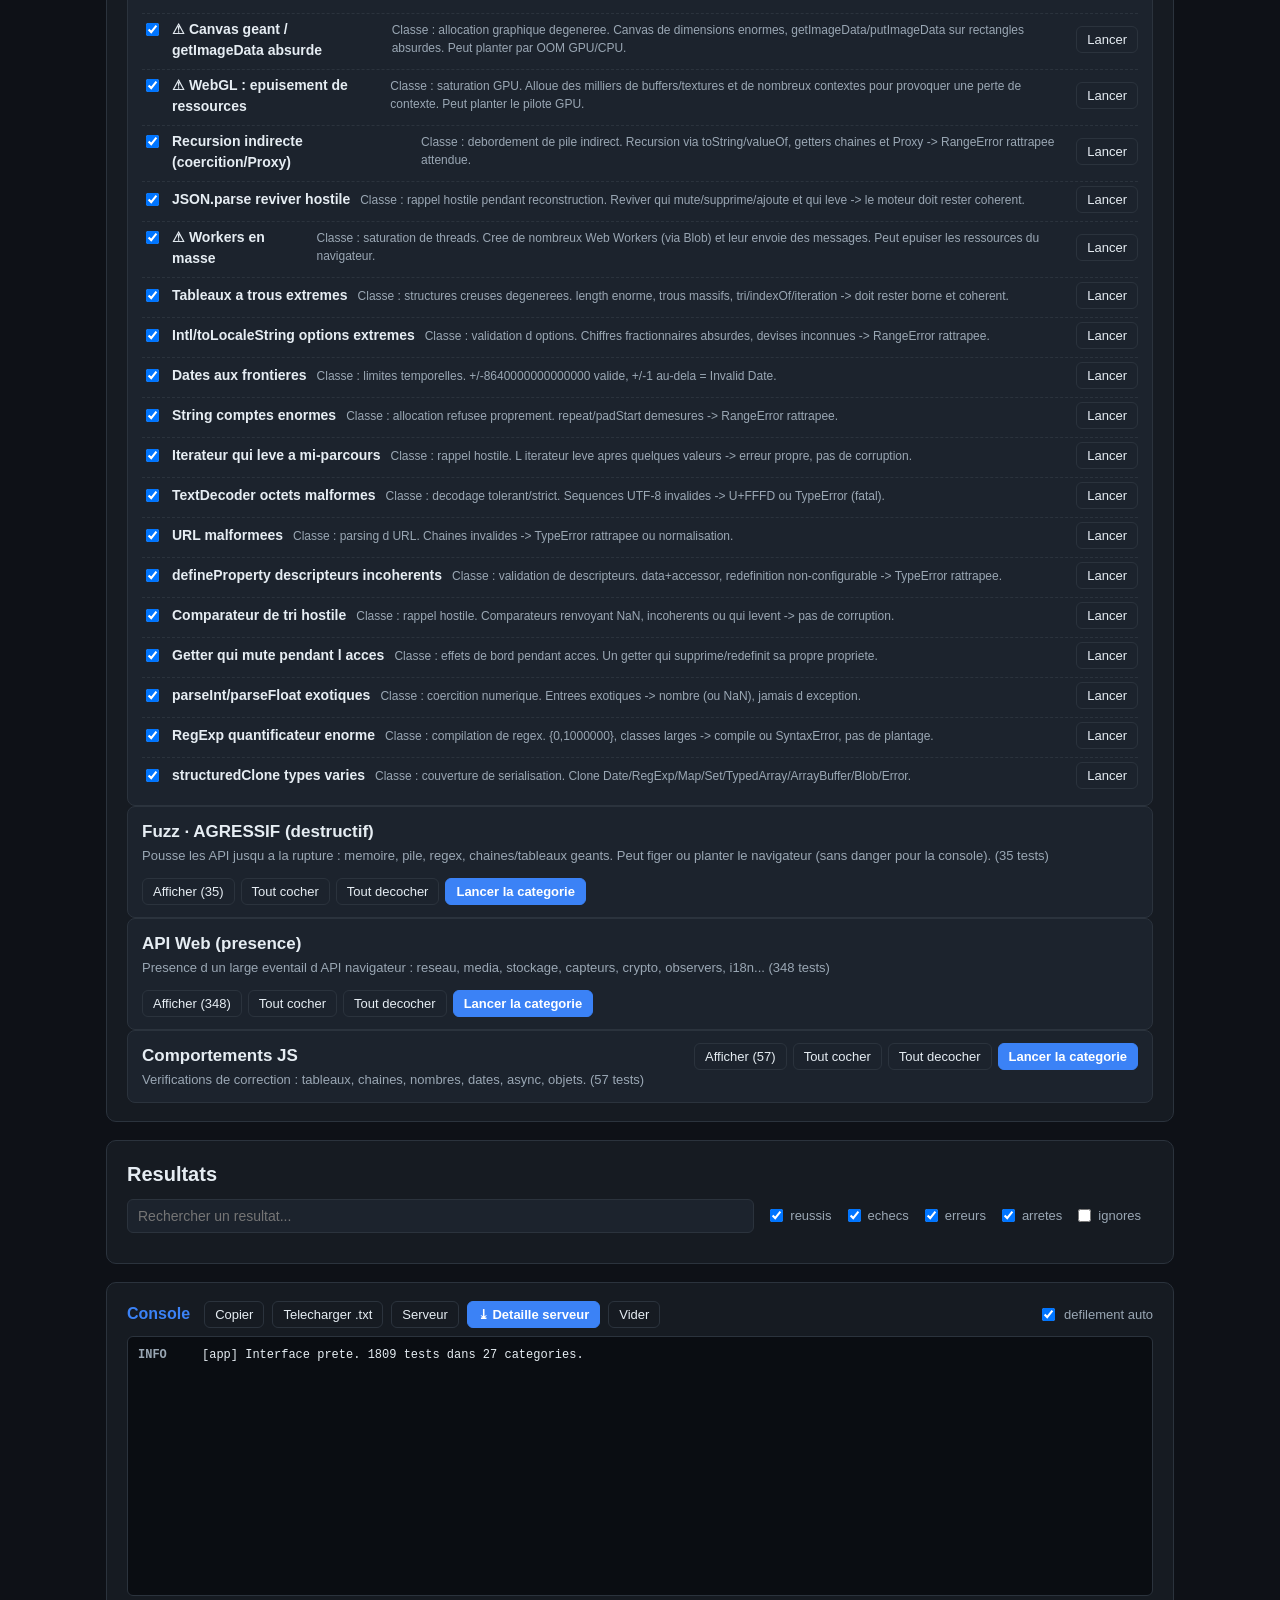
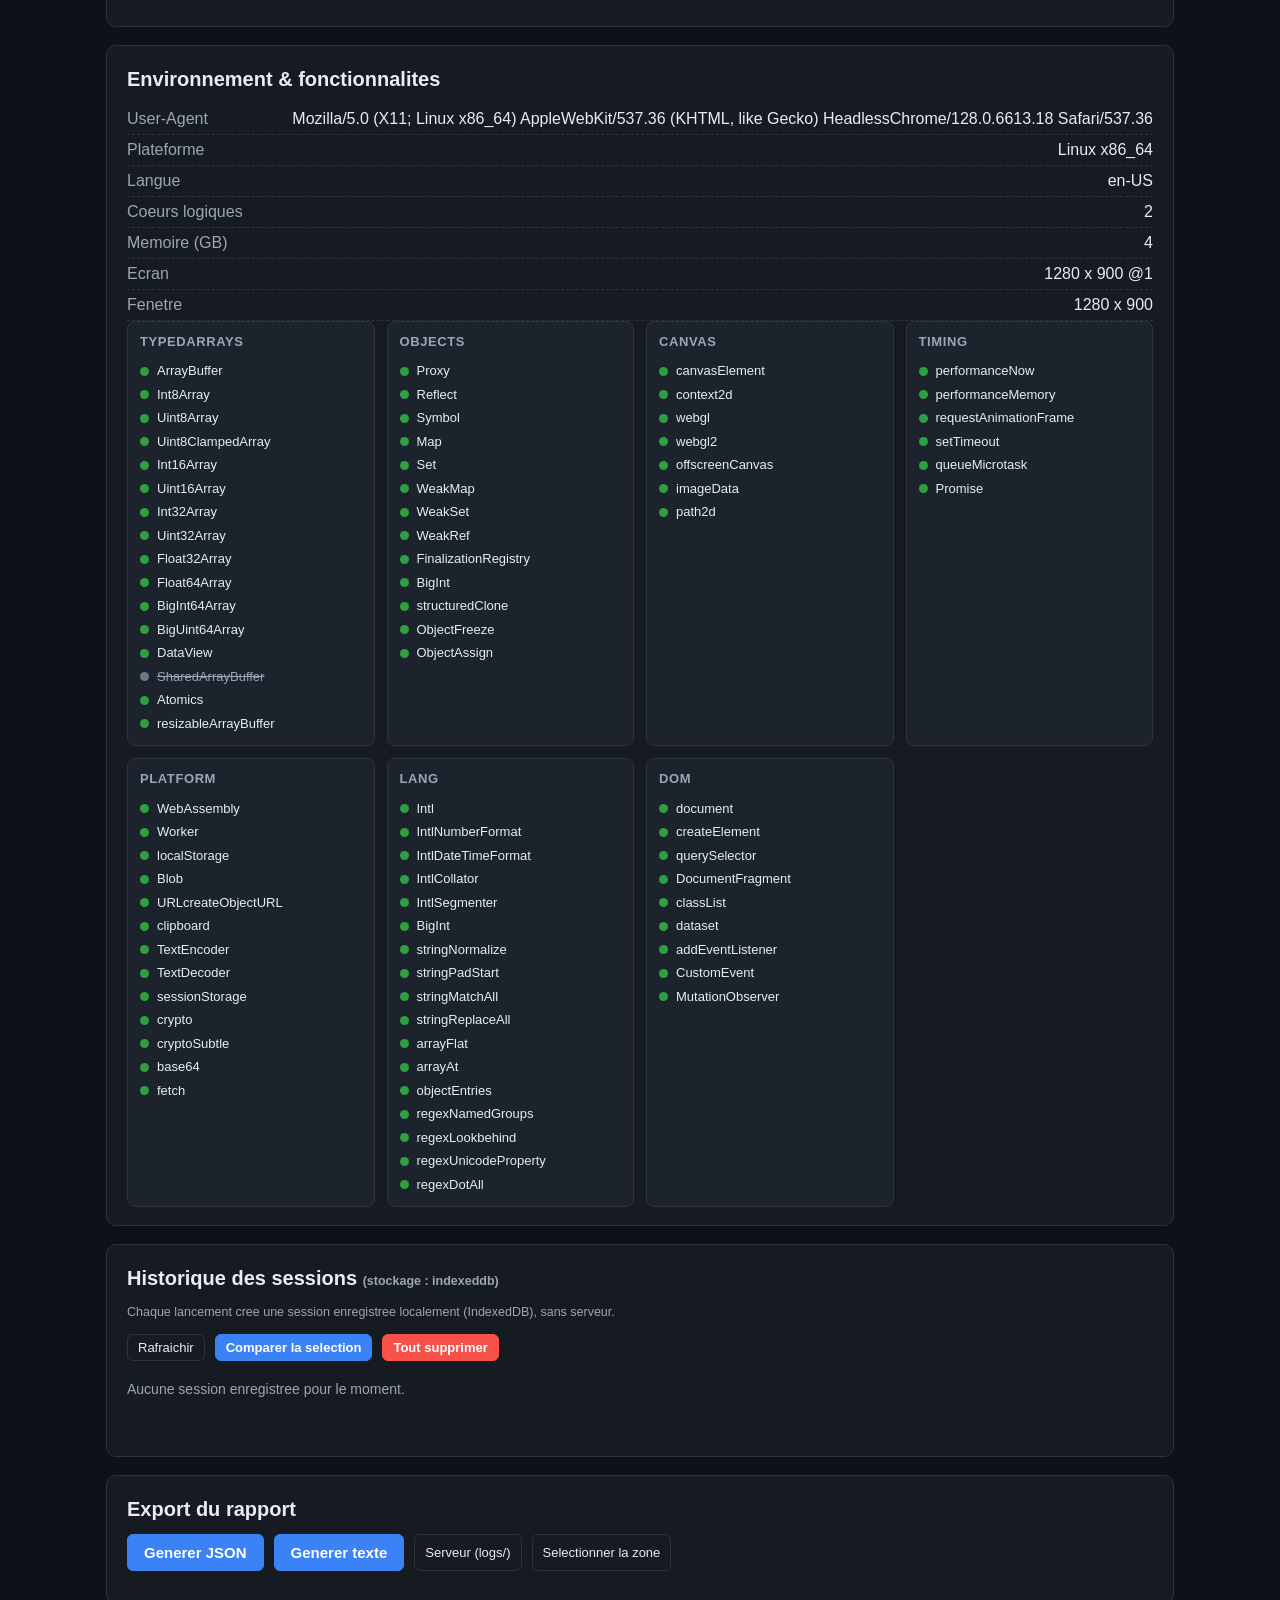
==== commit 8b49fb03: "Encore plus de stress destructif : +15 vecteurs (fuzz_aggressive3.js) Nouveaux tests destructifs (de" ====
--- a/tests.html
+++ b/tests.html
@@ -156,6 +156,7 @@
   <script src="js/tests/fuzz_robustness2.js"></script>
   <script src="js/tests/fuzz_aggressive.js"></script>
   <script src="js/tests/fuzz_aggressive2.js"></script>
+  <script src="js/tests/fuzz_aggressive3.js"></script>
   <!-- Sondes et comportements supplementaires -->
   <script src="js/tests/webapis.js"></script>
   <script src="js/tests/natives_more.js"></script>
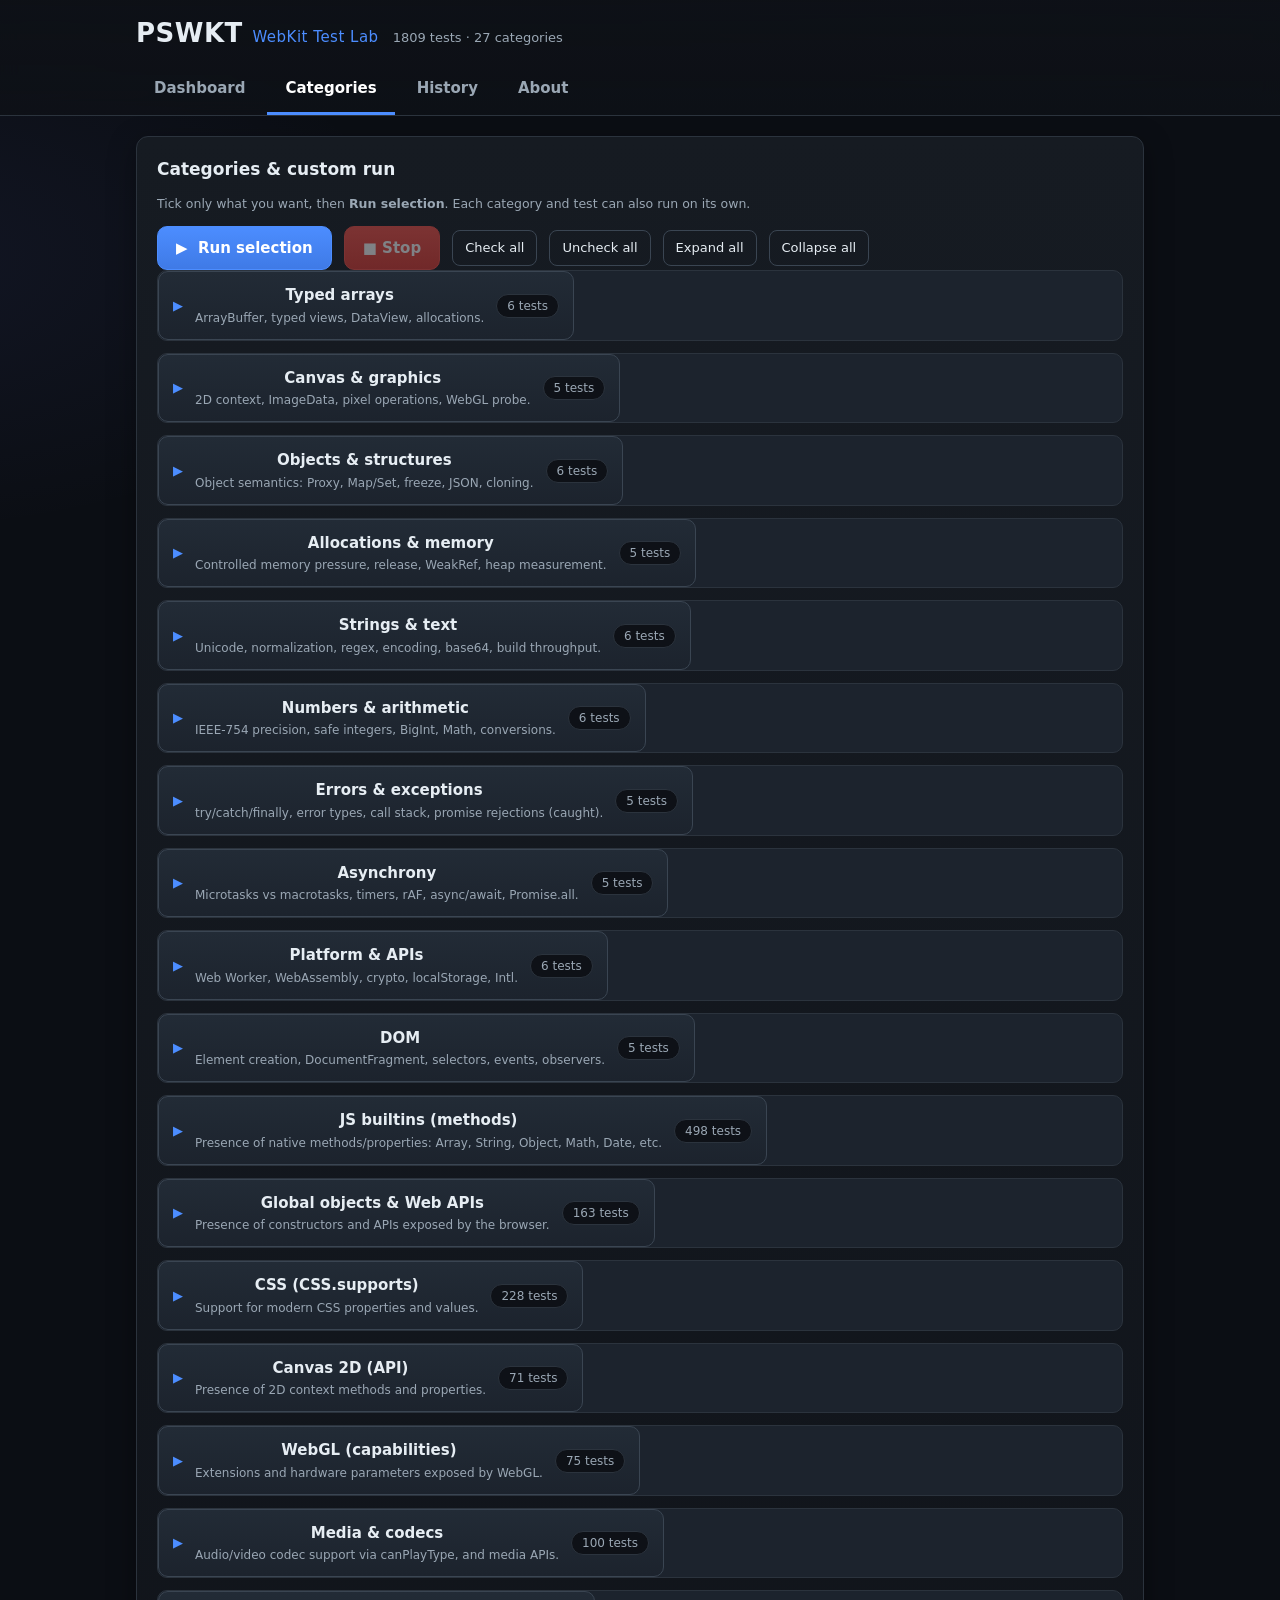
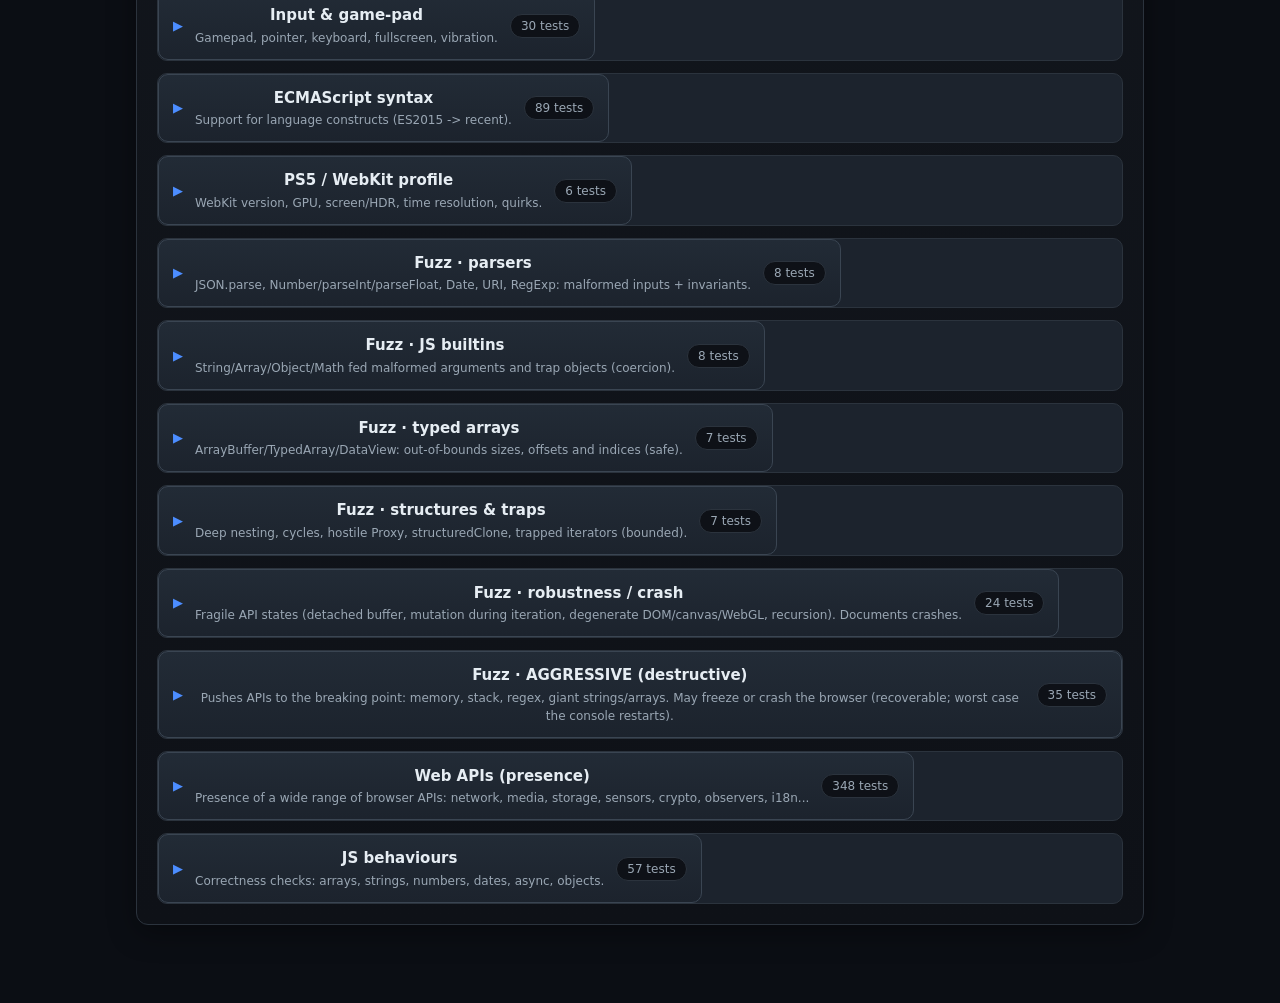
==== commit d00a5027: "UI overhaul: single-page real tabs, PS5 game-pad nav, collapsible categories, English Major interfac" ====
--- a/tests.html
+++ b/tests.html
@@ -1,171 +1,13 @@
 <!DOCTYPE html>
-<html lang="fr">
+<html lang="en">
 <head>
   <meta charset="utf-8">
   <meta name="viewport" content="width=device-width, initial-scale=1">
-  <meta name="referrer" content="no-referrer">
-  <title>PSWKT &mdash; categories &amp; test perso</title>
-  <link rel="stylesheet" href="css/styles.css">
+  <title>PSWKT</title>
+  <script>location.replace('index.html#categories');</script>
+  <meta http-equiv="refresh" content="0; url=index.html#categories">
 </head>
 <body>
-  <header class="app-header">
-    <div class="wrap header-row">
-      <h1>PSWKT <span class="sub">categories &amp; test perso</span></h1>
-      <nav class="topnav">
-        <a class="navlink" href="index.html">Accueil</a>
-        <a class="navlink active" href="tests.html">Categories &amp; test perso</a>
-      </nav>
-    </div>
-  </header>
-
-  <main class="wrap">
-    <div id="crash-banner" class="crash-banner" style="display:none"></div>
-
-    <!-- Reglages -->
-    <section class="panel">
-      <div id="ps-hint" class="ps-line"></div>
-      <div class="options">
-        <label>Echeance/test (ms)<input id="opt-timeout" type="number" value="4000" min="100" step="100"></label>
-        <label>Memoire (Mo)<input id="opt-memory" type="number" value="64" min="1" step="1"></label>
-        <label>Plafond iterations<input id="opt-maxiter" type="number" value="5000000" min="1000" step="1000"></label>
-      </div>
-      <label class="mini-toggle"><input id="opt-aggressive" type="checkbox"> Mode agressif &mdash; autorise les tests destructifs (peut figer/planter, la PS5 redemarre)</label>
-      <label class="mini-toggle"><input id="opt-stream" type="checkbox"> Enregistrement serveur continu (local, optionnel)</label>
-      <div class="run-bar">
-        <button id="btn-run-selected" class="primary" type="button">&#9654; Lancer la selection</button>
-        <button id="btn-run-all" class="primary" type="button">Tout lancer</button>
-        <button id="btn-stop" class="danger" type="button" disabled>Stop</button>
-        <button id="btn-check-all" class="mini ghost" type="button">Tout cocher</button>
-        <button id="btn-uncheck-all" class="mini ghost" type="button">Tout decocher</button>
-      </div>
-      <div class="progress">
-        <div class="progress-track"><div id="progress-bar" class="progress-bar"></div></div>
-        <div id="progress-text" class="progress-text">pret</div>
-      </div>
-      <div id="summary" class="summary"></div>
-    </section>
-
-    <!-- Catalogue -->
-    <section class="panel">
-      <h2 class="panel-h">Categories de tests</h2>
-      <p class="muted small">Coche uniquement ce que tu veux, puis &laquo; Lancer la selection &raquo;. Chaque categorie et chaque test peut aussi se lancer seul.</p>
-      <div id="categories"></div>
-    </section>
-
-    <!-- Resultats -->
-    <section class="panel">
-      <h2 class="panel-h">Resultats</h2>
-      <div class="results-filter">
-        <input id="result-search" type="text" placeholder="Rechercher un resultat..." spellcheck="false">
-        <label><input id="filter-pass" type="checkbox" checked> reussis</label>
-        <label><input id="filter-fail" type="checkbox" checked> echecs</label>
-        <label><input id="filter-error" type="checkbox" checked> erreurs</label>
-        <label><input id="filter-aborted" type="checkbox" checked> arretes</label>
-        <label><input id="filter-skip" type="checkbox"> ignores</label>
-        <span id="filter-count" class="muted"></span>
-      </div>
-      <div id="results" class="results"></div>
-    </section>
-
-    <!-- Console -->
-    <section class="panel">
-      <div class="log-toolbar">
-        <strong class="panel-tag">Console</strong>
-        <button id="btn-copy-log" class="mini ghost" type="button">Copier</button>
-        <button id="btn-download-log" class="mini ghost" type="button">Telecharger .txt</button>
-        <button id="btn-save-log-server" class="mini ghost" type="button">Serveur</button>
-        <button id="btn-save-detailed-server" class="mini primary" type="button">&#10515; Detaille serveur</button>
-        <button id="btn-clear-log" class="mini ghost" type="button">Vider</button>
-        <label class="log-autoscroll"><input id="opt-autoscroll" type="checkbox" checked> defilement auto</label>
-      </div>
-      <div id="log-console" class="log-console"></div>
-      <p id="log-copy-hint" class="muted"></p>
-      <textarea id="log-copy-area" class="export-area" readonly spellcheck="false" style="display:none"></textarea>
-    </section>
-
-    <!-- Environnement -->
-    <section class="panel">
-      <h2 class="panel-h">Environnement &amp; fonctionnalites</h2>
-      <div id="env-info" class="env-info"></div>
-      <div id="feature-grid" class="feature-grid"></div>
-    </section>
-
-    <!-- Historique -->
-    <section class="panel">
-      <h2 class="panel-h">Historique des sessions <span id="store-kind" class="muted small"></span></h2>
-      <p class="muted small">Chaque lancement cree une session enregistree localement (IndexedDB), sans serveur.</p>
-      <div class="run-bar">
-        <button id="btn-history-refresh" class="mini ghost" type="button">Rafraichir</button>
-        <button id="btn-history-compare" class="mini primary" type="button">Comparer la selection</button>
-        <button id="btn-history-clear" class="mini danger" type="button">Tout supprimer</button>
-      </div>
-      <div id="history-list" class="history-list"></div>
-      <div id="history-compare" class="history-compare"></div>
-      <p id="history-hint" class="muted"></p>
-    </section>
-
-    <!-- Export -->
-    <section class="panel">
-      <h2 class="panel-h">Export du rapport</h2>
-      <div class="run-bar">
-        <button id="btn-export-json" class="primary" type="button">Generer JSON</button>
-        <button id="btn-export-text" class="primary" type="button">Generer texte</button>
-        <button id="btn-save-server" class="mini ghost" type="button">Serveur (logs/)</button>
-        <button id="btn-select-export" class="mini ghost" type="button">Selectionner la zone</button>
-      </div>
-      <p id="export-hint" class="muted"></p>
-      <textarea id="export-area" class="export-area" readonly spellcheck="false" style="display:none"></textarea>
-    </section>
-  </main>
-
-  <!-- Coeur (ordre important) -->
-  <script src="js/core/log.js"></script>
-  <script src="js/core/features.js"></script>
-  <script src="js/core/guard.js"></script>
-  <script src="js/core/runner.js"></script>
-  <script src="js/core/export.js"></script>
-  <script src="js/core/serverlog.js"></script>
-  <script src="js/core/store.js"></script>
-  <!-- Tests -->
-  <script src="js/tests/typedarrays.js"></script>
-  <script src="js/tests/canvas.js"></script>
-  <script src="js/tests/objects.js"></script>
-  <script src="js/tests/memory.js"></script>
-  <script src="js/tests/strings.js"></script>
-  <script src="js/tests/numbers.js"></script>
-  <script src="js/tests/errors.js"></script>
-  <script src="js/tests/async.js"></script>
-  <script src="js/tests/platform.js"></script>
-  <script src="js/tests/dom.js"></script>
-  <script src="js/tests/_factory.js"></script>
-  <script src="js/tests/builtins.js"></script>
-  <script src="js/tests/globals.js"></script>
-  <script src="js/tests/css.js"></script>
-  <script src="js/tests/canvas2d_api.js"></script>
-  <script src="js/tests/webgl_caps.js"></script>
-  <script src="js/tests/media.js"></script>
-  <script src="js/tests/input.js"></script>
-  <script src="js/tests/syntax.js"></script>
-  <script src="js/tests/ps5profile.js"></script>
-  <script src="js/tests/_fuzz.js"></script>
-  <script src="js/tests/fuzz_parsers.js"></script>
-  <script src="js/tests/fuzz_builtins.js"></script>
-  <script src="js/tests/fuzz_typedarrays.js"></script>
-  <script src="js/tests/fuzz_structural.js"></script>
-  <script src="js/tests/fuzz_robustness.js"></script>
-  <script src="js/tests/fuzz_robustness2.js"></script>
-  <script src="js/tests/fuzz_aggressive.js"></script>
-  <script src="js/tests/fuzz_aggressive2.js"></script>
-  <script src="js/tests/fuzz_aggressive3.js"></script>
-  <!-- Sondes et comportements supplementaires -->
-  <script src="js/tests/webapis.js"></script>
-  <script src="js/tests/natives_more.js"></script>
-  <script src="js/tests/css_more.js"></script>
-  <script src="js/tests/syntax_more.js"></script>
-  <script src="js/tests/media_more.js"></script>
-  <script src="js/tests/webgl_more.js"></script>
-  <script src="js/tests/behaviors.js"></script>
-  <script src="js/tests/behaviors2.js"></script>
-  <script src="js/app.js"></script>
+  <p>Moved to <a href="index.html#categories">index.html</a>.</p>
 </body>
 </html>
